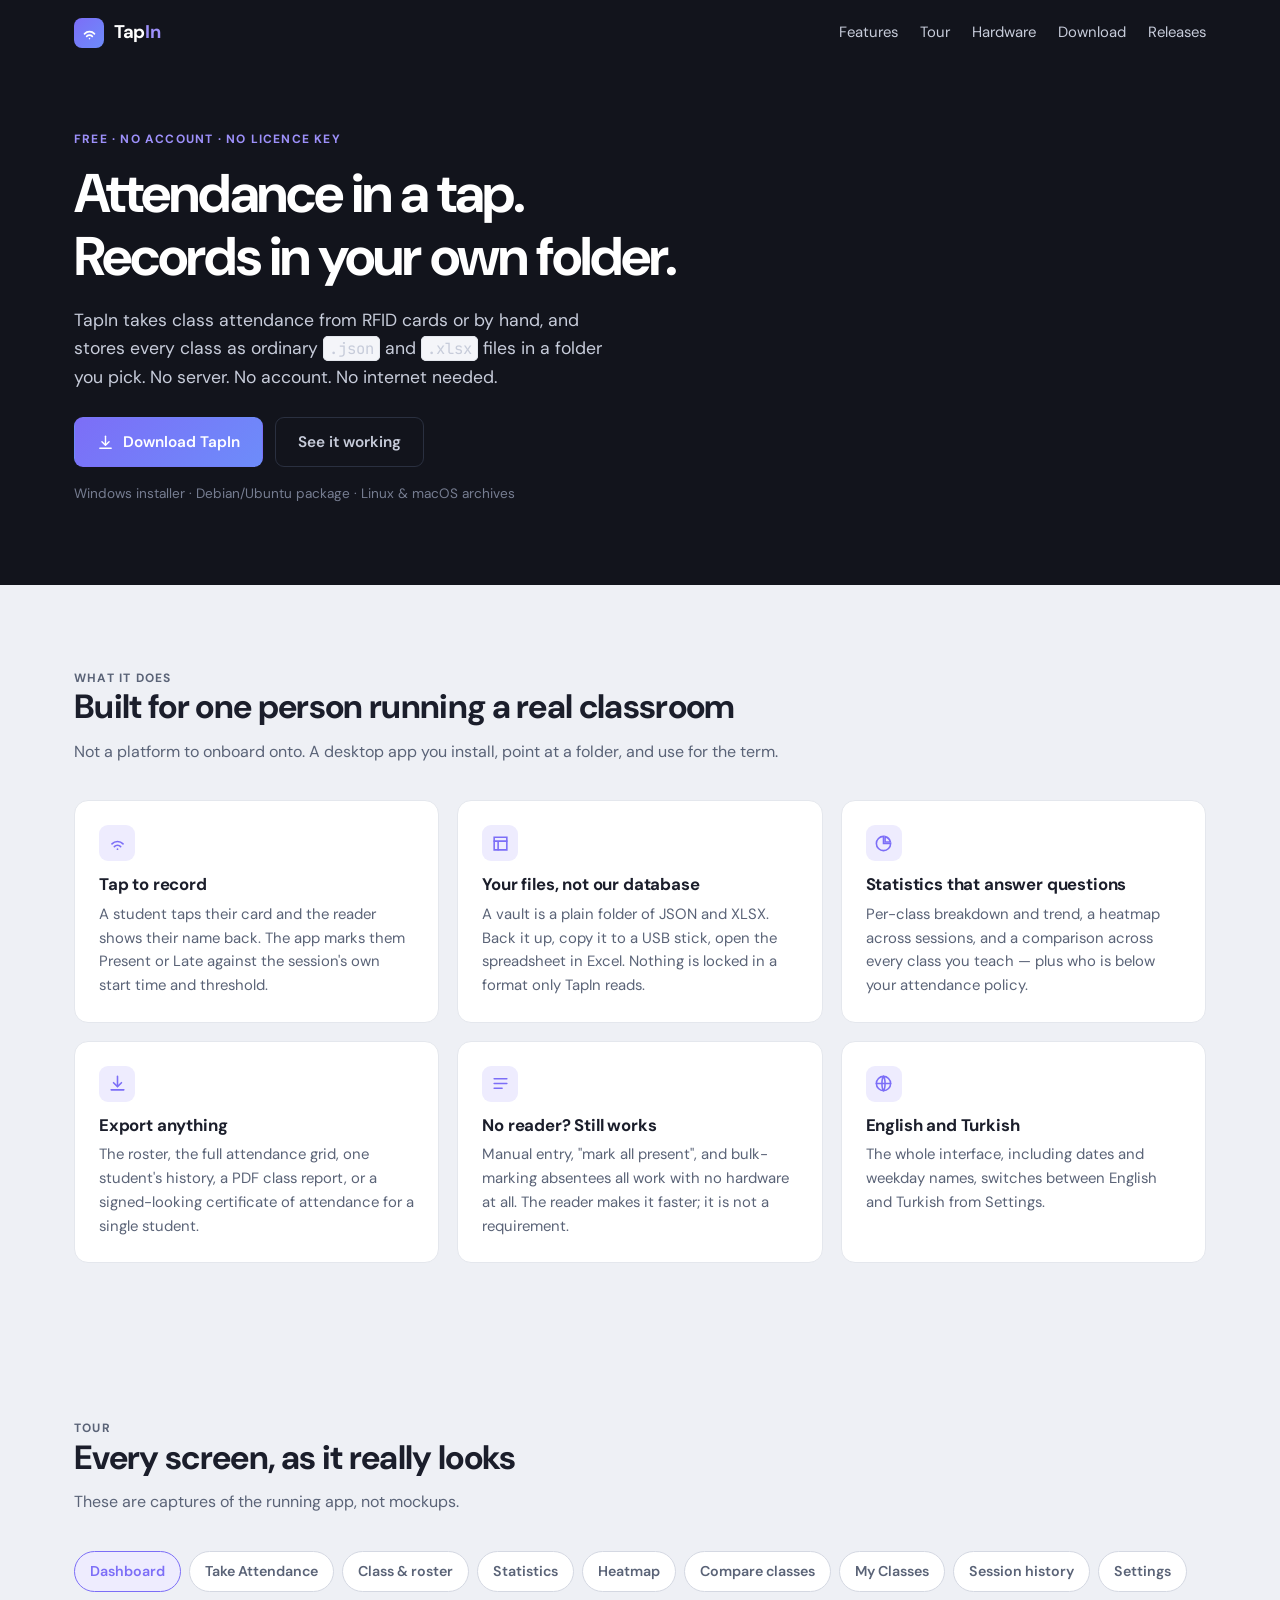
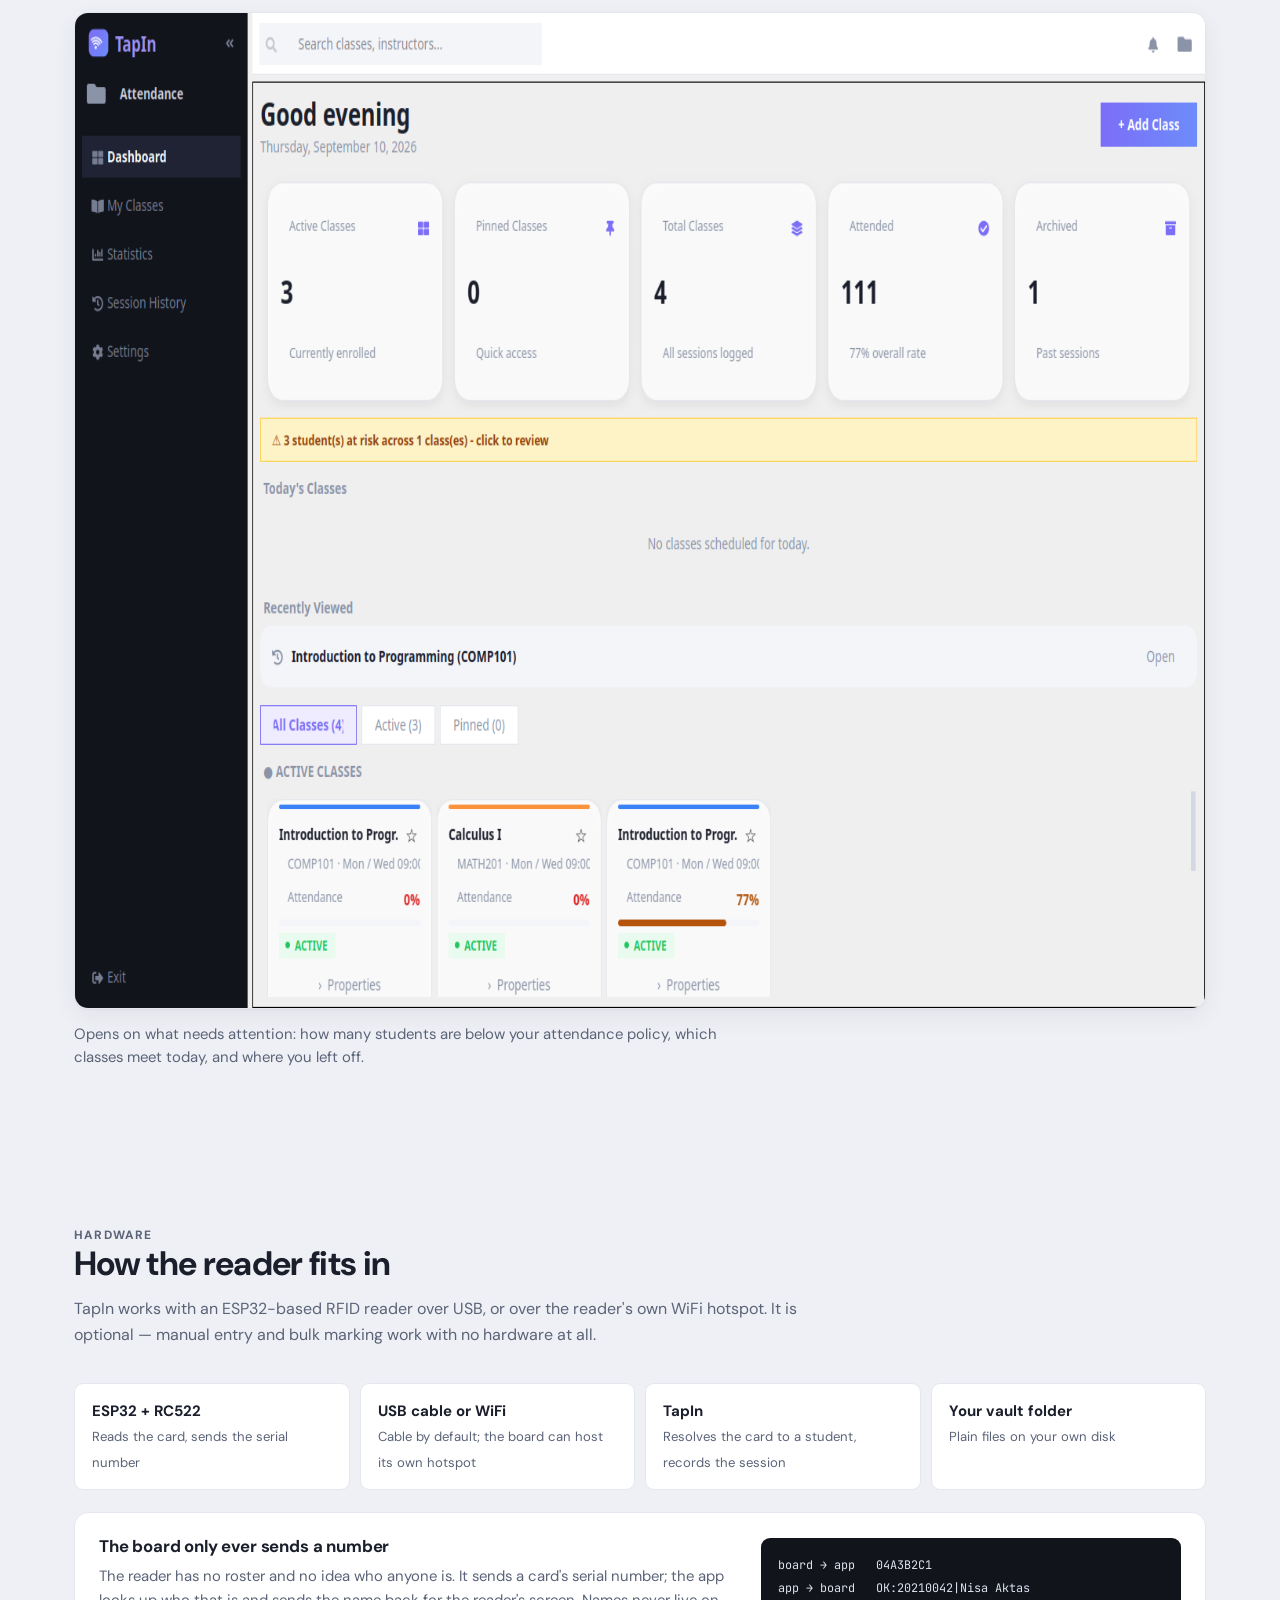
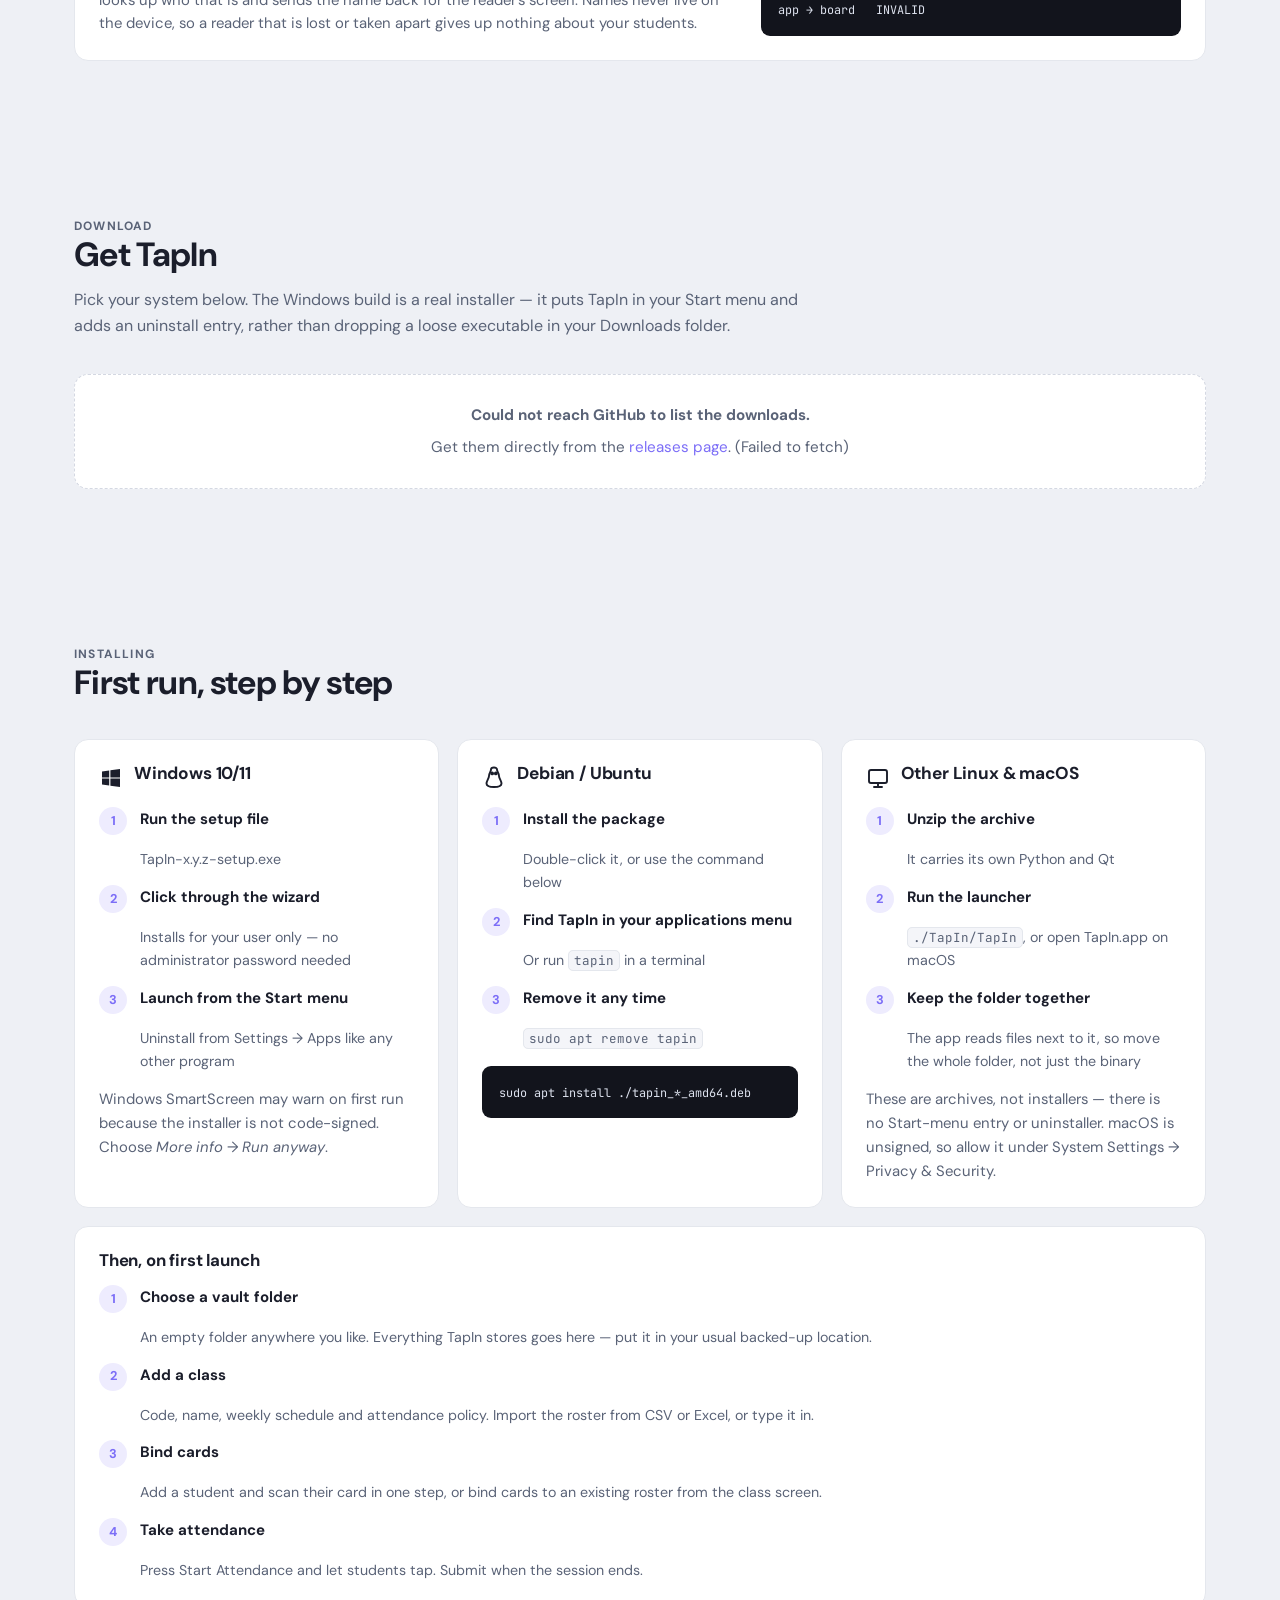
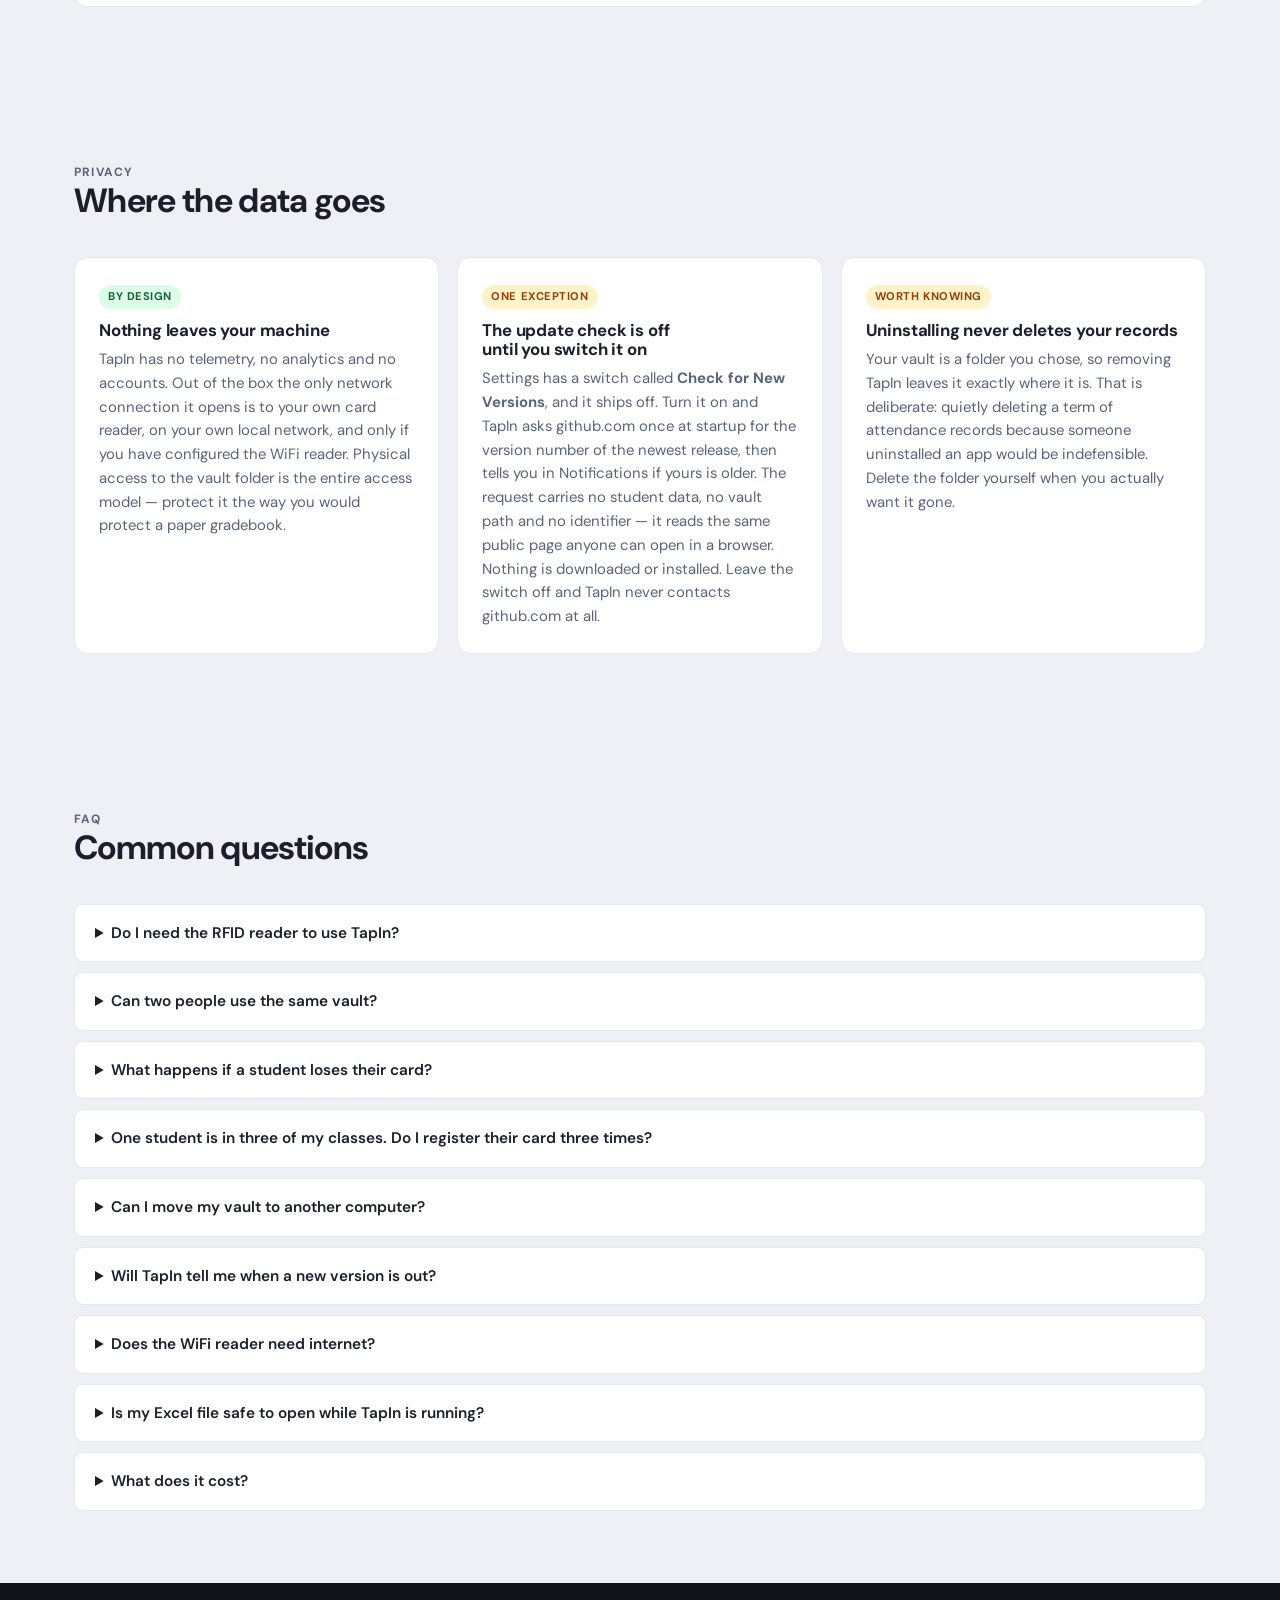
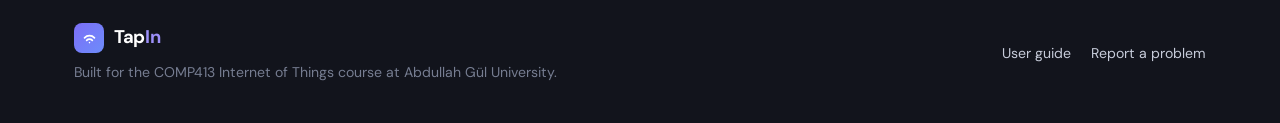
==== docs/index.html @ f48cb371 "TapIn website and downloads The website and installers for TapIn. The application's code lives in a " ====
<!doctype html>
<html lang="en">
<head>
<meta charset="utf-8">
<meta name="viewport" content="width=device-width, initial-scale=1">
<title>TapIn — Offline RFID attendance for classrooms</title>
<meta name="description" content="TapIn records class attendance from RFID cards and keeps every class as ordinary files in a folder you choose. No server, no account, no internet needed. Free for Windows, Debian/Ubuntu and Linux.">
<link rel="icon" href="images/app-icon.png">

<meta property="og:title" content="TapIn — Offline RFID attendance for classrooms">
<meta property="og:description" content="Take attendance from RFID cards in seconds. Everything stays in a folder on your own machine.">
<meta property="og:type" content="website">
<!-- Absolute: a relative path here gives link scrapers nothing to fetch,
     and the shared card comes out blank. -->
<meta property="og:url" content="https://imndllnuri.github.io/students-attendance-app/">
<meta property="og:image" content="https://imndllnuri.github.io/students-attendance-app/images/dashboard.png">
<meta name="twitter:card" content="summary_large_image">

<link rel="preconnect" href="https://fonts.googleapis.com">
<link rel="preconnect" href="https://fonts.gstatic.com" crossorigin>
<link rel="stylesheet" href="https://fonts.googleapis.com/css2?family=DM+Sans:opsz,wght@9..40,400;9..40,500;9..40,700&family=JetBrains+Mono:wght@400;500&display=swap">
<link rel="stylesheet" href="styles.css">
</head>
<body>

<div class="chrome">
  <div class="shell">
    <nav class="nav">
      <a class="brand" href="#top">
        <span class="brand-mark" aria-hidden="true">
          <svg viewBox="0 0 24 24" fill="none" stroke="#fff" stroke-width="2.4" stroke-linecap="round">
            <path d="M5 12.5a9.5 9.5 0 0 1 14 0"/><path d="M8 16a5.5 5.5 0 0 1 8 0"/><circle cx="12" cy="19.2" r="1.1" fill="#fff" stroke="none"/>
          </svg>
        </span>
        <span class="brand-word">Tap<em>In</em></span>
      </a>
      <div class="nav-links">
        <a href="#features">Features</a>
        <a href="#tour">Tour</a>
        <a href="#hardware">Hardware</a>
        <a href="#download">Download</a>
        <a href="https://github.com/imndllnuri/students-attendance-app/releases">Releases</a>
      </div>
    </nav>
  </div>

  <header class="hero shell" id="top">
    <div class="hero-copy">
      <p class="eyebrow hero-eyebrow">Free · No account · No licence key</p>
      <h1>Attendance in a tap. Records in your own folder.</h1>
      <p class="hero-lede">
        TapIn takes class attendance from RFID cards or by hand, and stores every
        class as ordinary <code>.json</code> and <code>.xlsx</code> files in a folder
        you pick. No server. No account. No internet needed.
      </p>
      <div class="hero-cta">
        <a class="btn btn-primary" href="#download">
          <svg viewBox="0 0 24 24" width="17" height="17" fill="none" stroke="currentColor" stroke-width="2" stroke-linecap="round" stroke-linejoin="round" aria-hidden="true"><path d="M12 3v12"/><path d="m7 11 5 5 5-5"/><path d="M4 20h16"/></svg>
          Download TapIn
        </a>
        <a class="btn btn-ghost-dark" href="#tour">See it working</a>
      </div>
      <p class="hero-note">Windows installer · Debian/Ubuntu package · Linux &amp; macOS archives</p>
    </div>
  </header>
</div>

<main>

<!-- ------------------------------------------------------------------ -->
<section class="shell" id="features">
  <div class="section-head">
    <p class="eyebrow">What it does</p>
    <h2>Built for one person running a real classroom</h2>
    <p>
      Not a platform to onboard onto. A desktop app you install, point at a folder,
      and use for the term.
    </p>
  </div>

  <div class="grid grid-3">
    <article class="card">
      <div class="card-icon" aria-hidden="true"><svg viewBox="0 0 24 24" fill="none" stroke="currentColor" stroke-width="2" stroke-linecap="round"><path d="M5 12.5a9.5 9.5 0 0 1 14 0"/><path d="M8 16a5.5 5.5 0 0 1 8 0"/><circle cx="12" cy="19.2" r="1.1" fill="currentColor" stroke="none"/></svg></div>
      <h3>Tap to record</h3>
      <p>
        A student taps their card and the reader shows their name back. The app marks
        them Present or Late against the session's own start time and threshold.
      </p>
    </article>

    <article class="card">
      <div class="card-icon" aria-hidden="true"><svg viewBox="0 0 24 24" fill="none" stroke="currentColor" stroke-width="2" stroke-linecap="round"><path d="M4 4h16v16H4z"/><path d="M4 9h16M9 9v11"/></svg></div>
      <h3>Your files, not our database</h3>
      <p>
        A vault is a plain folder of JSON and XLSX. Back it up, copy it to a USB stick,
        open the spreadsheet in Excel. Nothing is locked in a format only TapIn reads.
      </p>
    </article>

    <article class="card">
      <div class="card-icon" aria-hidden="true"><svg viewBox="0 0 24 24" fill="none" stroke="currentColor" stroke-width="2" stroke-linecap="round"><path d="M12 3a9 9 0 1 0 9 9h-9z"/><path d="M14 3.3A9 9 0 0 1 20.7 10H14z"/></svg></div>
      <h3>Statistics that answer questions</h3>
      <p>
        Per-class breakdown and trend, a heatmap across sessions, and a comparison
        across every class you teach — plus who is below your attendance policy.
      </p>
    </article>

    <article class="card">
      <div class="card-icon" aria-hidden="true"><svg viewBox="0 0 24 24" fill="none" stroke="currentColor" stroke-width="2" stroke-linecap="round"><path d="M12 3v12"/><path d="m7 11 5 5 5-5"/><path d="M4 20h16"/></svg></div>
      <h3>Export anything</h3>
      <p>
        The roster, the full attendance grid, one student's history, a PDF class report,
        or a signed-looking certificate of attendance for a single student.
      </p>
    </article>

    <article class="card">
      <div class="card-icon" aria-hidden="true"><svg viewBox="0 0 24 24" fill="none" stroke="currentColor" stroke-width="2" stroke-linecap="round"><path d="M4 6h16M4 12h16M4 18h10"/></svg></div>
      <h3>No reader? Still works</h3>
      <p>
        Manual entry, "mark all present", and bulk-marking absentees all work with no
        hardware at all. The reader makes it faster; it is not a requirement.
      </p>
    </article>

    <article class="card">
      <div class="card-icon" aria-hidden="true"><svg viewBox="0 0 24 24" fill="none" stroke="currentColor" stroke-width="2" stroke-linecap="round"><circle cx="12" cy="12" r="9"/><path d="M3 12h18M12 3c2.6 2.9 2.6 15.1 0 18M12 3c-2.6 2.9-2.6 15.1 0 18"/></svg></div>
      <h3>English and Turkish</h3>
      <p>
        The whole interface, including dates and weekday names, switches between
        English and Turkish from Settings.
      </p>
    </article>
  </div>
</section>

<!-- ------------------------------------------------------------------ -->
<section class="shell" id="tour">
  <div class="section-head">
    <p class="eyebrow">Tour</p>
    <h2>Every screen, as it really looks</h2>
    <p>These are captures of the running app, not mockups.</p>
  </div>

  <div class="tour-tabs" role="tablist" aria-label="Screenshot tour"></div>
  <div class="tour-panel" id="tour-panel"></div>
</section>

<!-- ------------------------------------------------------------------ -->
<section class="shell" id="hardware">
  <div class="section-head">
    <p class="eyebrow">Hardware</p>
    <h2>How the reader fits in</h2>
    <p>
      TapIn works with an ESP32-based RFID reader over USB, or over the reader's
      own WiFi hotspot. It is optional — manual entry and bulk marking work with
      no hardware at all.
    </p>
  </div>

  <div class="wire-flow">
    <div class="wire-node"><b>ESP32 + RC522</b><span>Reads the card, sends the serial number</span></div>
    <div class="wire-node"><b>USB cable or WiFi</b><span>Cable by default; the board can host its own hotspot</span></div>
    <div class="wire-node"><b>TapIn</b><span>Resolves the card to a student, records the session</span></div>
    <div class="wire-node"><b>Your vault folder</b><span>Plain files on your own disk</span></div>
  </div>

  <article class="card split">
    <div>
      <h3>The board only ever sends a number</h3>
      <p>
        The reader has no roster and no idea who anyone is. It sends a card's
        serial number; the app looks up who that is and sends the name back for
        the reader's screen. Names never live on the device, so a reader that is
        lost or taken apart gives up nothing about your students.
      </p>
    </div>
    <pre><code>board &#8594; app   04A3B2C1
app &#8594; board   OK:20210042|Nisa Aktas
app &#8594; board   INVALID</code></pre>
  </article>
</section>

<!-- ------------------------------------------------------------------ -->
<section class="shell" id="download">
  <div class="section-head">
    <p class="eyebrow">Download</p>
    <h2>Get TapIn</h2>
    <p>
      Pick your system below. The Windows build is a real installer — it puts TapIn in
      your Start menu and adds an uninstall entry, rather than dropping a loose
      executable in your Downloads folder.
    </p>
  </div>

  <div class="dl-bar">
    <label for="version-select">Version</label>
    <select id="version-select" aria-label="Choose a version"></select>
    <span id="release-date" class="dl-meta"></span>
  </div>

  <div class="grid grid-4" id="download-cards"></div>
  <div class="dl-status" id="download-status" hidden></div>

  <details class="dl-older" id="older-releases" hidden>
    <summary>All released versions</summary>
    <div class="table-wrap">
      <table id="older-table">
        <thead><tr><th>Version</th><th>Released</th><th>Files</th><th>Notes</th></tr></thead>
        <tbody></tbody>
      </table>
    </div>
  </details>
</section>

<!-- ------------------------------------------------------------------ -->
<section class="shell" id="install">
  <div class="section-head">
    <p class="eyebrow">Installing</p>
    <h2>First run, step by step</h2>
  </div>

  <div class="grid grid-3">
    <article class="card">
      <div class="dl-os" style="margin-bottom:16px">
        <svg viewBox="0 0 24 24" fill="currentColor" aria-hidden="true"><path d="M3 5.5 10.2 4.5v6.9H3zM11.4 4.3 21 3v8.4h-9.6zM3 12.6h7.2v6.9L3 18.5zM11.4 12.6H21V21l-9.6-1.3z"/></svg>
        <h3>Windows 10/11</h3>
      </div>
      <ol class="steps">
        <li><strong>Run the setup file</strong><span>TapIn-x.y.z-setup.exe</span></li>
        <li><strong>Click through the wizard</strong><span>Installs for your user only — no administrator password needed</span></li>
        <li><strong>Launch from the Start menu</strong><span>Uninstall from Settings → Apps like any other program</span></li>
      </ol>
      <p class="dl-note" style="margin-top:16px">
        Windows SmartScreen may warn on first run because the installer is not
        code-signed. Choose <em>More info → Run anyway</em>.
      </p>
    </article>

    <article class="card">
      <div class="dl-os" style="margin-bottom:16px">
        <svg viewBox="0 0 24 24" fill="none" stroke="currentColor" stroke-width="1.9" stroke-linecap="round" stroke-linejoin="round" aria-hidden="true"><path d="M9 3.5c0 2.5-2 3.6-2 6.5 0 2.4-2.5 5-2.5 7.5C4.5 20 7.5 21 12 21s7.5-1 7.5-3.5c0-2.5-2.5-5.1-2.5-7.5 0-2.9-2-4-2-6.5C15 2.1 13.7 1.5 12 1.5S9 2.1 9 3.5Z"/><circle cx="10.2" cy="7.4" r=".9" fill="currentColor"/><circle cx="13.8" cy="7.4" r=".9" fill="currentColor"/></svg>
        <h3>Debian / Ubuntu</h3>
      </div>
      <ol class="steps">
        <li><strong>Install the package</strong><span>Double-click it, or use the command below</span></li>
        <li><strong>Find TapIn in your applications menu</strong><span>Or run <code>tapin</code> in a terminal</span></li>
        <li><strong>Remove it any time</strong><span><code>sudo apt remove tapin</code></span></li>
      </ol>
      <pre style="margin-top:16px"><code>sudo apt install ./tapin_*_amd64.deb</code></pre>
    </article>

    <article class="card">
      <div class="dl-os" style="margin-bottom:16px">
        <svg viewBox="0 0 24 24" fill="none" stroke="currentColor" stroke-width="1.9" stroke-linecap="round" stroke-linejoin="round" aria-hidden="true"><rect x="3" y="4" width="18" height="13" rx="2"/><path d="M8 21h8M12 17v4"/></svg>
        <h3>Other Linux &amp; macOS</h3>
      </div>
      <ol class="steps">
        <li><strong>Unzip the archive</strong><span>It carries its own Python and Qt</span></li>
        <li><strong>Run the launcher</strong><span><code>./TapIn/TapIn</code>, or open TapIn.app on macOS</span></li>
        <li><strong>Keep the folder together</strong><span>The app reads files next to it, so move the whole folder, not just the binary</span></li>
      </ol>
      <p class="dl-note" style="margin-top:16px">
        These are archives, not installers — there is no Start-menu entry or uninstaller.
        macOS is unsigned, so allow it under System Settings → Privacy &amp; Security.
      </p>
    </article>
  </div>

  <div class="card" style="margin-top:18px">
    <h3>Then, on first launch</h3>
    <ol class="steps" style="margin-top:14px">
      <li><strong>Choose a vault folder</strong><span>An empty folder anywhere you like. Everything TapIn stores goes here — put it in your usual backed-up location.</span></li>
      <li><strong>Add a class</strong><span>Code, name, weekly schedule and attendance policy. Import the roster from CSV or Excel, or type it in.</span></li>
      <li><strong>Bind cards</strong><span>Add a student and scan their card in one step, or bind cards to an existing roster from the class screen.</span></li>
      <li><strong>Take attendance</strong><span>Press Start Attendance and let students tap. Submit when the session ends.</span></li>
    </ol>
  </div>
</section>

<!-- ------------------------------------------------------------------ -->
<section class="shell" id="privacy">
  <div class="section-head">
    <p class="eyebrow">Privacy</p>
    <h2>Where the data goes</h2>
  </div>
  <div class="grid grid-3">
    <article class="card">
      <span class="tag tag-ok">By design</span>
      <h3 style="margin-top:12px">Nothing leaves your machine</h3>
      <p>
        TapIn has no telemetry, no analytics and no accounts. Out of the box the only
        network connection it opens is to your own card reader, on your own local
        network, and only if you have configured the WiFi reader. Physical access to
        the vault folder is the entire access model — protect it the way you would
        protect a paper gradebook.
      </p>
    </article>
    <article class="card">
      <span class="tag tag-warn">One exception</span>
      <h3 style="margin-top:12px">The update check is off until you switch it on</h3>
      <p>
        Settings has a switch called <strong>Check for New Versions</strong>, and it
        ships off. Turn it on and TapIn asks github.com once at startup for the version
        number of the newest release, then tells you in Notifications if yours is older.
        The request carries no student data, no vault path and no identifier — it reads
        the same public page anyone can open in a browser. Nothing is downloaded or
        installed. Leave the switch off and TapIn never contacts github.com at all.
      </p>
    </article>
    <article class="card">
      <span class="tag tag-warn">Worth knowing</span>
      <h3 style="margin-top:12px">Uninstalling never deletes your records</h3>
      <p>
        Your vault is a folder you chose, so removing TapIn leaves it exactly where it
        is. That is deliberate: quietly deleting a term of attendance records because
        someone uninstalled an app would be indefensible. Delete the folder yourself
        when you actually want it gone.
      </p>
    </article>
  </div>
</section>

<!-- ------------------------------------------------------------------ -->
<section class="shell" id="faq">
  <div class="section-head">
    <p class="eyebrow">FAQ</p>
    <h2>Common questions</h2>
  </div>

  <div class="faq">
    <details class="qa">
      <summary>Do I need the RFID reader to use TapIn?</summary>
      <p>No. Manual Attendance Entry, "Mark All Present" and bulk absence marking all work with no hardware. The reader makes a large class faster; it is not required for any feature.</p>
    </details>
    <details class="qa">
      <summary>Can two people use the same vault?</summary>
      <p>Not at the same time. A vault is locked while TapIn has it open, so a second instance is refused rather than allowed to corrupt it. Sharing a vault on a network drive between two people at once is not supported.</p>
    </details>
    <details class="qa">
      <summary>What happens if a student loses their card?</summary>
      <p>Open the class, double-click the student, and choose Remove Card. The card stops being recognised in every class that student is enrolled in — not just the one you are looking at — and can then be issued to someone else.</p>
    </details>
    <details class="qa">
      <summary>One student is in three of my classes. Do I register their card three times?</summary>
      <p>No. A card belongs to a person, so registering it once writes it to every roster row that shares that student number. The reverse is enforced too: a card already held by a different student is refused rather than silently reassigned.</p>
    </details>
    <details class="qa">
      <summary>Can I move my vault to another computer?</summary>
      <p>Yes — copy the folder. There is no license key, no activation and no machine binding. Point TapIn at the copied folder on the new machine and everything is there.</p>
    </details>
    <details class="qa">
      <summary>Will TapIn tell me when a new version is out?</summary>
      <p>Only if you ask it to. Settings → Updates has a <strong>Check for New Versions</strong> switch that is off by default. With it on, TapIn checks this project's public releases page once at startup and puts a line in Notifications when a newer version exists. It never downloads or installs anything by itself — you come back here and run the installer when you want to. With it off, no check is made.</p>
    </details>

    <details class="qa">
      <summary>Does the WiFi reader need internet?</summary>
      <p>No, and it does not connect to your institution's network either. The board hosts its own small hotspot that your laptop joins directly. That does mean the laptop has no internet while scanning.</p>
    </details>
    <details class="qa">
      <summary>Is my Excel file safe to open while TapIn is running?</summary>
      <p>Opening it is fine. Keeping it open while TapIn tries to save is not — on Windows, Excel locks the file. TapIn queues the submission and retries rather than losing it, but closing the spreadsheet first avoids the round trip.</p>
    </details>
    <details class="qa">
      <summary>What does it cost?</summary>
      <p>Nothing. TapIn is free to download and use — no subscription, no account and no licence key.</p>
    </details>
  </div>
</section>

</main>

<footer>
  <div class="shell foot-grid">
    <div>
      <a class="brand" href="#top" style="margin-bottom:8px">
        <span class="brand-mark" aria-hidden="true">
          <svg viewBox="0 0 24 24" fill="none" stroke="#fff" stroke-width="2.4" stroke-linecap="round">
            <path d="M5 12.5a9.5 9.5 0 0 1 14 0"/><path d="M8 16a5.5 5.5 0 0 1 8 0"/><circle cx="12" cy="19.2" r="1.1" fill="#fff" stroke="none"/>
          </svg>
        </span>
        <span class="brand-word">Tap<em>In</em></span>
      </a>
      <div>Built for the COMP413 Internet of Things course at Abdullah Gül University.</div>
    </div>
    <div class="foot-right">
      <a href="https://github.com/imndllnuri/students-attendance-app/blob/main/USER_GUIDE.md">User guide</a>
      <a href="https://github.com/imndllnuri/students-attendance-app/issues">Report a problem</a>
    </div>
  </div>
</footer>

<script src="tour.js"></script>
<script src="downloads.js"></script>
</body>
</html>
---- docs/styles.css ----
/* TapIn website.
 *
 * The palette is not chosen here - it is lifted from shared/palette.py,
 * the app's own design tokens, so the site and the product read as one
 * thing. Same with the typeface: theme.qss asks for DM Sans, so the site
 * loads DM Sans rather than approximating it.
 */

:root {
  --ink:            #12141C;  /* bg_sidebar - the app's dark chrome */
  --ink-soft:       #1B202C;  /* bg_sidebar_hover */
  --ink-line:       #2A3040;
  --on-ink:         #C7CCDA;  /* text_sidebar */
  --on-ink-muted:   #767D91;  /* text_sidebar_muted */

  --page:           #EEF0F5;  /* bg_app */
  --card:           #FFFFFF;  /* bg_card */
  --hover:          #F4F5F9;  /* bg_hover */
  --text:           #1B1E2B;  /* text_primary */
  --muted:          #5A6377;  /* text_secondary, darkened for prose */
  --muted-soft:     #8A93A7;  /* the app's own text_secondary, for labels */
  --border:         #E4E7ED;
  --border-strong:  #D4D8E2;

  --accent:         #7C6EF7;
  --accent-end:     #6D8CFA;
  --accent-hover:   #6C5CE1;
  --accent-subtle:  #EEECFE;
  --wordmark:       #9D90FA;

  --success:        #16A34A;
  --success-tint:   #DCFCE7;
  --success-text:   #166534;
  --warning:        #B45309;
  --warning-tint:   #FEF3C7;
  --warning-text:   #92400E;

  --radius:   14px;
  --radius-s: 9px;
  --shadow:   0 1px 2px rgba(27, 30, 43, .04), 0 8px 24px rgba(27, 30, 43, .06);
  --shadow-l: 0 2px 6px rgba(27, 30, 43, .06), 0 24px 60px rgba(27, 30, 43, .13);

  --ui: "DM Sans", "Segoe UI", system-ui, -apple-system, sans-serif;
  --mono: "JetBrains Mono", ui-monospace, "SF Mono", Menlo, Consolas, monospace;

  --measure: 66ch;
  --shell: 1180px;
}

@media (prefers-color-scheme: dark) {
  :root:not([data-theme="light"]) {
    --page:          #0E1017;
    --card:          #161923;
    --hover:         #1C2130;
    --text:          #E8EAF0;
    --muted:         #A8B0C2;
    --muted-soft:    #949CB0;
    --border:        #262B38;
    --border-strong: #333A4B;
    --accent-subtle: #201E3A;
    --success-tint:  #12301F;
    --success-text:  #7EE2A8;
    --warning-tint:  #33240A;
    --warning-text:  #F2C572;
    --shadow:        0 1px 2px rgba(0, 0, 0, .4), 0 8px 24px rgba(0, 0, 0, .3);
    --shadow-l:      0 2px 6px rgba(0, 0, 0, .5), 0 24px 60px rgba(0, 0, 0, .45);
  }
}

:root[data-theme="dark"] {
  --page:          #0E1017;
  --card:          #161923;
  --hover:         #1C2130;
  --text:          #E8EAF0;
  --muted:         #A8B0C2;
  --muted-soft:    #949CB0;
  --border:        #262B38;
  --border-strong: #333A4B;
  --accent-subtle: #201E3A;
  --success-tint:  #12301F;
  --success-text:  #7EE2A8;
  --warning-tint:  #33240A;
  --warning-text:  #F2C572;
  --shadow:        0 1px 2px rgba(0, 0, 0, .4), 0 8px 24px rgba(0, 0, 0, .3);
  --shadow-l:      0 2px 6px rgba(0, 0, 0, .5), 0 24px 60px rgba(0, 0, 0, .45);
}

* { box-sizing: border-box; }

/* Without this, `el.hidden = true` loses to any `display` rule set on the
   element - the version picker is display:flex, so hiding it did nothing. */
[hidden] { display: none !important; }

body {
  margin: 0;
  background: var(--page);
  color: var(--text);
  font-family: var(--ui);
  font-size: 16px;
  line-height: 1.6;
  -webkit-font-smoothing: antialiased;
}

img { max-width: 100%; display: block; }
a { color: var(--accent); text-decoration: none; }
a:hover { text-decoration: underline; }

:focus-visible {
  outline: 2px solid var(--accent);
  outline-offset: 3px;
  border-radius: 4px;
}

.shell {
  width: 100%;
  max-width: var(--shell);
  margin-inline: auto;
  padding-inline: 24px;
}

h1, h2, h3 { text-wrap: balance; line-height: 1.15; margin: 0; }
h2 { font-size: clamp(1.6rem, 3vw, 2.1rem); letter-spacing: -.02em; }
h3 { font-size: 1.05rem; letter-spacing: -.01em; }
p { margin: 0; }

.eyebrow {
  font-size: .75rem;
  font-weight: 700;
  letter-spacing: .1em;
  text-transform: uppercase;
  color: var(--accent);
  margin: 0;
}

/* ---------------- dark chrome: header + hero ---------------- */

.chrome {
  background: var(--ink);
  color: var(--on-ink);
}

.nav {
  display: flex;
  align-items: center;
  gap: 28px;
  padding-block: 18px;
}

.brand {
  display: flex;
  align-items: center;
  gap: 10px;
  font-weight: 700;
  font-size: 1.15rem;
  color: #fff;
  letter-spacing: -.02em;
}
.brand:hover { text-decoration: none; }
.brand-mark {
  width: 30px; height: 30px;
  border-radius: 8px;
  background: linear-gradient(135deg, var(--accent), var(--accent-end));
  display: grid; place-items: center;
  flex: none;
}
.brand-mark svg { width: 17px; height: 17px; }
.brand-word { display: inline; }
.brand em { font-style: normal; color: var(--wordmark); }

.nav-links {
  display: flex;
  gap: 22px;
  margin-left: auto;
  font-size: .93rem;
}
.nav-links a { color: var(--on-ink); }
.nav-links a:hover { color: #fff; text-decoration: none; }

/* Five links plus the wordmark do not fit a phone on one line, and a nav
   that overflows makes the whole page scroll sideways. */
@media (max-width: 760px) {
  .nav { flex-wrap: wrap; gap: 10px; }
  .nav-links {
    margin-left: 0;
    width: 100%;
    gap: 16px;
    font-size: .87rem;
    overflow-x: auto;
    scrollbar-width: none;
  }
  .nav-links::-webkit-scrollbar { display: none; }
}

/* Text only. The dashboard shot that used to sit beside this is still on
   the page - it opens the tour, at a size you can actually read it. */
.hero { padding-block: 64px 80px; }
.hero-copy { max-width: 40rem; }

.hero h1 {
  font-size: clamp(2.3rem, 5.2vw, 3.4rem);
  letter-spacing: -.035em;
  color: #fff;
  margin-bottom: 18px;
}
.hero-lede {
  color: var(--on-ink);
  font-size: 1.1rem;
  max-width: 46ch;
  margin-bottom: 26px;
}
.hero-eyebrow { color: var(--wordmark); margin-bottom: 14px; }

.hero-cta { display: flex; flex-wrap: wrap; gap: 12px; align-items: center; }

.btn {
  display: inline-flex;
  align-items: center;
  gap: 9px;
  padding: 12px 22px;
  border-radius: var(--radius-s);
  font-weight: 600;
  font-size: .96rem;
  font-family: inherit;
  border: 1px solid transparent;
  cursor: pointer;
  white-space: nowrap;
}
.btn:hover { text-decoration: none; }
.btn-primary {
  background: linear-gradient(135deg, var(--accent), var(--accent-end));
  color: #fff;
}
.btn-primary:hover { filter: brightness(1.08); }
.btn-ghost-dark {
  background: transparent;
  border-color: var(--ink-line);
  color: var(--on-ink);
}
.btn-ghost-dark:hover { background: var(--ink-soft); color: #fff; }
.btn-ghost {
  background: transparent;
  border-color: var(--border-strong);
  color: var(--text);
}
.btn-ghost:hover { background: var(--hover); }

.hero-note {
  margin-top: 16px;
  font-size: .85rem;
  color: var(--on-ink-muted);
}


/* ---------------- sections ---------------- */

section { padding-block: 72px; }
.section-head { max-width: var(--measure); margin-bottom: 36px; }
.section-head p { color: var(--muted); margin-top: 12px; }

.grid { display: grid; gap: 18px; }
.grid-3 { grid-template-columns: repeat(auto-fit, minmax(300px, 1fr)); }
.grid-2 { grid-template-columns: repeat(auto-fit, minmax(320px, 1fr)); }
/* Four download targets, stated as an explicit count. auto-fit picked
   three and left macOS alone on a second row, because a card's own
   min-content width (the monospace size line) beat the track minimum.
   minmax(0, 1fr) is what lets a track go narrower than its content. */
.grid-4 { grid-template-columns: repeat(2, minmax(0, 1fr)); }
@media (min-width: 1000px) {
  .grid-4 { grid-template-columns: repeat(4, minmax(0, 1fr)); }
}
@media (max-width: 560px) {
  .grid-4 { grid-template-columns: minmax(0, 1fr); }
}

.card {
  background: var(--card);
  border: 1px solid var(--border);
  border-radius: var(--radius);
  padding: 24px;
}
.card h3 { margin-bottom: 8px; }
.card p { color: var(--muted); font-size: .93rem; }

.card-icon {
  width: 36px; height: 36px;
  border-radius: 9px;
  background: var(--accent-subtle);
  color: var(--accent);
  display: grid; place-items: center;
  margin-bottom: 14px;
}
.card-icon svg { width: 19px; height: 19px; }

/* ---------------- screenshot tour ---------------- */

.tour-tabs {
  display: flex;
  flex-wrap: wrap;
  gap: 8px;
  margin-bottom: 20px;
}
.tour-tab {
  padding: 8px 15px;
  border-radius: 99px;
  border: 1px solid var(--border-strong);
  background: var(--card);
  color: var(--muted);
  font: inherit;
  font-size: .89rem;
  font-weight: 600;
  cursor: pointer;
}
.tour-tab:hover { background: var(--hover); color: var(--text); }
.tour-tab[aria-selected="true"] {
  background: var(--accent-subtle);
  border-color: var(--accent);
  color: var(--accent);
}

.tour-panel { display: grid; gap: 14px; }
.tour-frame {
  border: 1px solid var(--border);
  border-radius: var(--radius);
  overflow: auto;
  background: var(--card);
  box-shadow: var(--shadow);
}
.tour-frame img { min-width: 720px; }
.tour-caption { color: var(--muted); font-size: .93rem; max-width: var(--measure); }

/* ---------------- downloads ---------------- */

.dl-bar {
  display: flex;
  flex-wrap: wrap;
  align-items: center;
  gap: 12px;
  margin-bottom: 22px;
}
.dl-bar label { font-size: .88rem; color: var(--muted); font-weight: 600; }
select {
  font: inherit;
  font-size: .92rem;
  padding: 9px 13px;
  border-radius: var(--radius-s);
  border: 1px solid var(--border-strong);
  background: var(--card);
  color: var(--text);
}

.dl-card {
  background: var(--card);
  border: 1px solid var(--border);
  border-radius: var(--radius);
  padding: 24px;
  display: flex;
  flex-direction: column;
  gap: 14px;
}
.dl-card.recommended { border-color: var(--accent); box-shadow: 0 0 0 3px var(--accent-subtle); }

.dl-os { display: flex; align-items: center; gap: 11px; }
.dl-os svg { width: 24px; height: 24px; color: var(--text); flex: none; }
.dl-os h3 { font-size: 1.08rem; }

.tag {
  display: inline-block;
  padding: 3px 9px;
  border-radius: 99px;
  font-size: .7rem;
  font-weight: 700;
  letter-spacing: .05em;
  text-transform: uppercase;
  /* The download cards are column flex containers, which would otherwise
     stretch a pill to the card's full width. */
  align-self: flex-start;
}
.tag-accent { background: var(--accent-subtle); color: var(--accent); }
.tag-ok { background: var(--success-tint); color: var(--success-text); }
.tag-warn { background: var(--warning-tint); color: var(--warning-text); }

.dl-kind { font-size: .93rem; color: var(--text); font-weight: 600; }
.dl-meta { font-size: .82rem; color: var(--muted-soft); font-family: var(--mono); }
.dl-note { font-size: .85rem; color: var(--muted); }
.dl-card .btn { justify-content: center; margin-top: auto; }

.dl-status {
  border: 1px dashed var(--border-strong);
  border-radius: var(--radius);
  padding: 28px;
  text-align: center;
  color: var(--muted);
  font-size: .95rem;
  background: var(--card);
}

.dl-older { margin-top: 26px; }
.dl-older summary {
  cursor: pointer;
  font-weight: 600;
  font-size: .93rem;
  color: var(--text);
}
.table-wrap { overflow-x: auto; margin-top: 14px; }
table { border-collapse: collapse; width: 100%; font-size: .89rem; min-width: 520px; }
th, td { text-align: left; padding: 10px 14px; border-bottom: 1px solid var(--border); }
th { color: var(--muted); font-weight: 600; font-size: .8rem; text-transform: uppercase; letter-spacing: .05em; }
td.num { font-family: var(--mono); font-variant-numeric: tabular-nums; color: var(--muted); }

/* ---------------- install steps + code ---------------- */

.steps { counter-reset: step; display: grid; gap: 14px; margin: 0; padding: 0; list-style: none; }
.steps li {
  counter-increment: step;
  display: grid;
  grid-template-columns: 28px 1fr;
  gap: 13px;
  align-items: start;
  font-size: .94rem;
}
.steps li::before {
  content: counter(step);
  width: 28px; height: 28px;
  border-radius: 50%;
  background: var(--accent-subtle);
  color: var(--accent);
  display: grid; place-items: center;
  font-size: .8rem;
  font-weight: 700;
}
/* The number, the label and the detail are three items in a two-column
   grid, so without this the detail wraps into the 28px number column and
   breaks one word per line. */
.steps li > strong,
.steps li > span { grid-column: 2; }
.steps strong { display: block; }
.steps span { color: var(--muted); font-size: .89rem; }

pre {
  margin: 0;
  padding: 15px 17px;
  border-radius: var(--radius-s);
  background: var(--ink);
  color: #DDE2EE;
  overflow-x: auto;
  font-family: var(--mono);
  font-size: .84rem;
  line-height: 1.65;
}
code { font-family: var(--mono); font-size: .88em; }
p code, li code, td code {
  background: var(--hover);
  border: 1px solid var(--border);
  padding: 1px 5px;
  border-radius: 5px;
}

/* ---------------- hardware ---------------- */

/* One card at the shell's full width would sit sparse: text on the left,
   the wire protocol on the right, collapsing to a stack on narrow screens. */
.card.split {
  display: grid;
  gap: 24px;
  align-items: center;
  grid-template-columns: minmax(0, 1fr);
}
@media (min-width: 820px) {
  .card.split { grid-template-columns: minmax(0, 3fr) minmax(0, 2fr); gap: 32px; }
}

.wire-flow {
  display: grid;
  gap: 10px;
  grid-template-columns: repeat(auto-fit, minmax(180px, 1fr));
  margin-bottom: 22px;
}
.wire-node {
  background: var(--card);
  border: 1px solid var(--border);
  border-radius: var(--radius-s);
  padding: 15px 17px;
}
.wire-node b { display: block; font-size: .94rem; }
.wire-node span { color: var(--muted); font-size: .82rem; }

/* ---------------- faq ---------------- */

.faq { display: grid; gap: 10px; }
details.qa {
  background: var(--card);
  border: 1px solid var(--border);
  border-radius: var(--radius-s);
  padding: 16px 20px;
}
details.qa summary { cursor: pointer; font-weight: 600; font-size: .96rem; }
details.qa p { color: var(--muted); font-size: .92rem; margin-top: 10px; max-width: var(--measure); }

/* ---------------- footer ---------------- */

footer {
  background: var(--ink);
  color: var(--on-ink-muted);
  padding-block: 40px;
  font-size: .88rem;
}
.foot-grid { display: flex; flex-wrap: wrap; gap: 20px; align-items: center; }
footer a { color: var(--on-ink); }
.foot-right { margin-left: auto; display: flex; gap: 20px; flex-wrap: wrap; }

@media (prefers-reduced-motion: reduce) {
  * { animation: none !important; transition: none !important; }
}
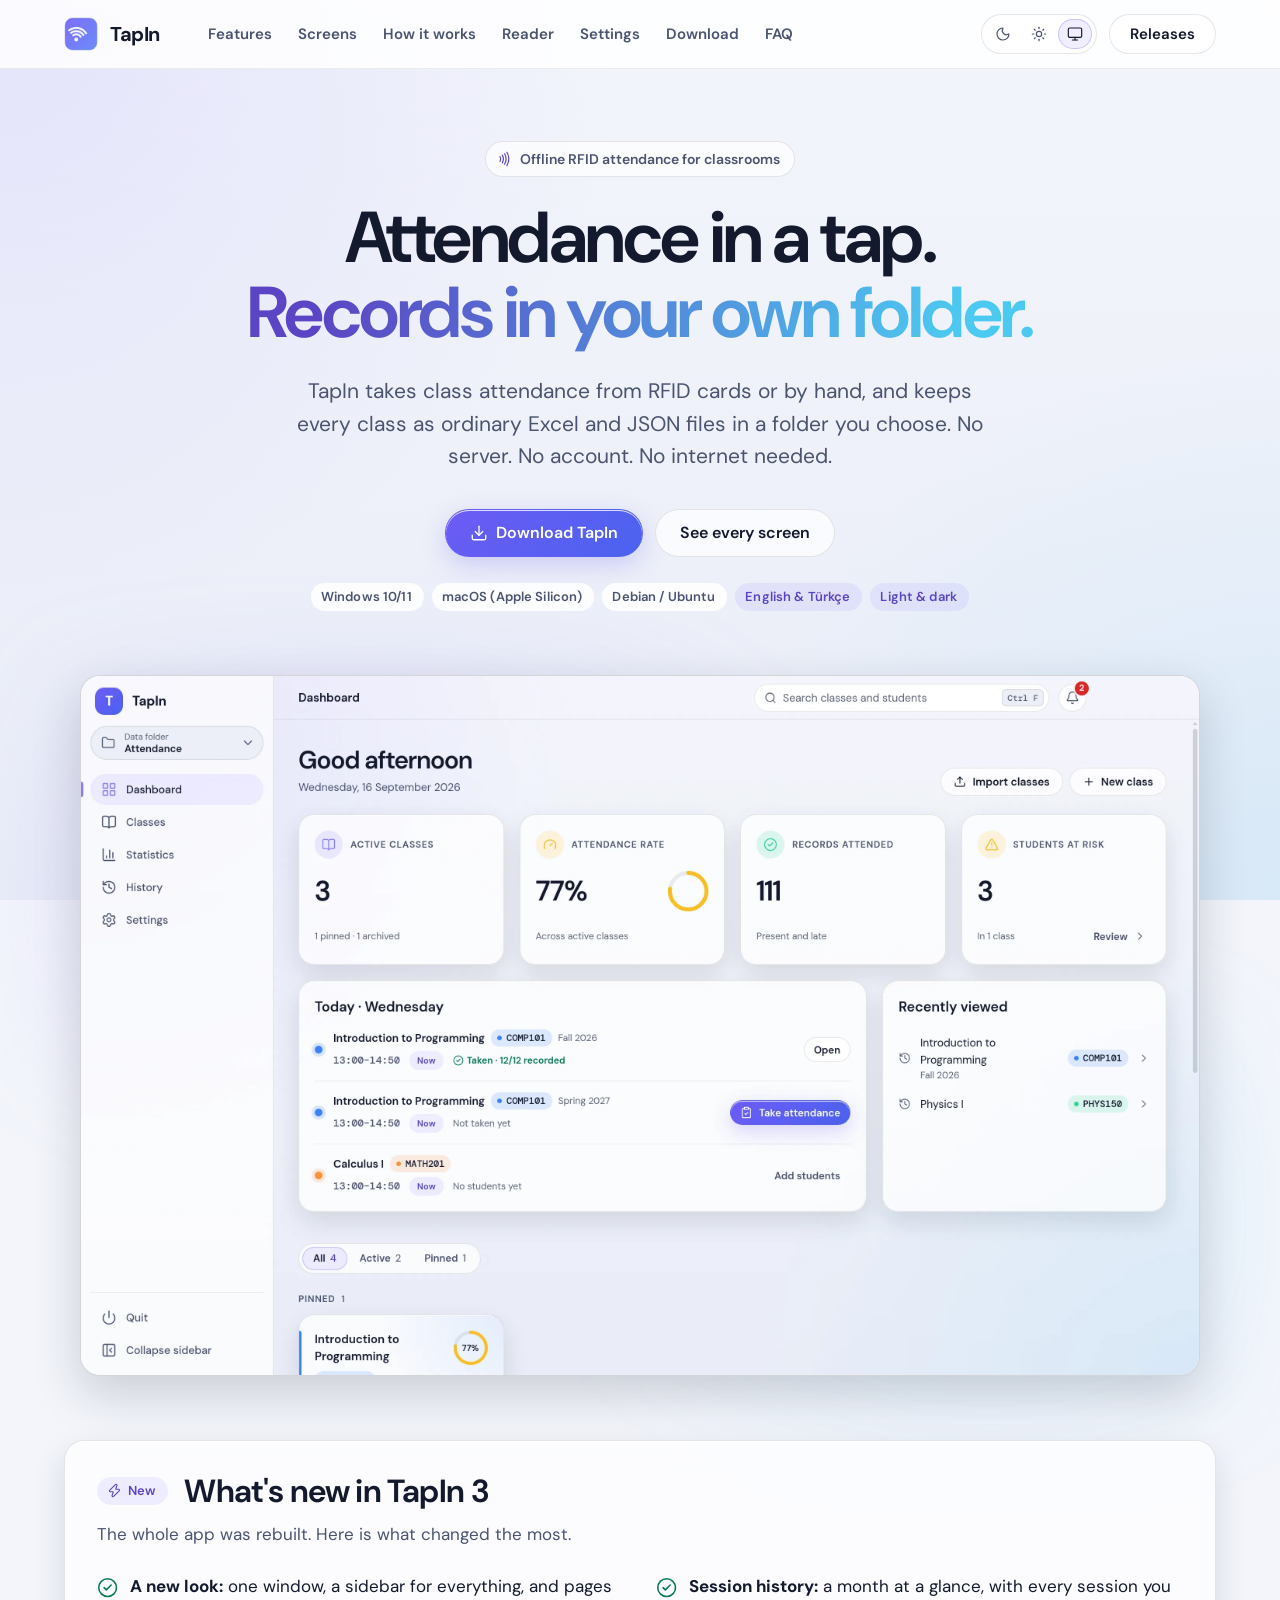
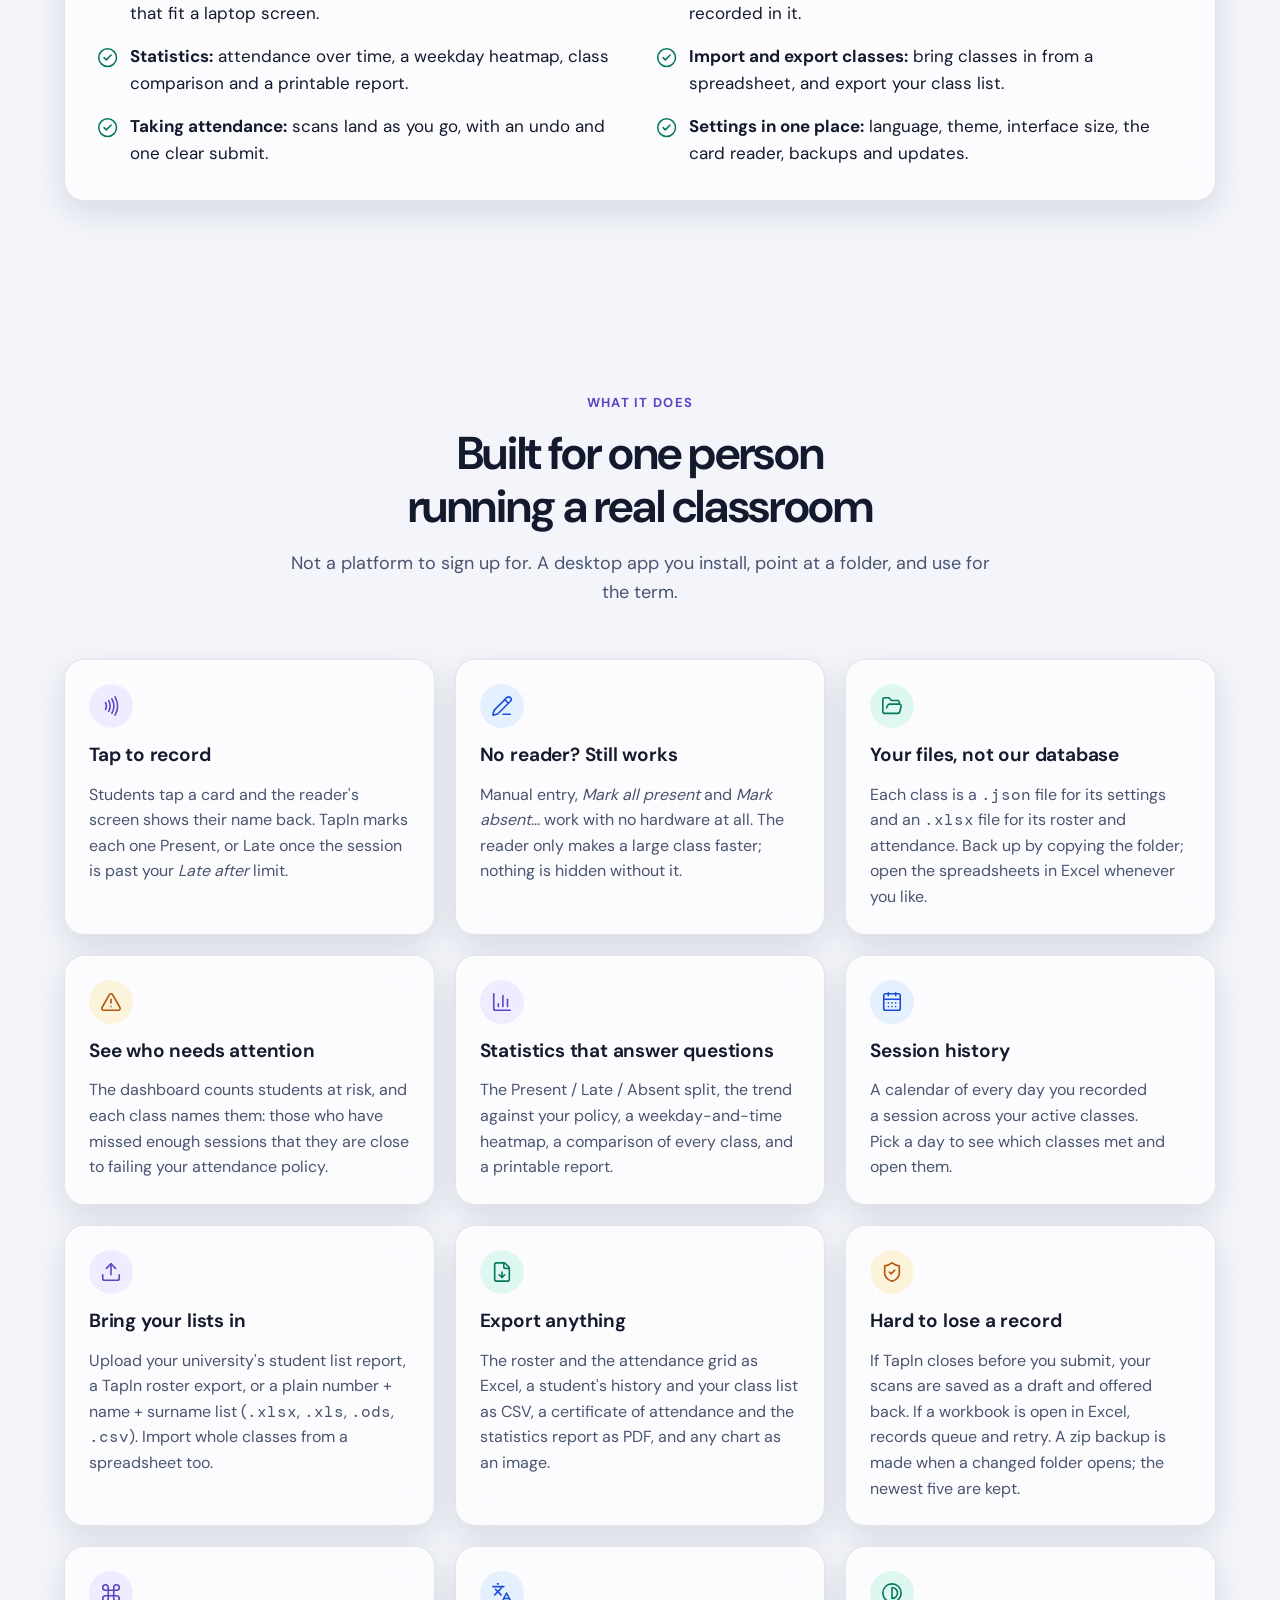
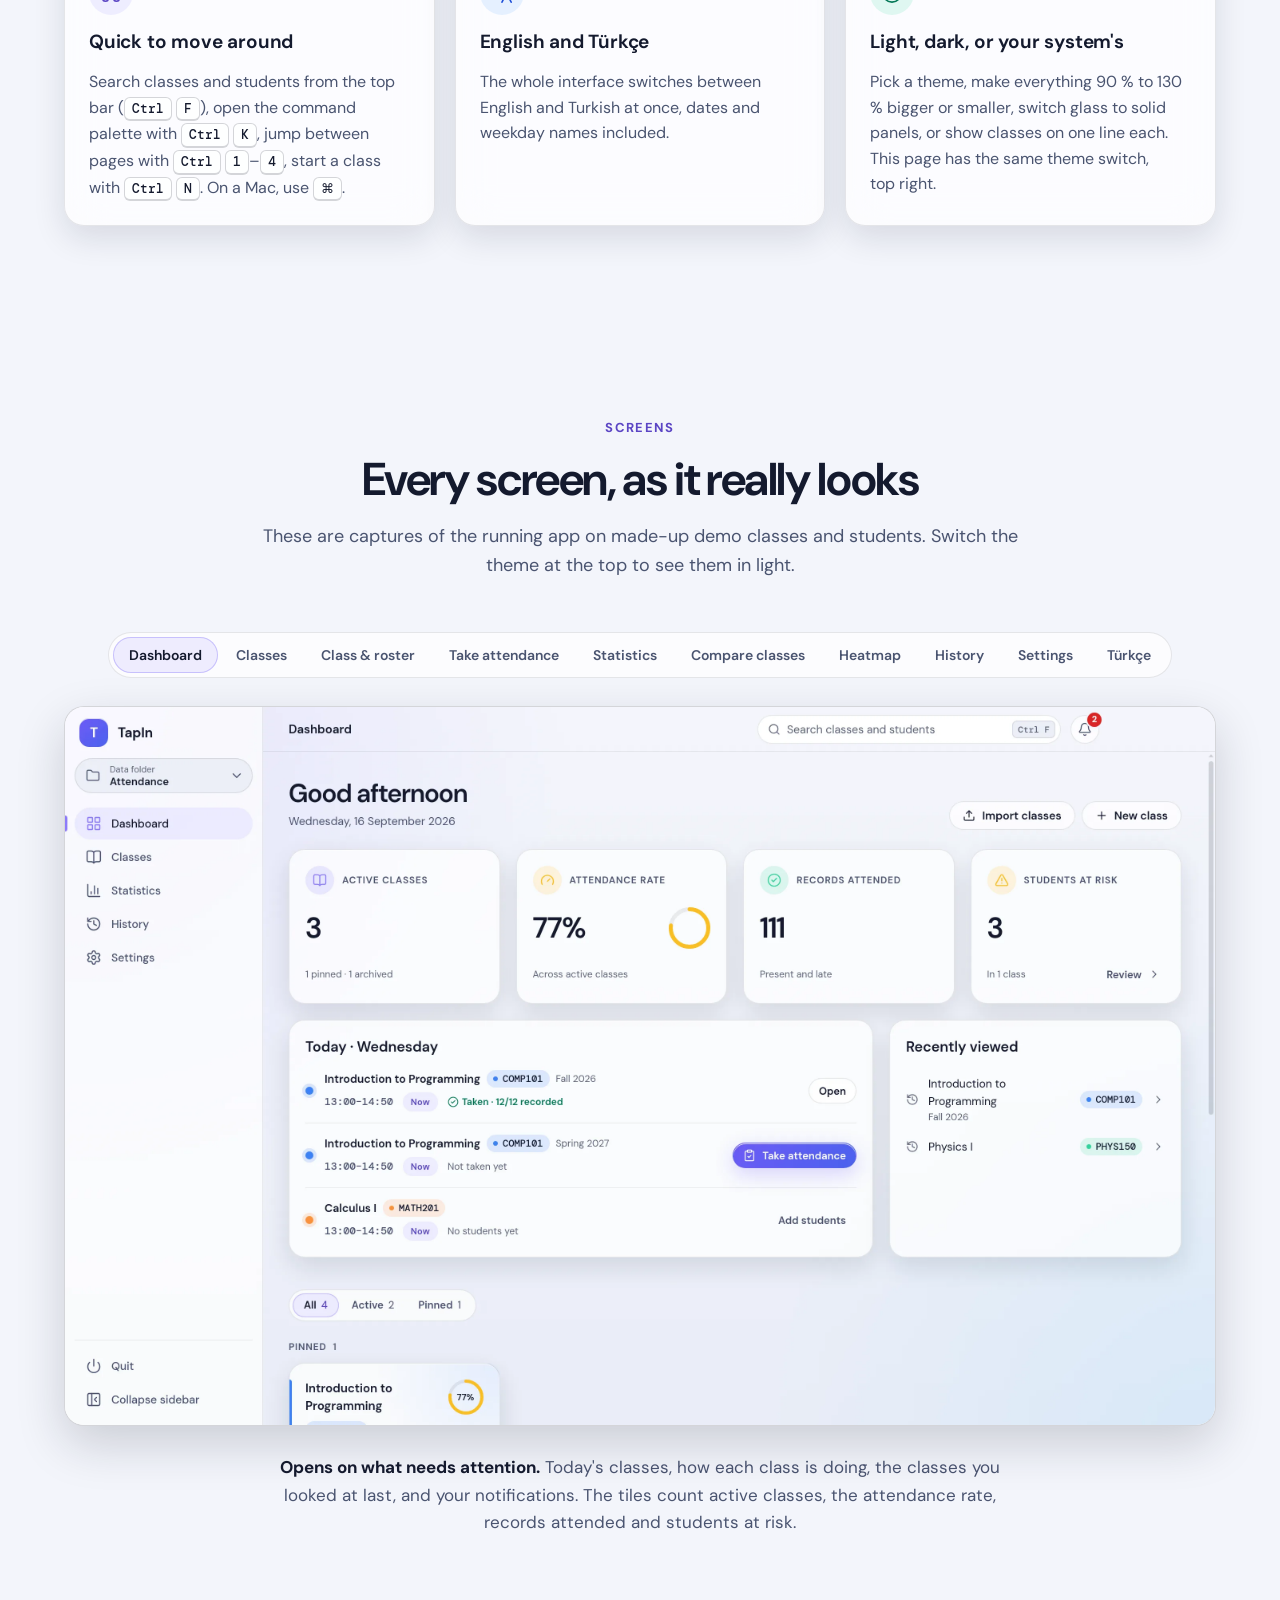
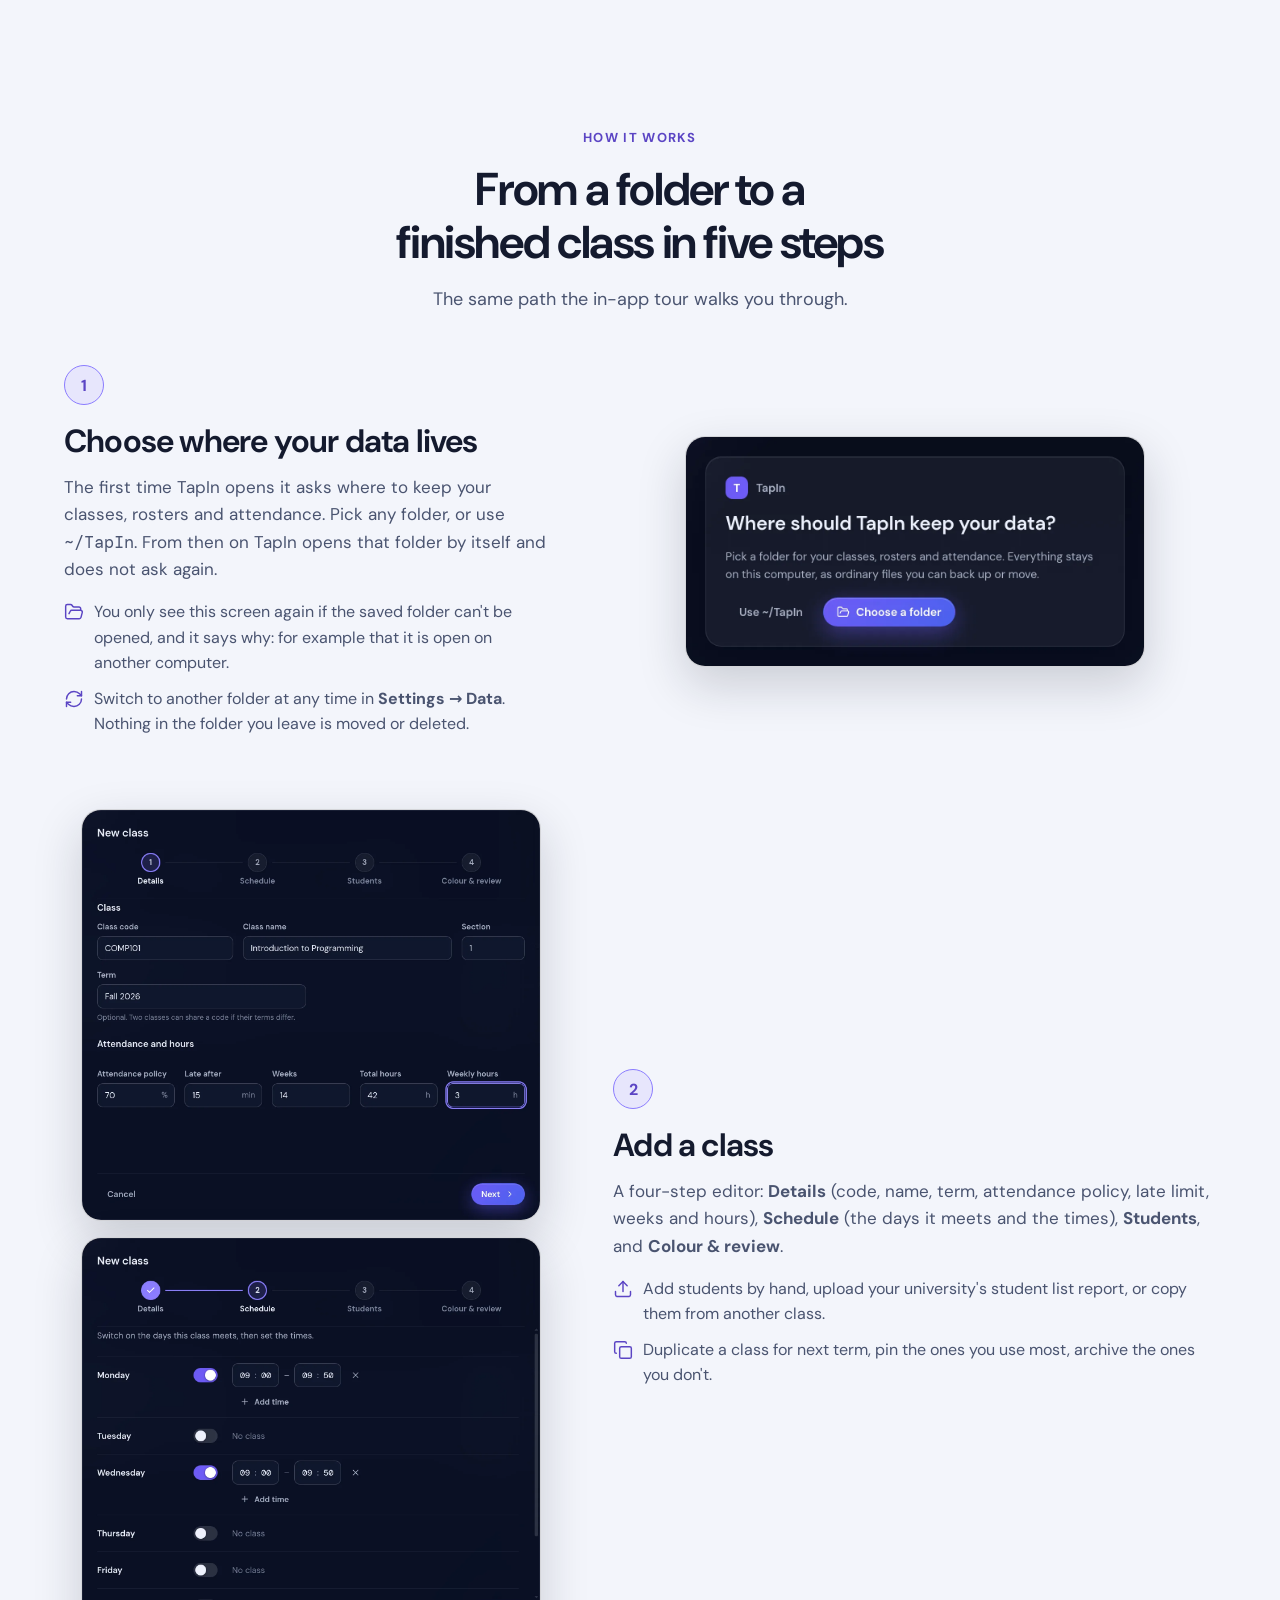
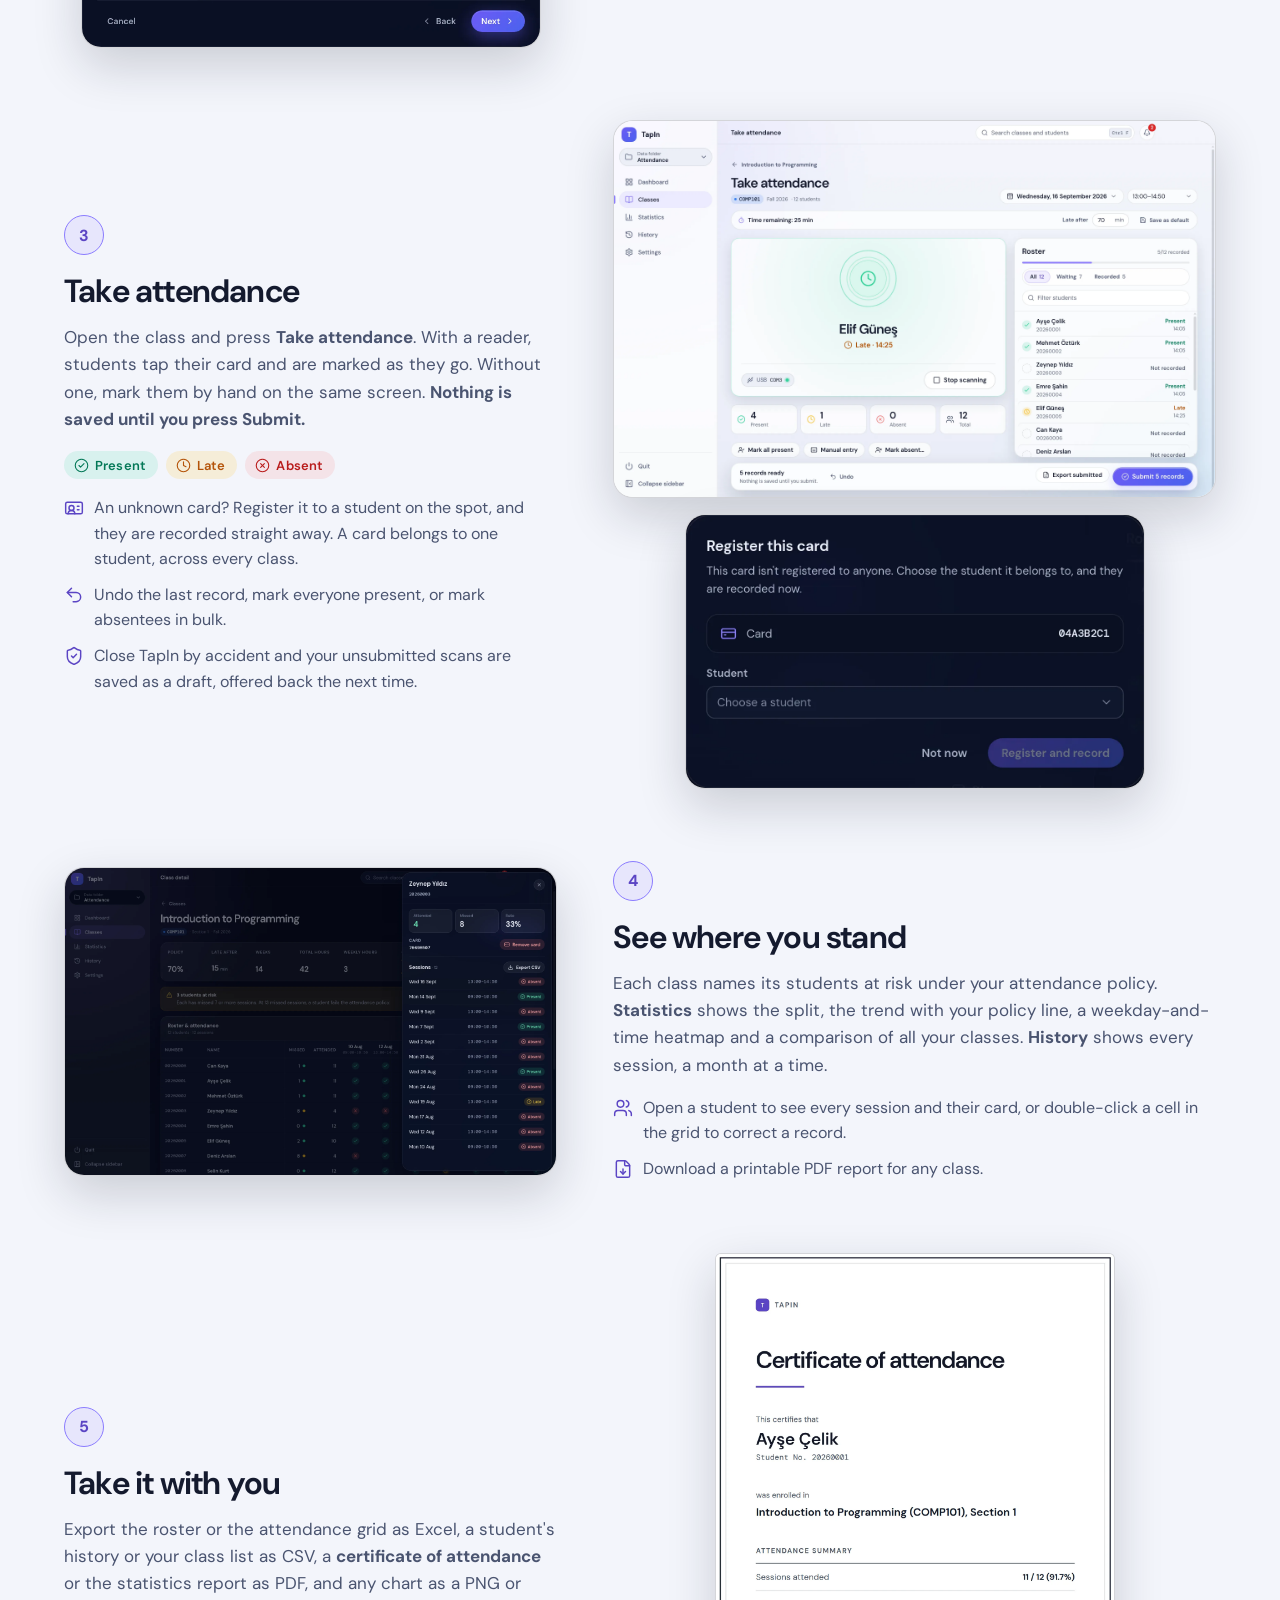
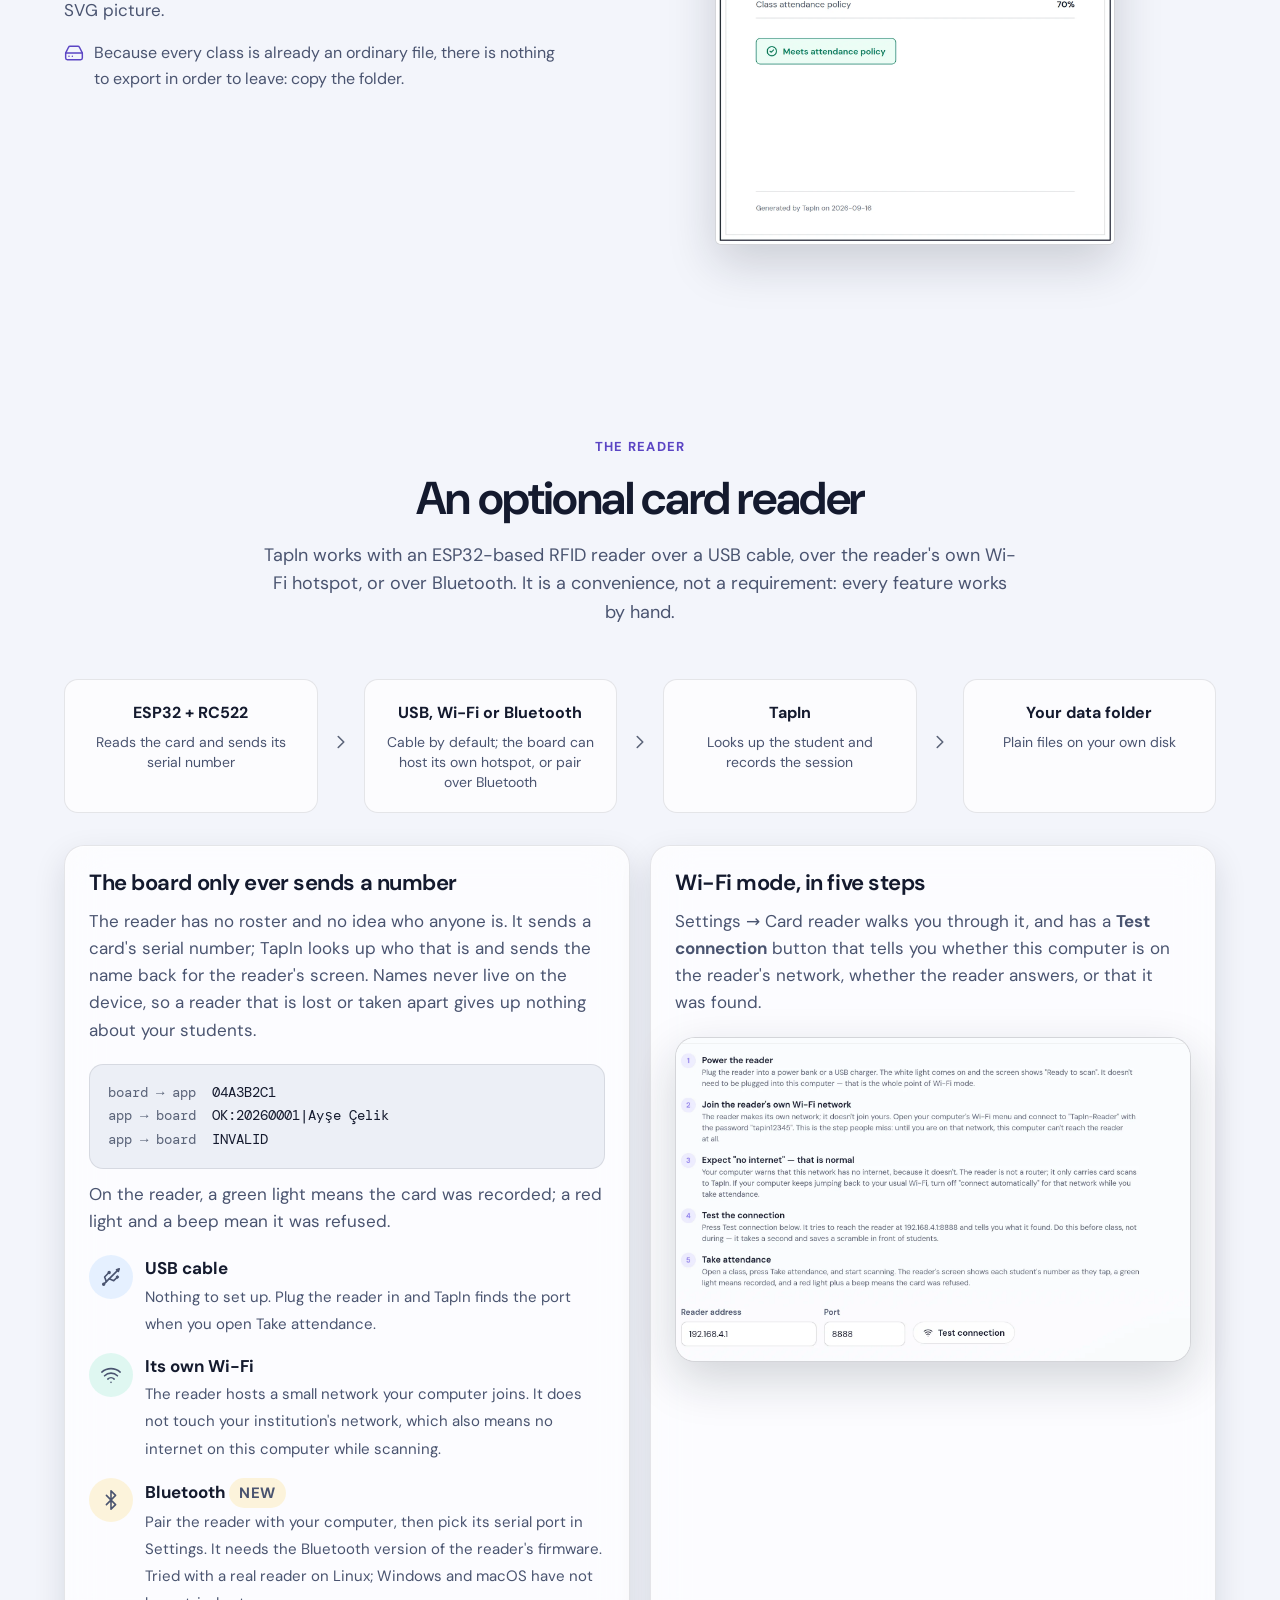
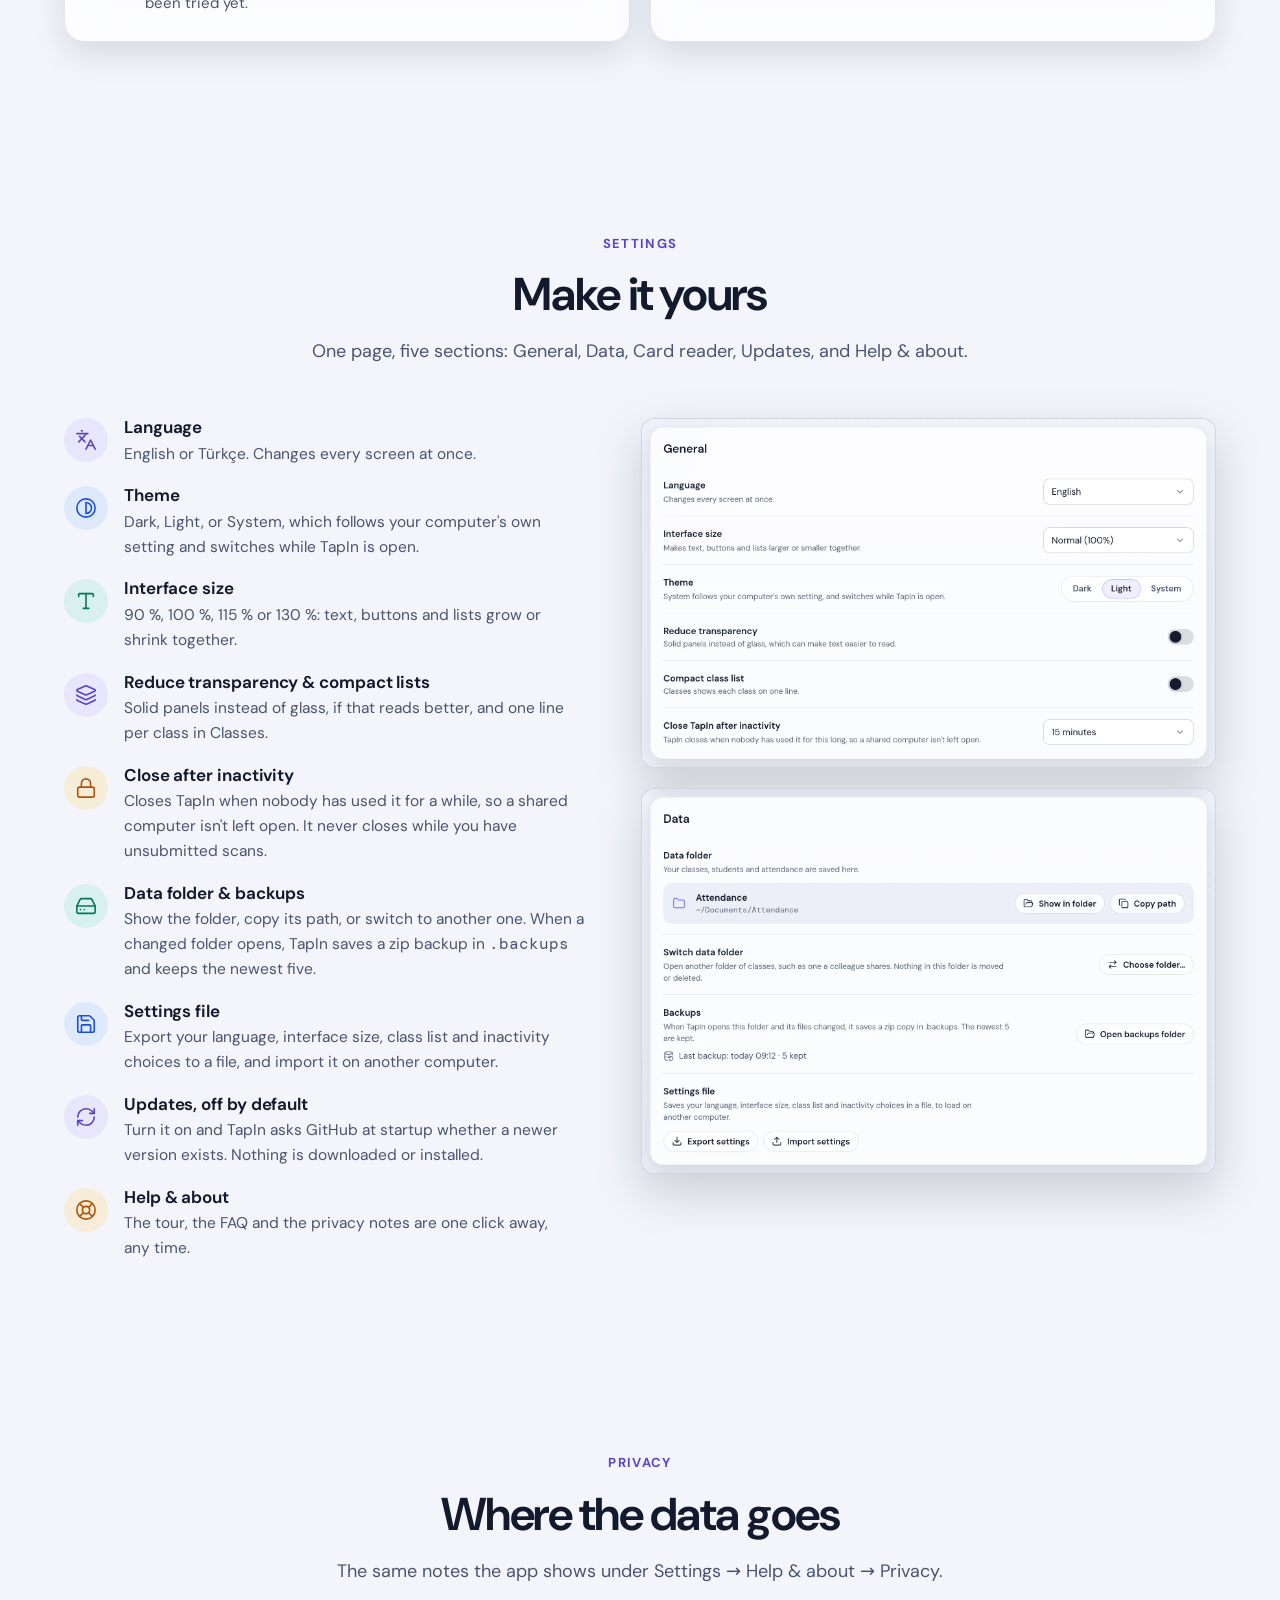
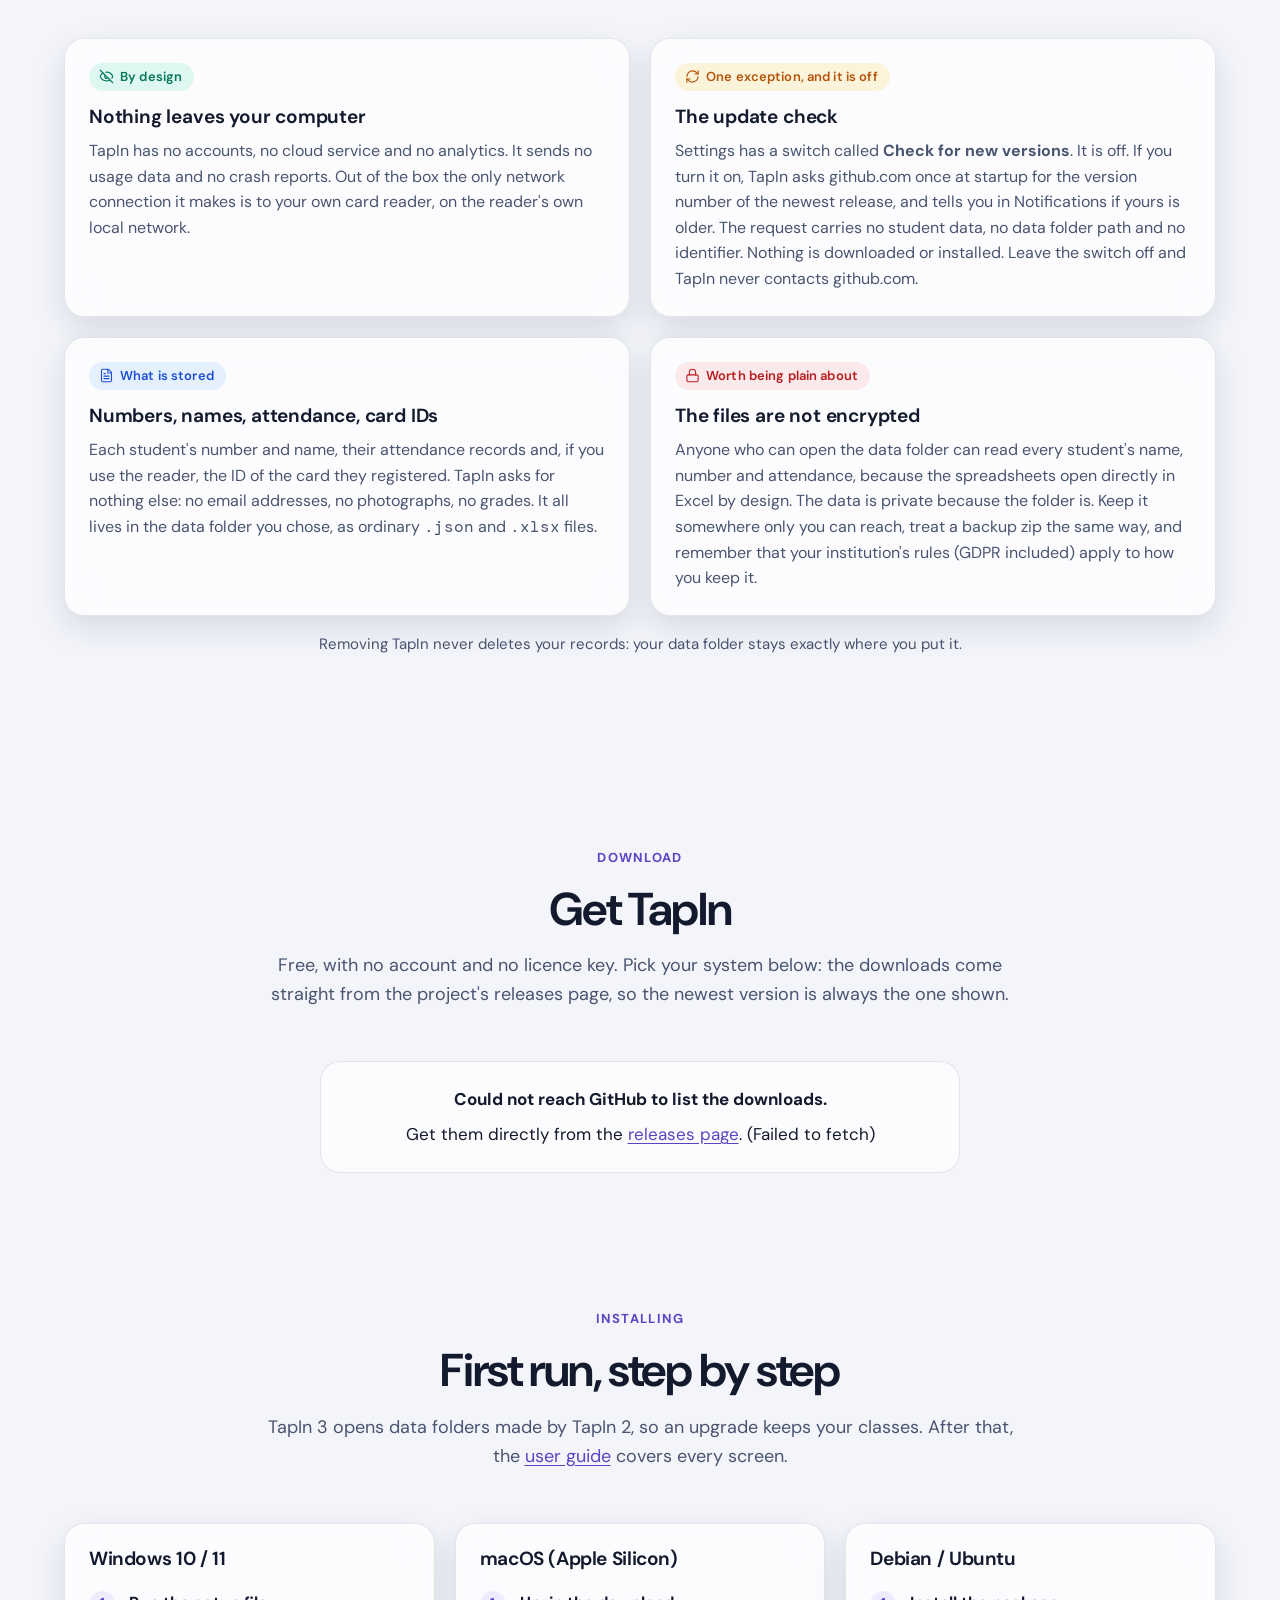
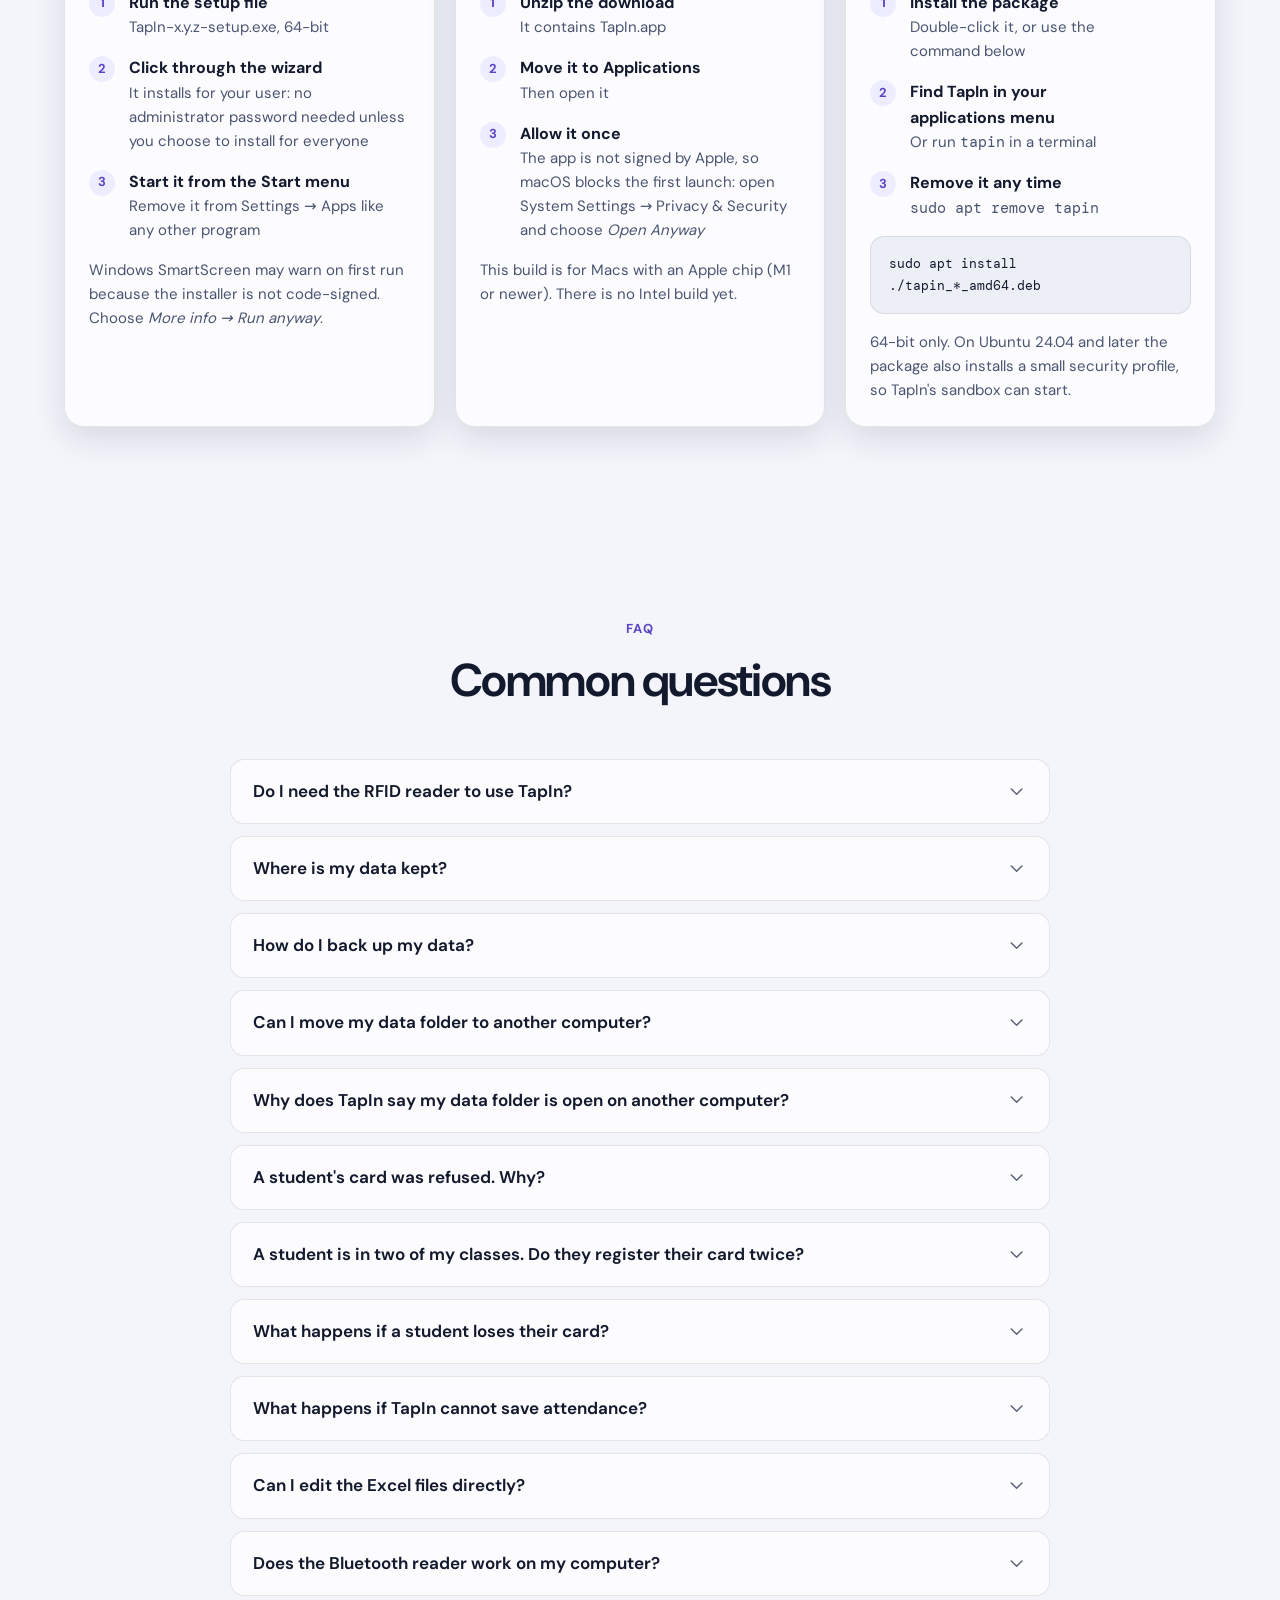
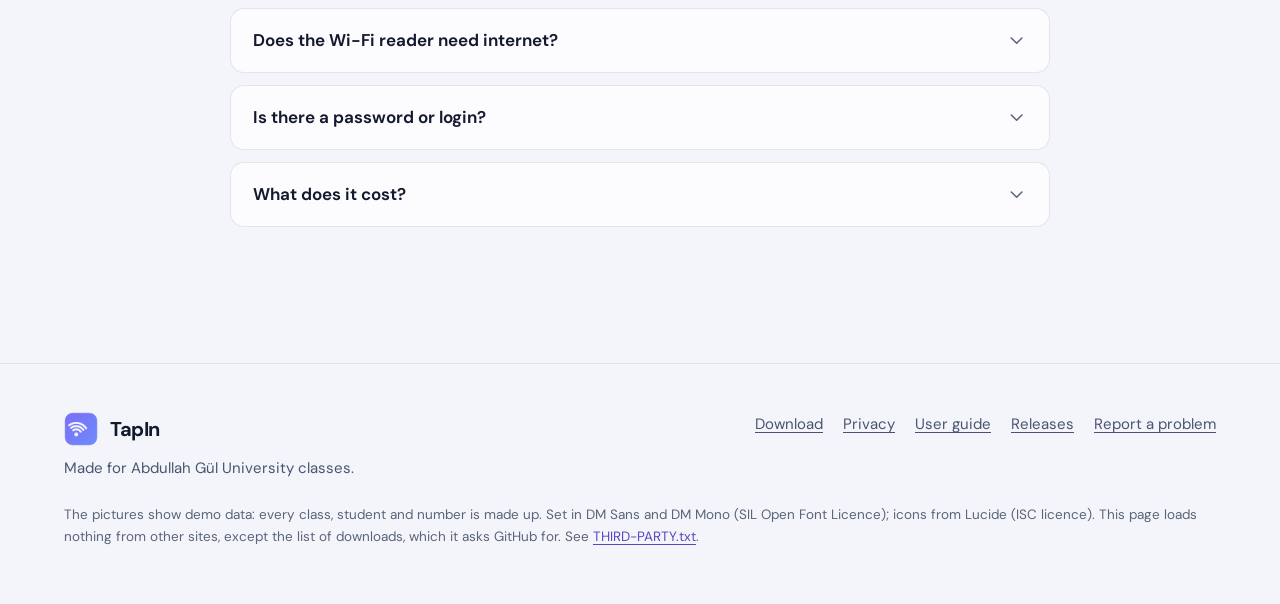
==== commit 625da642: "Website and user guide for TapIn 3.0" ====
--- a/docs/index.html
+++ b/docs/index.html
@@ -4,194 +4,424 @@
 <meta charset="utf-8">
 <meta name="viewport" content="width=device-width, initial-scale=1">
 <title>TapIn — Offline RFID attendance for classrooms</title>
-<meta name="description" content="TapIn records class attendance from RFID cards and keeps every class as ordinary files in a folder you choose. No server, no account, no internet needed. Free for Windows, Debian/Ubuntu and Linux.">
-<link rel="icon" href="images/app-icon.png">
+<meta name="description" content="TapIn takes class attendance from RFID cards or by hand, and keeps every class as ordinary Excel and JSON files in a folder you choose. No server, no account, no internet needed. Free for Windows, macOS and Debian/Ubuntu.">
+<meta name="color-scheme" content="dark light">
+<meta name="theme-color" content="#070b18" media="(prefers-color-scheme: dark)">
+<meta name="theme-color" content="#f3f5fb" media="(prefers-color-scheme: light)">
+<link rel="icon" type="image/png" sizes="32x32" href="images/favicon-32.png">
+<link rel="apple-touch-icon" href="images/apple-touch-icon.png">
 
 <meta property="og:title" content="TapIn — Offline RFID attendance for classrooms">
-<meta property="og:description" content="Take attendance from RFID cards in seconds. Everything stays in a folder on your own machine.">
+<meta property="og:description" content="Take attendance from RFID cards in seconds. Everything stays in a folder on your own computer.">
 <meta property="og:type" content="website">
-<!-- Absolute: a relative path here gives link scrapers nothing to fetch,
-     and the shared card comes out blank. -->
+<!-- Absolute, and a PNG: a relative path gives link scrapers nothing to fetch, and some do not show WebP. -->
 <meta property="og:url" content="https://imndllnuri.github.io/students-attendance-app/">
-<meta property="og:image" content="https://imndllnuri.github.io/students-attendance-app/images/dashboard.png">
+<meta property="og:image" content="https://imndllnuri.github.io/students-attendance-app/images/og.png">
+<meta property="og:image:width" content="1200">
+<meta property="og:image:height" content="630">
 <meta name="twitter:card" content="summary_large_image">
 
-<link rel="preconnect" href="https://fonts.googleapis.com">
-<link rel="preconnect" href="https://fonts.gstatic.com" crossorigin>
-<link rel="stylesheet" href="https://fonts.googleapis.com/css2?family=DM+Sans:opsz,wght@9..40,400;9..40,500;9..40,700&family=JetBrains+Mono:wght@400;500&display=swap">
+<!-- Before first paint: the visitor's saved theme choice, so a light page never flashes dark. -->
+<script>
+(function () {
+  try {
+    var t = localStorage.getItem("tapin-site-theme");
+    if (t === "light" || t === "dark") document.documentElement.setAttribute("data-theme", t);
+  } catch (e) {}
+  document.documentElement.classList.add("js");
+})();
+</script>
+<link rel="preload" href="fonts/dm-sans-latin-opsz-normal.woff2" as="font" type="font/woff2" crossorigin>
 <link rel="stylesheet" href="styles.css">
 </head>
 <body>
-
-<div class="chrome">
-  <div class="shell">
-    <nav class="nav">
-      <a class="brand" href="#top">
-        <span class="brand-mark" aria-hidden="true">
-          <svg viewBox="0 0 24 24" fill="none" stroke="#fff" stroke-width="2.4" stroke-linecap="round">
-            <path d="M5 12.5a9.5 9.5 0 0 1 14 0"/><path d="M8 16a5.5 5.5 0 0 1 8 0"/><circle cx="12" cy="19.2" r="1.1" fill="#fff" stroke="none"/>
-          </svg>
-        </span>
-        <span class="brand-word">Tap<em>In</em></span>
-      </a>
-      <div class="nav-links">
-        <a href="#features">Features</a>
-        <a href="#tour">Tour</a>
-        <a href="#hardware">Hardware</a>
-        <a href="#download">Download</a>
-        <a href="https://github.com/imndllnuri/students-attendance-app/releases">Releases</a>
-      </div>
+<svg width="0" height="0" style="position:absolute" aria-hidden="true" focusable="false"><defs><symbol id="i-bluetooth" viewBox="0 0 24 24"><path d="m7 7 10 10-5 5V2l5 5L7 17"/></symbol><symbol id="i-calendar-days" viewBox="0 0 24 24"><path d="M8 2v3"/><path d="M16 2v3"/><rect x="3" y="3" width="18" height="18" rx="2"/><path d="M3 9h18"/><path d="M8 13h.01"/><path d="M12 13h.01"/><path d="M16 13h.01"/><path d="M8 17h.01"/><path d="M12 17h.01"/><path d="M16 17h.01"/></symbol><symbol id="i-chart-column" viewBox="0 0 24 24"><path d="M3 3v16a2 2 0 0 0 2 2h16"/><path d="M18 17V9"/><path d="M13 17V5"/><path d="M8 17v-3"/></symbol><symbol id="i-chevron-down" viewBox="0 0 24 24"><path d="m6 9 6 6 6-6"/></symbol><symbol id="i-chevron-right" viewBox="0 0 24 24"><path d="m9 18 6-6-6-6"/></symbol><symbol id="i-circle-check" viewBox="0 0 24 24"><circle cx="12" cy="12" r="10"/><path d="m16 9-5.5 5.5L8 12"/></symbol><symbol id="i-circle-x" viewBox="0 0 24 24"><circle cx="12" cy="12" r="10"/><path d="m15 9-6 6"/><path d="m9 9 6 6"/></symbol><symbol id="i-clock" viewBox="0 0 24 24"><circle cx="12" cy="12" r="10"/><path d="M12 6v6l4 2"/></symbol><symbol id="i-command" viewBox="0 0 24 24"><path d="M15 6v12a3 3 0 1 0 3-3H6a3 3 0 1 0 3 3V6a3 3 0 1 0-3 3h12a3 3 0 1 0-3-3"/></symbol><symbol id="i-contrast" viewBox="0 0 24 24"><circle cx="12" cy="12" r="10"/><path d="M12 18a6 6 0 0 0 0-12v12z"/></symbol><symbol id="i-copy" viewBox="0 0 24 24"><rect width="14" height="14" x="8" y="8" rx="2" ry="2"/><path d="M4 16c-1.1 0-2-.9-2-2V4c0-1.1.9-2 2-2h10c1.1 0 2 .9 2 2"/></symbol><symbol id="i-download" viewBox="0 0 24 24"><path d="M12 15V3"/><path d="M21 15v4a2 2 0 0 1-2 2H5a2 2 0 0 1-2-2v-4"/><path d="m7 10 5 5 5-5"/></symbol><symbol id="i-eye-off" viewBox="0 0 24 24"><path d="M10.733 5.076a10.744 10.744 0 0 1 11.205 6.575 1 1 0 0 1 0 .696 10.747 10.747 0 0 1-1.444 2.49"/><path d="M14.084 14.158a3 3 0 0 1-4.242-4.242"/><path d="M17.479 17.499a10.75 10.75 0 0 1-15.417-5.151 1 1 0 0 1 0-.696 10.75 10.75 0 0 1 4.446-5.143"/><path d="m2 2 20 20"/></symbol><symbol id="i-file-down" viewBox="0 0 24 24"><path d="M6 22a2 2 0 0 1-2-2V4a2 2 0 0 1 2-2h8a2.4 2.4 0 0 1 1.704.706l3.588 3.588A2.4 2.4 0 0 1 20 8v12a2 2 0 0 1-2 2z"/><path d="M14 2v5a1 1 0 0 0 1 1h5"/><path d="M12 18v-6"/><path d="m9 15 3 3 3-3"/></symbol><symbol id="i-file-text" viewBox="0 0 24 24"><path d="M6 22a2 2 0 0 1-2-2V4a2 2 0 0 1 2-2h8a2.4 2.4 0 0 1 1.704.706l3.588 3.588A2.4 2.4 0 0 1 20 8v12a2 2 0 0 1-2 2z"/><path d="M14 2v5a1 1 0 0 0 1 1h5"/><path d="M10 9H8"/><path d="M16 13H8"/><path d="M16 17H8"/></symbol><symbol id="i-folder-open" viewBox="0 0 24 24"><path d="m6 14 1.5-2.9A2 2 0 0 1 9.24 10H20a2 2 0 0 1 1.94 2.5l-1.54 6a2 2 0 0 1-1.95 1.5H4a2 2 0 0 1-2-2V5a2 2 0 0 1 2-2h3.9a2 2 0 0 1 1.69.9l.81 1.2a2 2 0 0 0 1.67.9H18a2 2 0 0 1 2 2v2"/></symbol><symbol id="i-hard-drive" viewBox="0 0 24 24"><path d="M10 16h.01"/><path d="M2.212 11.577a2 2 0 0 0-.212.896V18a2 2 0 0 0 2 2h16a2 2 0 0 0 2-2v-5.527a2 2 0 0 0-.212-.896L18.55 5.11A2 2 0 0 0 16.76 4H7.24a2 2 0 0 0-1.79 1.11z"/><path d="M21.946 12.013H2.054"/><path d="M6 16h.01"/></symbol><symbol id="i-id-card" viewBox="0 0 24 24"><path d="M13 19a4 4 0 00-8 0"/><path d="M16 10h2"/><path d="M16 14h2"/><circle cx="9" cy="12" r="3"/><rect x="2" y="5" width="20" height="14" rx="2"/></symbol><symbol id="i-languages" viewBox="0 0 24 24"><path d="m5 8 6 6"/><path d="m4 14 6-6 2-3"/><path d="M2 5h12"/><path d="M7 2h1"/><path d="m22 22-5-10-5 10"/><path d="M14 18h6"/></symbol><symbol id="i-layers" viewBox="0 0 24 24"><path d="M12.83 2.18a2 2 0 0 0-1.66 0L2.6 6.08a1 1 0 0 0 0 1.83l8.58 3.91a2 2 0 0 0 1.66 0l8.58-3.9a1 1 0 0 0 0-1.83z"/><path d="M2 12a1 1 0 0 0 .58.91l8.6 3.91a2 2 0 0 0 1.65 0l8.58-3.9A1 1 0 0 0 22 12"/><path d="M2 17a1 1 0 0 0 .58.91l8.6 3.91a2 2 0 0 0 1.65 0l8.58-3.9A1 1 0 0 0 22 17"/></symbol><symbol id="i-life-buoy" viewBox="0 0 24 24"><circle cx="12" cy="12" r="10"/><path d="m4.93 4.93 4.24 4.24"/><path d="m14.83 9.17 4.24-4.24"/><path d="m14.83 14.83 4.24 4.24"/><path d="m9.17 14.83-4.24 4.24"/><circle cx="12" cy="12" r="4"/></symbol><symbol id="i-lock" viewBox="0 0 24 24"><rect width="18" height="11" x="3" y="11" rx="2" ry="2"/><path d="M7 11V7a5 5 0 0 1 10 0v4"/></symbol><symbol id="i-menu" viewBox="0 0 24 24"><path d="M4 5h16"/><path d="M4 12h16"/><path d="M4 19h16"/></symbol><symbol id="i-monitor" viewBox="0 0 24 24"><rect width="20" height="14" x="2" y="3" rx="2"/><line x1="8" x2="16" y1="21" y2="21"/><line x1="12" x2="12" y1="17" y2="21"/></symbol><symbol id="i-moon" viewBox="0 0 24 24"><path d="M20.985 12.486a9 9 0 1 1-9.473-9.472c.405-.022.617.46.402.803a6 6 0 0 0 8.268 8.268c.344-.215.825-.004.803.401"/></symbol><symbol id="i-nfc" viewBox="0 0 24 24"><path d="M6 8.32a7.43 7.43 0 0 1 0 7.36"/><path d="M9.46 6.21a11.76 11.76 0 0 1 0 11.58"/><path d="M12.91 4.1a15.91 15.91 0 0 1 .01 15.8"/><path d="M16.37 2a20.16 20.16 0 0 1 0 20"/></symbol><symbol id="i-pencil-line" viewBox="0 0 24 24"><path d="M13 21h8"/><path d="m15 5 4 4"/><path d="M21.174 6.812a1 1 0 0 0-3.986-3.987L3.842 16.174a2 2 0 0 0-.5.83l-1.321 4.352a.5.5 0 0 0 .623.622l4.353-1.32a2 2 0 0 0 .83-.497z"/></symbol><symbol id="i-refresh-cw" viewBox="0 0 24 24"><path d="M3 12a9 9 0 0 1 9-9 9.75 9.75 0 0 1 6.74 2.74L21 8"/><path d="M21 3v5h-5"/><path d="M21 12a9 9 0 0 1-9 9 9.75 9.75 0 0 1-6.74-2.74L3 16"/><path d="M8 16H3v5"/></symbol><symbol id="i-save" viewBox="0 0 24 24"><path d="M15.2 3a2 2 0 0 1 1.4.6l3.8 3.8a2 2 0 0 1 .6 1.4V19a2 2 0 0 1-2 2H5a2 2 0 0 1-2-2V5a2 2 0 0 1 2-2z"/><path d="M17 21v-7a1 1 0 0 0-1-1H8a1 1 0 0 0-1 1v7"/><path d="M7 3v4a1 1 0 0 0 1 1h7"/></symbol><symbol id="i-shield-check" viewBox="0 0 24 24"><path d="M20 13c0 5-3.5 7.5-7.66 8.95a1 1 0 0 1-.67-.01C7.5 20.5 4 18 4 13V6a1 1 0 0 1 1-1c2 0 4.5-1.2 6.24-2.72a1.17 1.17 0 0 1 1.52 0C14.51 3.81 17 5 19 5a1 1 0 0 1 1 1z"/><path d="m9 12 2 2 4-4"/></symbol><symbol id="i-sun" viewBox="0 0 24 24"><circle cx="12" cy="12" r="4"/><path d="M12 2v2"/><path d="M12 20v2"/><path d="m4.93 4.93 1.41 1.41"/><path d="m17.66 17.66 1.41 1.41"/><path d="M2 12h2"/><path d="M20 12h2"/><path d="m6.34 17.66-1.41 1.41"/><path d="m19.07 4.93-1.41 1.41"/></symbol><symbol id="i-triangle-alert" viewBox="0 0 24 24"><path d="m21.73 18-8-14a2 2 0 0 0-3.48 0l-8 14A2 2 0 0 0 4 21h16a2 2 0 0 0 1.73-3"/><path d="M12 9v4"/><path d="M12 17h.01"/></symbol><symbol id="i-type" viewBox="0 0 24 24"><path d="M12 4v16"/><path d="M4 7V5a1 1 0 0 1 1-1h14a1 1 0 0 1 1 1v2"/><path d="M9 20h6"/></symbol><symbol id="i-undo-2" viewBox="0 0 24 24"><path d="M9 14 4 9l5-5"/><path d="M4 9h10.5a5.5 5.5 0 0 1 5.5 5.5a5.5 5.5 0 0 1-5.5 5.5H11"/></symbol><symbol id="i-upload" viewBox="0 0 24 24"><path d="M12 3v12"/><path d="m17 8-5-5-5 5"/><path d="M21 15v4a2 2 0 0 1-2 2H5a2 2 0 0 1-2-2v-4"/></symbol><symbol id="i-usb" viewBox="0 0 24 24"><circle cx="10" cy="7" r="1"/><circle cx="4" cy="20" r="1"/><path d="M4.7 19.3 19 5"/><path d="m21 3-3 1 2 2Z"/><path d="M9.26 7.68 5 12l2 5"/><path d="m10 14 5 2 3.5-3.5"/><path d="m18 12 1-1 1 1-1 1Z"/></symbol><symbol id="i-users" viewBox="0 0 24 24"><path d="M16 21v-2a4 4 0 0 0-4-4H6a4 4 0 0 0-4 4v2"/><path d="M16 3.128a4 4 0 0 1 0 7.744"/><path d="M22 21v-2a4 4 0 0 0-3-3.87"/><circle cx="9" cy="7" r="4"/></symbol><symbol id="i-wifi" viewBox="0 0 24 24"><path d="M12 20h.01"/><path d="M2 8.82a15 15 0 0 1 20 0"/><path d="M5 12.859a10 10 0 0 1 14 0"/><path d="M8.5 16.429a5 5 0 0 1 7 0"/></symbol><symbol id="i-zap" viewBox="0 0 24 24"><path d="M15.914 4a1.5 1.5 0 00-2.474-1.561l-9 9A1.5 1.5 0 005.5 14h4.002a.5.5 0 01.471.666L8.086 20a1.5 1.5 0 002.475 1.56l9-9A1.5 1.5 0 0018.5 10h-3.997a.5.5 0 01-.472-.667z"/></symbol></defs></svg>
+<a class="skip-link" href="#main">Skip to the content</a>
+
+<header class="site-header">
+  <div class="shell header-inner">
+    <a class="brand" href="#top"><img src="images/app-icon-96.png" width="34" height="34" alt="">TapIn</a>
+    <nav class="nav-links" id="nav-links" aria-label="Sections">
+      <a href="#features">Features</a>
+      <a href="#screens">Screens</a>
+      <a href="#how">How it works</a>
+      <a href="#reader">Reader</a>
+      <a href="#settings">Settings</a>
+      <a href="#download">Download</a>
+      <a href="#faq">FAQ</a>
     </nav>
-  </div>
-
-  <header class="hero shell" id="top">
-    <div class="hero-copy">
-      <p class="eyebrow hero-eyebrow">Free · No account · No licence key</p>
-      <h1>Attendance in a tap. Records in your own folder.</h1>
-      <p class="hero-lede">
-        TapIn takes class attendance from RFID cards or by hand, and stores every
-        class as ordinary <code>.json</code> and <code>.xlsx</code> files in a folder
-        you pick. No server. No account. No internet needed.
-      </p>
-      <div class="hero-cta">
-        <a class="btn btn-primary" href="#download">
-          <svg viewBox="0 0 24 24" width="17" height="17" fill="none" stroke="currentColor" stroke-width="2" stroke-linecap="round" stroke-linejoin="round" aria-hidden="true"><path d="M12 3v12"/><path d="m7 11 5 5 5-5"/><path d="M4 20h16"/></svg>
-          Download TapIn
-        </a>
-        <a class="btn btn-ghost-dark" href="#tour">See it working</a>
-      </div>
-      <p class="hero-note">Windows installer · Debian/Ubuntu package · Linux &amp; macOS archives</p>
+    <div class="header-tools">
+      <div class="segmented theme-switch" role="radiogroup" aria-label="Theme" id="theme-switch" hidden>
+        <button type="button" class="segment" role="radio" aria-checked="false" data-theme-choice="dark" aria-label="Dark" title="Dark"><svg class="i" aria-hidden="true" focusable="false"><use href="#i-moon"/></svg></button>
+        <button type="button" class="segment" role="radio" aria-checked="false" data-theme-choice="light" aria-label="Light" title="Light"><svg class="i" aria-hidden="true" focusable="false"><use href="#i-sun"/></svg></button>
+        <button type="button" class="segment" role="radio" aria-checked="true" data-theme-choice="system" aria-label="System" title="System"><svg class="i" aria-hidden="true" focusable="false"><use href="#i-monitor"/></svg></button>
+      </div>
+      <a class="btn btn-secondary gh-link" href="https://github.com/imndllnuri/students-attendance-app/releases">Releases</a>
+      <button type="button" class="nav-toggle" id="nav-toggle" aria-expanded="false" aria-controls="nav-links" aria-label="Menu"><svg class="i" aria-hidden="true" focusable="false"><use href="#i-menu"/></svg></button>
     </div>
-  </header>
-</div>
-
-<main>
-
-<!-- ------------------------------------------------------------------ -->
-<section class="shell" id="features">
-  <div class="section-head">
-    <p class="eyebrow">What it does</p>
+  </div>
+</header>
+
+<main id="main">
+
+<!-- ------------------------------------------------------------------ -->
+<header class="hero shell" id="top">
+  <p class="eyebrow"><svg class="i" aria-hidden="true" focusable="false"><use href="#i-nfc"/></svg> Offline RFID attendance for classrooms</p>
+  <h1>Attendance in a tap. <span class="grad">Records in your own folder.</span></h1>
+  <p class="lede">
+    TapIn takes class attendance from RFID cards or by hand, and keeps every class as ordinary
+    Excel and JSON files in a folder you choose. No server. No account. No internet needed.
+  </p>
+  <div class="cta-row">
+    <a class="btn btn-primary btn-lg" href="#download"><svg class="i" aria-hidden="true" focusable="false"><use href="#i-download"/></svg> Download TapIn</a>
+    <a class="btn btn-secondary btn-lg" href="#screens">See every screen</a>
+  </div>
+  <div class="chip-row" aria-label="Where it runs">
+    <span class="pill">Windows 10/11</span>
+    <span class="pill">macOS (Apple Silicon)</span>
+    <span class="pill">Debian / Ubuntu</span>
+    <span class="pill pill-accent">English &amp; Türkçe</span>
+    <span class="pill pill-accent">Light &amp; dark</span>
+  </div>
+  <div class="hero-shot">
+    <div class="window">
+      <img class="shot-dark" src="images/dashboard-dark.webp" width="1440" height="900" loading="lazy" decoding="async" alt="The TapIn dashboard: counts of active classes, the attendance rate, records attended and students at risk; today's classes with a Take attendance button; and recently viewed classes."><img class="shot-light" src="images/dashboard-light.webp" width="1440" height="900" loading="lazy" decoding="async" alt="The TapIn dashboard: counts of active classes, the attendance rate, records attended and students at risk; today's classes with a Take attendance button; and recently viewed classes.">
+    </div>
+  </div>
+</header>
+
+<!-- ------------------------------------------------------------------ -->
+<section class="block tight shell" aria-labelledby="new-title">
+  <div class="card whatsnew">
+    <div class="whatsnew-head">
+      <span class="pill pill-accent"><svg class="i" aria-hidden="true" focusable="false"><use href="#i-zap"/></svg> New</span>
+      <h2 id="new-title">What's new in TapIn 3</h2>
+      <p>The whole app was rebuilt. Here is what changed the most.</p>
+    </div>
+    <ul class="whatsnew-list">
+      <li><svg class="i" aria-hidden="true" focusable="false"><use href="#i-circle-check"/></svg><span><strong>A new look:</strong> one window, a sidebar for everything, and pages that fit a laptop screen.</span></li>
+      <li><svg class="i" aria-hidden="true" focusable="false"><use href="#i-circle-check"/></svg><span><strong>Session history:</strong> a month at a glance, with every session you recorded in it.</span></li>
+      <li><svg class="i" aria-hidden="true" focusable="false"><use href="#i-circle-check"/></svg><span><strong>Statistics:</strong> attendance over time, a weekday heatmap, class comparison and a printable report.</span></li>
+      <li><svg class="i" aria-hidden="true" focusable="false"><use href="#i-circle-check"/></svg><span><strong>Import and export classes:</strong> bring classes in from a spreadsheet, and export your class list.</span></li>
+      <li><svg class="i" aria-hidden="true" focusable="false"><use href="#i-circle-check"/></svg><span><strong>Taking attendance:</strong> scans land as you go, with an undo and one clear submit.</span></li>
+      <li><svg class="i" aria-hidden="true" focusable="false"><use href="#i-circle-check"/></svg><span><strong>Settings in one place:</strong> language, theme, interface size, the card reader, backups and updates.</span></li>
+    </ul>
+  </div>
+</section>
+
+<!-- ------------------------------------------------------------------ -->
+<section class="block shell" id="features">
+  <div class="section-head">
+    <span class="kicker">What it does</span>
     <h2>Built for one person running a real classroom</h2>
-    <p>
-      Not a platform to onboard onto. A desktop app you install, point at a folder,
-      and use for the term.
-    </p>
+    <p>Not a platform to sign up for. A desktop app you install, point at a folder, and use for the term.</p>
   </div>
 
   <div class="grid grid-3">
+    <article class="card feature">
+      <span class="icon-tile"><svg class="i" aria-hidden="true" focusable="false"><use href="#i-nfc"/></svg></span>
+      <h3>Tap to record</h3>
+      <p>Students tap a card and the reader's screen shows their name back. TapIn marks each one Present, or Late once the session is past your <em>Late after</em> limit.</p>
+    </article>
+    <article class="card feature">
+      <span class="icon-tile tone-info"><svg class="i" aria-hidden="true" focusable="false"><use href="#i-pencil-line"/></svg></span>
+      <h3>No reader? Still works</h3>
+      <p>Manual entry, <em>Mark all present</em> and <em>Mark absent…</em> work with no hardware at all. The reader only makes a large class faster; nothing is hidden without it.</p>
+    </article>
+    <article class="card feature">
+      <span class="icon-tile tone-ok"><svg class="i" aria-hidden="true" focusable="false"><use href="#i-folder-open"/></svg></span>
+      <h3>Your files, not our database</h3>
+      <p>Each class is a <span class="mono">.json</span> file for its settings and an <span class="mono">.xlsx</span> file for its roster and attendance. Back up by copying the folder; open the spreadsheets in Excel whenever you like.</p>
+    </article>
+    <article class="card feature">
+      <span class="icon-tile tone-late"><svg class="i" aria-hidden="true" focusable="false"><use href="#i-triangle-alert"/></svg></span>
+      <h3>See who needs attention</h3>
+      <p>The dashboard counts students at risk, and each class names them: those who have missed enough sessions that they are close to failing your attendance policy.</p>
+    </article>
+    <article class="card feature">
+      <span class="icon-tile"><svg class="i" aria-hidden="true" focusable="false"><use href="#i-chart-column"/></svg></span>
+      <h3>Statistics that answer questions</h3>
+      <p>The Present / Late / Absent split, the trend against your policy, a weekday-and-time heatmap, a comparison of every class, and a printable report.</p>
+    </article>
+    <article class="card feature">
+      <span class="icon-tile tone-info"><svg class="i" aria-hidden="true" focusable="false"><use href="#i-calendar-days"/></svg></span>
+      <h3>Session history</h3>
+      <p>A calendar of every day you recorded a session across your active classes. Pick a day to see which classes met and open them.</p>
+    </article>
+    <article class="card feature">
+      <span class="icon-tile"><svg class="i" aria-hidden="true" focusable="false"><use href="#i-upload"/></svg></span>
+      <h3>Bring your lists in</h3>
+      <p>Upload your university's student list report, a TapIn roster export, or a plain number + name + surname list (<span class="mono">.xlsx</span>, <span class="mono">.xls</span>, <span class="mono">.ods</span>, <span class="mono">.csv</span>). Import whole classes from a spreadsheet too.</p>
+    </article>
+    <article class="card feature">
+      <span class="icon-tile tone-ok"><svg class="i" aria-hidden="true" focusable="false"><use href="#i-file-down"/></svg></span>
+      <h3>Export anything</h3>
+      <p>The roster and the attendance grid as Excel, a student's history and your class list as CSV, a certificate of attendance and the statistics report as PDF, and any chart as an image.</p>
+    </article>
+    <article class="card feature">
+      <span class="icon-tile tone-late"><svg class="i" aria-hidden="true" focusable="false"><use href="#i-shield-check"/></svg></span>
+      <h3>Hard to lose a record</h3>
+      <p>If TapIn closes before you submit, your scans are saved as a draft and offered back. If a workbook is open in Excel, records queue and retry. A zip backup is made when a changed folder opens; the newest five are kept.</p>
+    </article>
+  </div>
+
+  <div class="grid grid-3" style="margin-top: var(--space-5)">
+    <article class="card feature">
+      <span class="icon-tile"><svg class="i" aria-hidden="true" focusable="false"><use href="#i-command"/></svg></span>
+      <h3>Quick to move around</h3>
+      <p>Search classes and students from the top bar (<span class="kbd">Ctrl</span> <span class="kbd">F</span>), open the command palette with <span class="kbd">Ctrl</span> <span class="kbd">K</span>, jump between pages with <span class="kbd">Ctrl</span> <span class="kbd">1</span>–<span class="kbd">4</span>, start a class with <span class="kbd">Ctrl</span> <span class="kbd">N</span>. On a Mac, use <span class="kbd">⌘</span>.</p>
+    </article>
+    <article class="card feature">
+      <span class="icon-tile tone-info"><svg class="i" aria-hidden="true" focusable="false"><use href="#i-languages"/></svg></span>
+      <h3>English and Türkçe</h3>
+      <p>The whole interface switches between English and Turkish at once, dates and weekday names included.</p>
+    </article>
+    <article class="card feature">
+      <span class="icon-tile tone-ok"><svg class="i" aria-hidden="true" focusable="false"><use href="#i-contrast"/></svg></span>
+      <h3>Light, dark, or your system's</h3>
+      <p>Pick a theme, make everything 90 % to 130 % bigger or smaller, switch glass to solid panels, or show classes on one line each. This page has the same theme switch, top right.</p>
+    </article>
+  </div>
+</section>
+
+<!-- ------------------------------------------------------------------ -->
+<section class="block shell" id="screens">
+  <div class="section-head">
+    <span class="kicker">Screens</span>
+    <h2>Every screen, as it really looks</h2>
+    <p>These are captures of the running app on made-up demo classes and students. Switch the theme at the top to see them in light.</p>
+  </div>
+  <div class="tabs" hidden><div class="segmented" role="tablist" aria-label="Screens of the app"><button type="button" class="segment" role="tab" id="tab-dashboard" aria-controls="panel-dashboard" aria-selected="true" tabindex="0">Dashboard</button><button type="button" class="segment" role="tab" id="tab-classes" aria-controls="panel-classes" aria-selected="false" tabindex="-1">Classes</button><button type="button" class="segment" role="tab" id="tab-class-detail" aria-controls="panel-class-detail" aria-selected="false" tabindex="-1">Class &amp; roster</button><button type="button" class="segment" role="tab" id="tab-take-attendance" aria-controls="panel-take-attendance" aria-selected="false" tabindex="-1">Take attendance</button><button type="button" class="segment" role="tab" id="tab-statistics" aria-controls="panel-statistics" aria-selected="false" tabindex="-1">Statistics</button><button type="button" class="segment" role="tab" id="tab-compare" aria-controls="panel-compare" aria-selected="false" tabindex="-1">Compare classes</button><button type="button" class="segment" role="tab" id="tab-heatmap" aria-controls="panel-heatmap" aria-selected="false" tabindex="-1">Heatmap</button><button type="button" class="segment" role="tab" id="tab-history" aria-controls="panel-history" aria-selected="false" tabindex="-1">History</button><button type="button" class="segment" role="tab" id="tab-settings" aria-controls="panel-settings" aria-selected="false" tabindex="-1">Settings</button><button type="button" class="segment" role="tab" id="tab-turkish" aria-controls="panel-turkish" aria-selected="false" tabindex="-1">Türkçe</button></div></div>
+  <div class="panel" role="tabpanel" id="panel-dashboard" aria-labelledby="tab-dashboard"><div class="window"><img class="shot-dark" src="images/dashboard-dark.webp" width="1440" height="900" loading="lazy" decoding="async" alt="The TapIn dashboard: counts of active classes, the attendance rate, records attended and students at risk; today's classes with a Take attendance button; recently viewed classes; and a card per class."><img class="shot-light" src="images/dashboard-light.webp" width="1440" height="900" loading="lazy" decoding="async" alt="The TapIn dashboard: counts of active classes, the attendance rate, records attended and students at risk; today's classes with a Take attendance button; recently viewed classes; and a card per class."></div><p class="caption"><strong>Opens on what needs attention.</strong> Today's classes, how each class is doing, the classes you looked at last, and your notifications. The tiles count active classes, the attendance rate, records attended and students at risk.</p></div>
+  <div class="panel" role="tabpanel" id="panel-classes" aria-labelledby="tab-classes"><div class="window"><img class="shot-dark only" src="images/classes-dark.webp" width="1440" height="900" loading="lazy" decoding="async" alt="The Classes page: eleven classes in a list with their code, term, attendance rate, a pin and a menu, with sorting, an Active and Archived switch, Import classes, New class and Export list."></div><p class="caption"><strong>All your classes in one list.</strong> Sort by class code, name, day or your own order, pin the ones you use most, archive old ones, or switch to one line per class. Import classes from a spreadsheet and export the list.</p></div>
+  <div class="panel" role="tabpanel" id="panel-class-detail" aria-labelledby="tab-class-detail"><div class="window"><img class="shot-dark" src="images/class-detail-dark.webp" width="1440" height="900" loading="lazy" decoding="async" alt="A class page: the class settings, a banner naming three students at risk, and the roster with a column per session, each cell marked Present, Late or Absent."><img class="shot-light" src="images/class-detail-light.webp" width="1440" height="900" loading="lazy" decoding="async" alt="A class page: the class settings, a banner naming three students at risk, and the roster with a column per session, each cell marked Present, Late or Absent."></div><p class="caption"><strong>One row per student, one column per session.</strong> Double-click a cell, or press Enter, to correct a record. A banner names the students who are at risk under your attendance policy.</p></div>
+  <div class="panel" role="tabpanel" id="panel-take-attendance" aria-labelledby="tab-take-attendance"><div class="window"><img class="shot-dark" src="images/take-attendance-dark.webp" width="1440" height="900" loading="lazy" decoding="async" alt="Take attendance during a session: the reader card shows the last student marked, the roster fills in on the right, tallies of Present, Late, Absent and Total sit below, and a Submit button waits at the bottom."><img class="shot-light" src="images/take-attendance-light.webp" width="1440" height="900" loading="lazy" decoding="async" alt="Take attendance during a session: the reader card shows the last student marked, the roster fills in on the right, tallies of Present, Late, Absent and Total sit below, and a Submit button waits at the bottom."></div><p class="caption"><strong>The live session.</strong> Start scanning and the roster fills as students tap. Choose the date and time slot, set how late is late, mark by hand when you need to, and nothing is saved until you submit.</p></div>
+  <div class="panel" role="tabpanel" id="panel-statistics" aria-labelledby="tab-statistics"><div class="window"><img class="shot-dark" src="images/statistics-dark.webp" width="1440" height="900" loading="lazy" decoding="async" alt="Statistics for one class: Present, Late, Absent and attendance-rate tiles, a breakdown ring, and an attendance trend line with the policy line drawn across it."><img class="shot-light" src="images/statistics-light.webp" width="1440" height="900" loading="lazy" decoding="async" alt="Statistics for one class: Present, Late, Absent and attendance-rate tiles, a breakdown ring, and an attendance trend line with the policy line drawn across it."></div><p class="caption"><strong>Where a class stands.</strong> Present, Late and Absent, the attendance rate against your policy, and a trend line session by session. Export a chart as a picture, or download a printable report.</p></div>
+  <div class="panel" role="tabpanel" id="panel-compare" aria-labelledby="tab-compare"><div class="window"><img class="shot-dark only" src="images/compare-dark.webp" width="1440" height="900" loading="lazy" decoding="async" alt="A bar chart comparing the attendance rate of eight classes, each bar in its class colour."></div><p class="caption"><strong>Every class side by side.</strong> The attendance rate of each class that has data, in the colour you gave the class.</p></div>
+  <div class="panel" role="tabpanel" id="panel-heatmap" aria-labelledby="tab-heatmap"><div class="window"><img class="shot-dark" src="images/heatmap-dark.webp" width="1440" height="900" loading="lazy" decoding="async" alt="A heatmap of average attendance by weekday and time slot, with the highest and the lowest slot named above it."><img class="shot-light" src="images/heatmap-light.webp" width="1440" height="900" loading="lazy" decoding="async" alt="A heatmap of average attendance by weekday and time slot, with the highest and the lowest slot named above it."></div><p class="caption"><strong>When attendance is strongest.</strong> The average attendance for each weekday and time slot a class meets, with the best and the worst slot named.</p></div>
+  <div class="panel" role="tabpanel" id="panel-history" aria-labelledby="tab-history"><div class="window"><img class="shot-dark" src="images/history-dark.webp" width="1440" height="900" loading="lazy" decoding="async" alt="Session history: a month calendar with a dot on each day that had a recorded session, and a panel listing the sessions of the selected day."><img class="shot-light" src="images/history-light.webp" width="1440" height="900" loading="lazy" decoding="async" alt="Session history: a month calendar with a dot on each day that had a recorded session, and a panel listing the sessions of the selected day."></div><p class="caption"><strong>A month at a glance.</strong> Days with a recorded session carry a dot. Pick a day to see which classes met, and open one.</p></div>
+  <div class="panel" role="tabpanel" id="panel-settings" aria-labelledby="tab-settings"><div class="window"><img class="shot-dark" src="images/settings-dark.webp" width="1440" height="900" loading="lazy" decoding="async" alt="The Settings page with its sections listed on the left and the General and Data settings on the right."><img class="shot-light" src="images/settings-light.webp" width="1440" height="900" loading="lazy" decoding="async" alt="The Settings page with its sections listed on the left and the General and Data settings on the right."></div><p class="caption"><strong>Everything in one place.</strong> Language, theme, interface size, the data folder and its backups, the card reader and updates.</p></div>
+  <div class="panel" role="tabpanel" id="panel-turkish" aria-labelledby="tab-turkish"><div class="window"><img class="shot-dark only" src="images/tr-take-attendance-dark.webp" width="1440" height="900" loading="lazy" decoding="async" alt="The Take attendance page in Turkish: Yoklama al, with the roster, the reader card and the tallies all in Turkish."></div><p class="caption"><strong>The whole interface in Turkish.</strong> Switch the language in Settings and every screen, date and weekday follows at once.</p></div>
+</section>
+
+<!-- ------------------------------------------------------------------ -->
+<section class="block shell" id="how">
+  <div class="section-head">
+    <span class="kicker">How it works</span>
+    <h2>From a folder to a finished class in five steps</h2>
+    <p>The same path the in-app tour walks you through.</p>
+  </div>
+
+  <ol class="flow">
+    <li class="flow-step">
+      <div class="flow-text">
+        <div class="step-num" aria-hidden="true">1</div>
+        <h3>Choose where your data lives</h3>
+        <p>The first time TapIn opens it asks where to keep your classes, rosters and attendance. Pick any folder, or use <span class="mono">~/TapIn</span>. From then on TapIn opens that folder by itself and does not ask again.</p>
+        <ul>
+          <li><svg class="i" aria-hidden="true" focusable="false"><use href="#i-folder-open"/></svg><span>You only see this screen again if the saved folder can't be opened, and it says why: for example that it is open on another computer.</span></li>
+          <li><svg class="i" aria-hidden="true" focusable="false"><use href="#i-refresh-cw"/></svg><span>Switch to another folder at any time in <strong>Settings → Data</strong>. Nothing in the folder you leave is moved or deleted.</span></li>
+        </ul>
+      </div>
+      <div class="flow-media">
+        <div class="window narrow">
+          <img class="shot-dark only" src="images/launch-dark.webp" width="568" height="284" loading="lazy" decoding="async" alt="The first-run screen: &quot;Where should TapIn keep your data?&quot; with two buttons, Use ~/TapIn and Choose a folder.">
+        </div>
+      </div>
+    </li>
+
+    <li class="flow-step">
+      <div class="flow-text">
+        <div class="step-num" aria-hidden="true">2</div>
+        <h3>Add a class</h3>
+        <p>A four-step editor: <strong>Details</strong> (code, name, term, attendance policy, late limit, weeks and hours), <strong>Schedule</strong> (the days it meets and the times), <strong>Students</strong>, and <strong>Colour &amp; review</strong>.</p>
+        <ul>
+          <li><svg class="i" aria-hidden="true" focusable="false"><use href="#i-upload"/></svg><span>Add students by hand, upload your university's student list report, or copy them from another class.</span></li>
+          <li><svg class="i" aria-hidden="true" focusable="false"><use href="#i-copy"/></svg><span>Duplicate a class for next term, pin the ones you use most, archive the ones you don't.</span></li>
+        </ul>
+      </div>
+      <div class="flow-media">
+        <div class="window narrow">
+          <img class="shot-dark only" src="images/editor-details-dark.webp" width="760" height="680" loading="lazy" decoding="async" alt="The New class editor on step 1, Details, filled in: class code COMP101, name Introduction to Programming, section 1, term Fall 2026, policy 70 per cent, late after 15 minutes, 14 weeks, 42 total hours, 3 weekly hours.">
+        </div>
+        <div class="window narrow">
+          <img class="shot-dark only" src="images/editor-schedule-dark.webp" width="760" height="680" loading="lazy" decoding="async" alt="The New class editor on step 2, Schedule: Monday and Wednesday switched on with a start and end time, the other days off.">
+        </div>
+      </div>
+    </li>
+
+    <li class="flow-step">
+      <div class="flow-text">
+        <div class="step-num" aria-hidden="true">3</div>
+        <h3>Take attendance</h3>
+        <p>Open the class and press <strong>Take attendance</strong>. With a reader, students tap their card and are marked as they go. Without one, mark them by hand on the same screen. <strong>Nothing is saved until you press Submit.</strong></p>
+        <div class="status-row" aria-label="How a record is marked">
+          <span class="pill pill-ok"><svg class="i" aria-hidden="true" focusable="false"><use href="#i-circle-check"/></svg> Present</span>
+          <span class="pill pill-late"><svg class="i" aria-hidden="true" focusable="false"><use href="#i-clock"/></svg> Late</span>
+          <span class="pill pill-absent"><svg class="i" aria-hidden="true" focusable="false"><use href="#i-circle-x"/></svg> Absent</span>
+        </div>
+        <ul>
+          <li><svg class="i" aria-hidden="true" focusable="false"><use href="#i-id-card"/></svg><span>An unknown card? Register it to a student on the spot, and they are recorded straight away. A card belongs to one student, across every class.</span></li>
+          <li><svg class="i" aria-hidden="true" focusable="false"><use href="#i-undo-2"/></svg><span>Undo the last record, mark everyone present, or mark absentees in bulk.</span></li>
+          <li><svg class="i" aria-hidden="true" focusable="false"><use href="#i-shield-check"/></svg><span>Close TapIn by accident and your unsubmitted scans are saved as a draft, offered back the next time.</span></li>
+        </ul>
+      </div>
+      <div class="flow-media">
+        <div class="window">
+          <img class="shot-dark" src="images/take-attendance-dark.webp" width="1440" height="900" loading="lazy" decoding="async" alt="Take attendance during a session: the reader card shows the last student, Elif Güneş, marked Late at 14:25; four students are Present, one Late; the roster fills in on the right and a Submit 5 records button waits at the bottom."><img class="shot-light" src="images/take-attendance-light.webp" width="1440" height="900" loading="lazy" decoding="async" alt="Take attendance during a session: the reader card shows the last student, Elif Güneş, marked Late at 14:25; four students are Present, one Late; the roster fills in on the right and a Submit 5 records button waits at the bottom.">
+        </div>
+        <div class="window narrow">
+          <img class="shot-dark only" src="images/register-card-dark.webp" width="560" height="334" loading="lazy" decoding="async" alt="The Register this card prompt: an unregistered card number, a list to choose the student it belongs to, and the buttons Not now and Register and record.">
+        </div>
+      </div>
+    </li>
+
+    <li class="flow-step">
+      <div class="flow-text">
+        <div class="step-num" aria-hidden="true">4</div>
+        <h3>See where you stand</h3>
+        <p>Each class names its students at risk under your attendance policy. <strong>Statistics</strong> shows the split, the trend with your policy line, a weekday-and-time heatmap and a comparison of all your classes. <strong>History</strong> shows every session, a month at a time.</p>
+        <ul>
+          <li><svg class="i" aria-hidden="true" focusable="false"><use href="#i-users"/></svg><span>Open a student to see every session and their card, or double-click a cell in the grid to correct a record.</span></li>
+          <li><svg class="i" aria-hidden="true" focusable="false"><use href="#i-file-down"/></svg><span>Download a printable PDF report for any class.</span></li>
+        </ul>
+      </div>
+      <div class="flow-media">
+        <div class="window">
+          <img class="shot-dark only" src="images/student-sheet-dark.webp" width="1440" height="900" loading="lazy" decoding="async" alt="A class page with a student's sheet open on the right: attended 4, missed 8, a 33 per cent rate, the student's card number with a Remove card button, and every session with its status.">
+        </div>
+      </div>
+    </li>
+
+    <li class="flow-step">
+      <div class="flow-text">
+        <div class="step-num" aria-hidden="true">5</div>
+        <h3>Take it with you</h3>
+        <p>Export the roster or the attendance grid as Excel, a student's history or your class list as CSV, a <strong>certificate of attendance</strong> or the statistics report as PDF, and any chart as a PNG or SVG picture.</p>
+        <ul>
+          <li><svg class="i" aria-hidden="true" focusable="false"><use href="#i-hard-drive"/></svg><span>Because every class is already an ordinary file, there is nothing to export in order to leave: copy the folder.</span></li>
+        </ul>
+      </div>
+      <div class="flow-media">
+        <div class="paper">
+          <img src="images/certificate.webp" width="684" height="1013" loading="lazy" decoding="async" alt="A certificate of attendance: Ayşe Çelik, student number 20260001, enrolled in Introduction to Programming (COMP101), 11 of 12 sessions attended, 91.7 per cent, meets the attendance policy of 70 per cent.">
+        </div>
+      </div>
+    </li>
+  </ol>
+</section>
+
+<!-- ------------------------------------------------------------------ -->
+<section class="block shell" id="reader">
+  <div class="section-head">
+    <span class="kicker">The reader</span>
+    <h2>An optional card reader</h2>
+    <p>TapIn works with an ESP32-based RFID reader over a USB cable, over the reader's own Wi-Fi hotspot, or over Bluetooth. It is a convenience, not a requirement: every feature works by hand.</p>
+  </div>
+
+  <div class="wire" role="list" aria-label="How the reader fits in">
+    <div class="wire-node" role="listitem"><b>ESP32 + RC522</b><span>Reads the card and sends its serial number</span></div>
+    <span class="wire-arrow" aria-hidden="true"><svg class="i" aria-hidden="true" focusable="false"><use href="#i-chevron-right"/></svg></span>
+    <div class="wire-node" role="listitem"><b>USB, Wi-Fi or Bluetooth</b><span>Cable by default; the board can host its own hotspot, or pair over Bluetooth</span></div>
+    <span class="wire-arrow" aria-hidden="true"><svg class="i" aria-hidden="true" focusable="false"><use href="#i-chevron-right"/></svg></span>
+    <div class="wire-node" role="listitem"><b>TapIn</b><span>Looks up the student and records the session</span></div>
+    <span class="wire-arrow" aria-hidden="true"><svg class="i" aria-hidden="true" focusable="false"><use href="#i-chevron-right"/></svg></span>
+    <div class="wire-node" role="listitem"><b>Your data folder</b><span>Plain files on your own disk</span></div>
+  </div>
+
+  <div class="reader-grid">
     <article class="card">
-      <div class="card-icon" aria-hidden="true"><svg viewBox="0 0 24 24" fill="none" stroke="currentColor" stroke-width="2" stroke-linecap="round"><path d="M5 12.5a9.5 9.5 0 0 1 14 0"/><path d="M8 16a5.5 5.5 0 0 1 8 0"/><circle cx="12" cy="19.2" r="1.1" fill="currentColor" stroke="none"/></svg></div>
-      <h3>Tap to record</h3>
-      <p>
-        A student taps their card and the reader shows their name back. The app marks
-        them Present or Late against the session's own start time and threshold.
-      </p>
-    </article>
-
-    <article class="card">
-      <div class="card-icon" aria-hidden="true"><svg viewBox="0 0 24 24" fill="none" stroke="currentColor" stroke-width="2" stroke-linecap="round"><path d="M4 4h16v16H4z"/><path d="M4 9h16M9 9v11"/></svg></div>
-      <h3>Your files, not our database</h3>
-      <p>
-        A vault is a plain folder of JSON and XLSX. Back it up, copy it to a USB stick,
-        open the spreadsheet in Excel. Nothing is locked in a format only TapIn reads.
-      </p>
-    </article>
-
-    <article class="card">
-      <div class="card-icon" aria-hidden="true"><svg viewBox="0 0 24 24" fill="none" stroke="currentColor" stroke-width="2" stroke-linecap="round"><path d="M12 3a9 9 0 1 0 9 9h-9z"/><path d="M14 3.3A9 9 0 0 1 20.7 10H14z"/></svg></div>
-      <h3>Statistics that answer questions</h3>
-      <p>
-        Per-class breakdown and trend, a heatmap across sessions, and a comparison
-        across every class you teach — plus who is below your attendance policy.
-      </p>
-    </article>
-
-    <article class="card">
-      <div class="card-icon" aria-hidden="true"><svg viewBox="0 0 24 24" fill="none" stroke="currentColor" stroke-width="2" stroke-linecap="round"><path d="M12 3v12"/><path d="m7 11 5 5 5-5"/><path d="M4 20h16"/></svg></div>
-      <h3>Export anything</h3>
-      <p>
-        The roster, the full attendance grid, one student's history, a PDF class report,
-        or a signed-looking certificate of attendance for a single student.
-      </p>
-    </article>
-
-    <article class="card">
-      <div class="card-icon" aria-hidden="true"><svg viewBox="0 0 24 24" fill="none" stroke="currentColor" stroke-width="2" stroke-linecap="round"><path d="M4 6h16M4 12h16M4 18h10"/></svg></div>
-      <h3>No reader? Still works</h3>
-      <p>
-        Manual entry, "mark all present", and bulk-marking absentees all work with no
-        hardware at all. The reader makes it faster; it is not a requirement.
-      </p>
-    </article>
-
-    <article class="card">
-      <div class="card-icon" aria-hidden="true"><svg viewBox="0 0 24 24" fill="none" stroke="currentColor" stroke-width="2" stroke-linecap="round"><circle cx="12" cy="12" r="9"/><path d="M3 12h18M12 3c2.6 2.9 2.6 15.1 0 18M12 3c-2.6 2.9-2.6 15.1 0 18"/></svg></div>
-      <h3>English and Turkish</h3>
-      <p>
-        The whole interface, including dates and weekday names, switches between
-        English and Turkish from Settings.
-      </p>
-    </article>
-  </div>
-</section>
-
-<!-- ------------------------------------------------------------------ -->
-<section class="shell" id="tour">
-  <div class="section-head">
-    <p class="eyebrow">Tour</p>
-    <h2>Every screen, as it really looks</h2>
-    <p>These are captures of the running app, not mockups.</p>
-  </div>
-
-  <div class="tour-tabs" role="tablist" aria-label="Screenshot tour"></div>
-  <div class="tour-panel" id="tour-panel"></div>
-</section>
-
-<!-- ------------------------------------------------------------------ -->
-<section class="shell" id="hardware">
-  <div class="section-head">
-    <p class="eyebrow">Hardware</p>
-    <h2>How the reader fits in</h2>
-    <p>
-      TapIn works with an ESP32-based RFID reader over USB, or over the reader's
-      own WiFi hotspot. It is optional — manual entry and bulk marking work with
-      no hardware at all.
-    </p>
-  </div>
-
-  <div class="wire-flow">
-    <div class="wire-node"><b>ESP32 + RC522</b><span>Reads the card, sends the serial number</span></div>
-    <div class="wire-node"><b>USB cable or WiFi</b><span>Cable by default; the board can host its own hotspot</span></div>
-    <div class="wire-node"><b>TapIn</b><span>Resolves the card to a student, records the session</span></div>
-    <div class="wire-node"><b>Your vault folder</b><span>Plain files on your own disk</span></div>
-  </div>
-
-  <article class="card split">
-    <div>
       <h3>The board only ever sends a number</h3>
-      <p>
-        The reader has no roster and no idea who anyone is. It sends a card's
-        serial number; the app looks up who that is and sends the name back for
-        the reader's screen. Names never live on the device, so a reader that is
-        lost or taken apart gives up nothing about your students.
-      </p>
+      <p>The reader has no roster and no idea who anyone is. It sends a card's serial number; TapIn looks up who that is and sends the name back for the reader's screen. Names never live on the device, so a reader that is lost or taken apart gives up nothing about your students.</p>
+      <pre class="code" tabindex="0"><code><span class="dim">board → app</span>  04A3B2C1
+<span class="dim">app → board</span>  OK:20260001|Ayşe Çelik
+<span class="dim">app → board</span>  INVALID</code></pre>
+      <p>On the reader, a green light means the card was recorded; a red light and a beep mean it was refused.</p>
+      <ul class="options">
+        <li><span class="icon-tile tone-info"><svg class="i" aria-hidden="true" focusable="false"><use href="#i-usb"/></svg></span><div><b>USB cable</b><span>Nothing to set up. Plug the reader in and TapIn finds the port when you open Take attendance.</span></div></li>
+        <li><span class="icon-tile tone-ok"><svg class="i" aria-hidden="true" focusable="false"><use href="#i-wifi"/></svg></span><div><b>Its own Wi-Fi</b><span>The reader hosts a small network your computer joins. It does not touch your institution's network, which also means no internet on this computer while scanning.</span></div></li>
+        <li><span class="icon-tile tone-late"><svg class="i" aria-hidden="true" focusable="false"><use href="#i-bluetooth"/></svg></span><div><b>Bluetooth <span class="tag tag-warn">New</span></b><span>Pair the reader with your computer, then pick its serial port in Settings. It needs the Bluetooth version of the reader's firmware. Tried with a real reader on Linux; Windows and macOS have not been tried yet.</span></div></li>
+      </ul>
+    </article>
+    <article class="card reader-shot">
+      <h3>Wi-Fi mode, in five steps</h3>
+      <p>Settings → Card reader walks you through it, and has a <strong>Test connection</strong> button that tells you whether this computer is on the reader's network, whether the reader answers, or that it was found.</p>
+      <div class="window">
+        <img class="shot-dark" src="images/settings-reader-wifi-dark.webp" width="834" height="525" loading="lazy" decoding="async" alt="Settings, Card reader, Wi-Fi: five numbered steps (power the reader, join its Wi-Fi network, expect no internet, test the connection, take attendance) and the reader address 192.168.4.1, port 8888, with a Test connection button."><img class="shot-light" src="images/settings-reader-wifi-light.webp" width="834" height="525" loading="lazy" decoding="async" alt="Settings, Card reader, Wi-Fi: five numbered steps (power the reader, join its Wi-Fi network, expect no internet, test the connection, take attendance) and the reader address 192.168.4.1, port 8888, with a Test connection button.">
+      </div>
+    </article>
+  </div>
+</section>
+
+<!-- ------------------------------------------------------------------ -->
+<section class="block shell" id="settings">
+  <div class="section-head">
+    <span class="kicker">Settings</span>
+    <h2>Make it yours</h2>
+    <p>One page, five sections: General, Data, Card reader, Updates, and Help &amp; about.</p>
+  </div>
+
+  <div class="settings-grid">
+    <ul class="setting-list">
+      <li><span class="icon-tile"><svg class="i" aria-hidden="true" focusable="false"><use href="#i-languages"/></svg></span><div><h3>Language</h3><p>English or Türkçe. Changes every screen at once.</p></div></li>
+      <li><span class="icon-tile tone-info"><svg class="i" aria-hidden="true" focusable="false"><use href="#i-contrast"/></svg></span><div><h3>Theme</h3><p>Dark, Light, or System, which follows your computer's own setting and switches while TapIn is open.</p></div></li>
+      <li><span class="icon-tile tone-ok"><svg class="i" aria-hidden="true" focusable="false"><use href="#i-type"/></svg></span><div><h3>Interface size</h3><p>90 %, 100 %, 115 % or 130 %: text, buttons and lists grow or shrink together.</p></div></li>
+      <li><span class="icon-tile"><svg class="i" aria-hidden="true" focusable="false"><use href="#i-layers"/></svg></span><div><h3>Reduce transparency &amp; compact lists</h3><p>Solid panels instead of glass, if that reads better, and one line per class in Classes.</p></div></li>
+      <li><span class="icon-tile tone-late"><svg class="i" aria-hidden="true" focusable="false"><use href="#i-lock"/></svg></span><div><h3>Close after inactivity</h3><p>Closes TapIn when nobody has used it for a while, so a shared computer isn't left open. It never closes while you have unsubmitted scans.</p></div></li>
+      <li><span class="icon-tile tone-ok"><svg class="i" aria-hidden="true" focusable="false"><use href="#i-hard-drive"/></svg></span><div><h3>Data folder &amp; backups</h3><p>Show the folder, copy its path, or switch to another one. When a changed folder opens, TapIn saves a zip backup in <span class="mono">.backups</span> and keeps the newest five.</p></div></li>
+      <li><span class="icon-tile tone-info"><svg class="i" aria-hidden="true" focusable="false"><use href="#i-save"/></svg></span><div><h3>Settings file</h3><p>Export your language, interface size, class list and inactivity choices to a file, and import it on another computer.</p></div></li>
+      <li><span class="icon-tile"><svg class="i" aria-hidden="true" focusable="false"><use href="#i-refresh-cw"/></svg></span><div><h3>Updates, off by default</h3><p>Turn it on and TapIn asks GitHub at startup whether a newer version exists. Nothing is downloaded or installed.</p></div></li>
+      <li><span class="icon-tile tone-late"><svg class="i" aria-hidden="true" focusable="false"><use href="#i-life-buoy"/></svg></span><div><h3>Help &amp; about</h3><p>The tour, the FAQ and the privacy notes are one click away, any time.</p></div></li>
+    </ul>
+    <div class="setting-shots">
+      <div class="window">
+        <img class="shot-dark" src="images/settings-general-dark.webp" width="884" height="537" loading="lazy" decoding="async" alt="Settings, General: language, interface size, theme (Dark, Light, System), reduce transparency, compact class list, and close after inactivity."><img class="shot-light" src="images/settings-general-light.webp" width="884" height="537" loading="lazy" decoding="async" alt="Settings, General: language, interface size, theme (Dark, Light, System), reduce transparency, compact class list, and close after inactivity.">
+      </div>
+      <div class="window">
+        <img class="shot-dark" src="images/settings-data-dark.webp" width="884" height="591" loading="lazy" decoding="async" alt="Settings, Data: the data folder with Show in folder and Copy path, switch data folder, backups with the last backup and the five kept, and export and import of a settings file."><img class="shot-light" src="images/settings-data-light.webp" width="884" height="591" loading="lazy" decoding="async" alt="Settings, Data: the data folder with Show in folder and Copy path, switch data folder, backups with the last backup and the five kept, and export and import of a settings file.">
+      </div>
     </div>
-    <pre><code>board &#8594; app   04A3B2C1
-app &#8594; board   OK:20210042|Nisa Aktas
-app &#8594; board   INVALID</code></pre>
-  </article>
-</section>
-
-<!-- ------------------------------------------------------------------ -->
-<section class="shell" id="download">
-  <div class="section-head">
-    <p class="eyebrow">Download</p>
+  </div>
+</section>
+
+<!-- ------------------------------------------------------------------ -->
+<section class="block shell" id="privacy">
+  <div class="section-head">
+    <span class="kicker">Privacy</span>
+    <h2>Where the data goes</h2>
+    <p>The same notes the app shows under Settings → Help &amp; about → Privacy.</p>
+  </div>
+  <div class="grid grid-2">
+    <article class="card privacy-card">
+      <span class="pill pill-ok"><svg class="i" aria-hidden="true" focusable="false"><use href="#i-eye-off"/></svg> By design</span>
+      <h3>Nothing leaves your computer</h3>
+      <p>TapIn has no accounts, no cloud service and no analytics. It sends no usage data and no crash reports. Out of the box the only network connection it makes is to your own card reader, on the reader's own local network.</p>
+    </article>
+    <article class="card privacy-card">
+      <span class="pill pill-late"><svg class="i" aria-hidden="true" focusable="false"><use href="#i-refresh-cw"/></svg> One exception, and it is off</span>
+      <h3>The update check</h3>
+      <p>Settings has a switch called <strong>Check for new versions</strong>. It is off. If you turn it on, TapIn asks github.com once at startup for the version number of the newest release, and tells you in Notifications if yours is older. The request carries no student data, no data folder path and no identifier. Nothing is downloaded or installed. Leave the switch off and TapIn never contacts github.com.</p>
+    </article>
+    <article class="card privacy-card">
+      <span class="pill pill-info"><svg class="i" aria-hidden="true" focusable="false"><use href="#i-file-text"/></svg> What is stored</span>
+      <h3>Numbers, names, attendance, card IDs</h3>
+      <p>Each student's number and name, their attendance records and, if you use the reader, the ID of the card they registered. TapIn asks for nothing else: no email addresses, no photographs, no grades. It all lives in the data folder you chose, as ordinary <span class="mono">.json</span> and <span class="mono">.xlsx</span> files.</p>
+    </article>
+    <article class="card privacy-card">
+      <span class="pill pill-absent"><svg class="i" aria-hidden="true" focusable="false"><use href="#i-lock"/></svg> Worth being plain about</span>
+      <h3>The files are not encrypted</h3>
+      <p>Anyone who can open the data folder can read every student's name, number and attendance, because the spreadsheets open directly in Excel by design. The data is private because the folder is. Keep it somewhere only you can reach, treat a backup zip the same way, and remember that your institution's rules (GDPR included) apply to how you keep it.</p>
+    </article>
+  </div>
+  <p class="note" style="text-align:center">Removing TapIn never deletes your records: your data folder stays exactly where you put it.</p>
+</section>
+
+<!-- ------------------------------------------------------------------ -->
+<section class="block shell" id="download">
+  <div class="section-head">
+    <span class="kicker">Download</span>
     <h2>Get TapIn</h2>
-    <p>
-      Pick your system below. The Windows build is a real installer — it puts TapIn in
-      your Start menu and adds an uninstall entry, rather than dropping a loose
-      executable in your Downloads folder.
-    </p>
+    <p>Free, with no account and no licence key. Pick your system below: the downloads come straight from the project's releases page, so the newest version is always the one shown.</p>
   </div>
 
   <div class="dl-bar">
@@ -200,8 +430,9 @@
     <span id="release-date" class="dl-meta"></span>
   </div>
 
-  <div class="grid grid-4" id="download-cards"></div>
+  <div class="grid grid-3" id="download-cards"></div>
   <div class="dl-status" id="download-status" hidden></div>
+  <noscript><div class="dl-status"><p><strong>The list of downloads needs JavaScript.</strong></p><p style="margin-top:8px">Get them from the <a href="https://github.com/imndllnuri/students-attendance-app/releases">releases page</a> instead.</p></div></noscript>
 
   <details class="dl-older" id="older-releases" hidden>
     <summary>All released versions</summary>
@@ -215,184 +446,98 @@
 </section>
 
 <!-- ------------------------------------------------------------------ -->
-<section class="shell" id="install">
-  <div class="section-head">
-    <p class="eyebrow">Installing</p>
+<section class="block tight shell" id="install">
+  <div class="section-head">
+    <span class="kicker">Installing</span>
     <h2>First run, step by step</h2>
+    <p>TapIn 3 opens data folders made by TapIn 2, so an upgrade keeps your classes. After that, the <a href="https://github.com/imndllnuri/students-attendance-app/blob/main/USER_GUIDE.md">user guide</a> covers every screen.</p>
   </div>
 
   <div class="grid grid-3">
-    <article class="card">
-      <div class="dl-os" style="margin-bottom:16px">
-        <svg viewBox="0 0 24 24" fill="currentColor" aria-hidden="true"><path d="M3 5.5 10.2 4.5v6.9H3zM11.4 4.3 21 3v8.4h-9.6zM3 12.6h7.2v6.9L3 18.5zM11.4 12.6H21V21l-9.6-1.3z"/></svg>
-        <h3>Windows 10/11</h3>
-      </div>
+    <article class="card os-card">
+      <h3>Windows 10 / 11</h3>
       <ol class="steps">
-        <li><strong>Run the setup file</strong><span>TapIn-x.y.z-setup.exe</span></li>
-        <li><strong>Click through the wizard</strong><span>Installs for your user only — no administrator password needed</span></li>
-        <li><strong>Launch from the Start menu</strong><span>Uninstall from Settings → Apps like any other program</span></li>
+        <li><strong>Run the setup file</strong><span>TapIn-x.y.z-setup.exe, 64-bit</span></li>
+        <li><strong>Click through the wizard</strong><span>It installs for your user: no administrator password needed unless you choose to install for everyone</span></li>
+        <li><strong>Start it from the Start menu</strong><span>Remove it from Settings → Apps like any other program</span></li>
       </ol>
-      <p class="dl-note" style="margin-top:16px">
-        Windows SmartScreen may warn on first run because the installer is not
-        code-signed. Choose <em>More info → Run anyway</em>.
-      </p>
-    </article>
-
-    <article class="card">
-      <div class="dl-os" style="margin-bottom:16px">
-        <svg viewBox="0 0 24 24" fill="none" stroke="currentColor" stroke-width="1.9" stroke-linecap="round" stroke-linejoin="round" aria-hidden="true"><path d="M9 3.5c0 2.5-2 3.6-2 6.5 0 2.4-2.5 5-2.5 7.5C4.5 20 7.5 21 12 21s7.5-1 7.5-3.5c0-2.5-2.5-5.1-2.5-7.5 0-2.9-2-4-2-6.5C15 2.1 13.7 1.5 12 1.5S9 2.1 9 3.5Z"/><circle cx="10.2" cy="7.4" r=".9" fill="currentColor"/><circle cx="13.8" cy="7.4" r=".9" fill="currentColor"/></svg>
-        <h3>Debian / Ubuntu</h3>
-      </div>
+      <p class="note">Windows SmartScreen may warn on first run because the installer is not code-signed. Choose <em>More info → Run anyway</em>.</p>
+    </article>
+
+    <article class="card os-card">
+      <h3>macOS (Apple Silicon)</h3>
+      <ol class="steps">
+        <li><strong>Unzip the download</strong><span>It contains TapIn.app</span></li>
+        <li><strong>Move it to Applications</strong><span>Then open it</span></li>
+        <li><strong>Allow it once</strong><span>The app is not signed by Apple, so macOS blocks the first launch: open System Settings → Privacy &amp; Security and choose <em>Open Anyway</em></span></li>
+      </ol>
+      <p class="note">This build is for Macs with an Apple chip (M1 or newer). There is no Intel build yet.</p>
+    </article>
+
+    <article class="card os-card">
+      <h3>Debian / Ubuntu</h3>
       <ol class="steps">
         <li><strong>Install the package</strong><span>Double-click it, or use the command below</span></li>
-        <li><strong>Find TapIn in your applications menu</strong><span>Or run <code>tapin</code> in a terminal</span></li>
-        <li><strong>Remove it any time</strong><span><code>sudo apt remove tapin</code></span></li>
+        <li><strong>Find TapIn in your applications menu</strong><span>Or run <span class="mono">tapin</span> in a terminal</span></li>
+        <li><strong>Remove it any time</strong><span><span class="mono">sudo apt remove tapin</span></span></li>
       </ol>
-      <pre style="margin-top:16px"><code>sudo apt install ./tapin_*_amd64.deb</code></pre>
-    </article>
-
-    <article class="card">
-      <div class="dl-os" style="margin-bottom:16px">
-        <svg viewBox="0 0 24 24" fill="none" stroke="currentColor" stroke-width="1.9" stroke-linecap="round" stroke-linejoin="round" aria-hidden="true"><rect x="3" y="4" width="18" height="13" rx="2"/><path d="M8 21h8M12 17v4"/></svg>
-        <h3>Other Linux &amp; macOS</h3>
-      </div>
-      <ol class="steps">
-        <li><strong>Unzip the archive</strong><span>It carries its own Python and Qt</span></li>
-        <li><strong>Run the launcher</strong><span><code>./TapIn/TapIn</code>, or open TapIn.app on macOS</span></li>
-        <li><strong>Keep the folder together</strong><span>The app reads files next to it, so move the whole folder, not just the binary</span></li>
-      </ol>
-      <p class="dl-note" style="margin-top:16px">
-        These are archives, not installers — there is no Start-menu entry or uninstaller.
-        macOS is unsigned, so allow it under System Settings → Privacy &amp; Security.
-      </p>
-    </article>
-  </div>
-
-  <div class="card" style="margin-top:18px">
-    <h3>Then, on first launch</h3>
-    <ol class="steps" style="margin-top:14px">
-      <li><strong>Choose a vault folder</strong><span>An empty folder anywhere you like. Everything TapIn stores goes here — put it in your usual backed-up location.</span></li>
-      <li><strong>Add a class</strong><span>Code, name, weekly schedule and attendance policy. Import the roster from CSV or Excel, or type it in.</span></li>
-      <li><strong>Bind cards</strong><span>Add a student and scan their card in one step, or bind cards to an existing roster from the class screen.</span></li>
-      <li><strong>Take attendance</strong><span>Press Start Attendance and let students tap. Submit when the session ends.</span></li>
-    </ol>
-  </div>
-</section>
-
-<!-- ------------------------------------------------------------------ -->
-<section class="shell" id="privacy">
-  <div class="section-head">
-    <p class="eyebrow">Privacy</p>
-    <h2>Where the data goes</h2>
-  </div>
-  <div class="grid grid-3">
-    <article class="card">
-      <span class="tag tag-ok">By design</span>
-      <h3 style="margin-top:12px">Nothing leaves your machine</h3>
-      <p>
-        TapIn has no telemetry, no analytics and no accounts. Out of the box the only
-        network connection it opens is to your own card reader, on your own local
-        network, and only if you have configured the WiFi reader. Physical access to
-        the vault folder is the entire access model — protect it the way you would
-        protect a paper gradebook.
-      </p>
-    </article>
-    <article class="card">
-      <span class="tag tag-warn">One exception</span>
-      <h3 style="margin-top:12px">The update check is off until you switch it on</h3>
-      <p>
-        Settings has a switch called <strong>Check for New Versions</strong>, and it
-        ships off. Turn it on and TapIn asks github.com once at startup for the version
-        number of the newest release, then tells you in Notifications if yours is older.
-        The request carries no student data, no vault path and no identifier — it reads
-        the same public page anyone can open in a browser. Nothing is downloaded or
-        installed. Leave the switch off and TapIn never contacts github.com at all.
-      </p>
-    </article>
-    <article class="card">
-      <span class="tag tag-warn">Worth knowing</span>
-      <h3 style="margin-top:12px">Uninstalling never deletes your records</h3>
-      <p>
-        Your vault is a folder you chose, so removing TapIn leaves it exactly where it
-        is. That is deliberate: quietly deleting a term of attendance records because
-        someone uninstalled an app would be indefensible. Delete the folder yourself
-        when you actually want it gone.
-      </p>
-    </article>
-  </div>
-</section>
-
-<!-- ------------------------------------------------------------------ -->
-<section class="shell" id="faq">
-  <div class="section-head">
-    <p class="eyebrow">FAQ</p>
+      <pre class="code" tabindex="0"><code>sudo apt install ./tapin_*_amd64.deb</code></pre>
+      <p class="note">64-bit only. On Ubuntu 24.04 and later the package also installs a small security profile, so TapIn's sandbox can start.</p>
+    </article>
+  </div>
+</section>
+
+<!-- ------------------------------------------------------------------ -->
+<section class="block shell" id="faq">
+  <div class="section-head">
+    <span class="kicker">FAQ</span>
     <h2>Common questions</h2>
   </div>
 
   <div class="faq">
-    <details class="qa">
-      <summary>Do I need the RFID reader to use TapIn?</summary>
-      <p>No. Manual Attendance Entry, "Mark All Present" and bulk absence marking all work with no hardware. The reader makes a large class faster; it is not required for any feature.</p>
-    </details>
-    <details class="qa">
-      <summary>Can two people use the same vault?</summary>
-      <p>Not at the same time. A vault is locked while TapIn has it open, so a second instance is refused rather than allowed to corrupt it. Sharing a vault on a network drive between two people at once is not supported.</p>
-    </details>
-    <details class="qa">
-      <summary>What happens if a student loses their card?</summary>
-      <p>Open the class, double-click the student, and choose Remove Card. The card stops being recognised in every class that student is enrolled in — not just the one you are looking at — and can then be issued to someone else.</p>
-    </details>
-    <details class="qa">
-      <summary>One student is in three of my classes. Do I register their card three times?</summary>
-      <p>No. A card belongs to a person, so registering it once writes it to every roster row that shares that student number. The reverse is enforced too: a card already held by a different student is refused rather than silently reassigned.</p>
-    </details>
-    <details class="qa">
-      <summary>Can I move my vault to another computer?</summary>
-      <p>Yes — copy the folder. There is no license key, no activation and no machine binding. Point TapIn at the copied folder on the new machine and everything is there.</p>
-    </details>
-    <details class="qa">
-      <summary>Will TapIn tell me when a new version is out?</summary>
-      <p>Only if you ask it to. Settings → Updates has a <strong>Check for New Versions</strong> switch that is off by default. With it on, TapIn checks this project's public releases page once at startup and puts a line in Notifications when a newer version exists. It never downloads or installs anything by itself — you come back here and run the installer when you want to. With it off, no check is made.</p>
-    </details>
-
-    <details class="qa">
-      <summary>Does the WiFi reader need internet?</summary>
-      <p>No, and it does not connect to your institution's network either. The board hosts its own small hotspot that your laptop joins directly. That does mean the laptop has no internet while scanning.</p>
-    </details>
-    <details class="qa">
-      <summary>Is my Excel file safe to open while TapIn is running?</summary>
-      <p>Opening it is fine. Keeping it open while TapIn tries to save is not — on Windows, Excel locks the file. TapIn queues the submission and retries rather than losing it, but closing the spreadsheet first avoids the round trip.</p>
-    </details>
-    <details class="qa">
-      <summary>What does it cost?</summary>
-      <p>Nothing. TapIn is free to download and use — no subscription, no account and no licence key.</p>
-    </details>
+    <details class="qa"><summary>Do I need the RFID reader to use TapIn?<svg class="i" aria-hidden="true" focusable="false"><use href="#i-chevron-down"/></svg></summary><p>No. Every class can be taken with manual entry, which is a fully supported way to work. The reader only makes a large class faster; nothing is hidden or disabled without hardware.</p></details>
+    <details class="qa"><summary>Where is my data kept?<svg class="i" aria-hidden="true" focusable="false"><use href="#i-chevron-down"/></svg></summary><p>In the data folder you chose when TapIn first started, and nowhere else. Each class is one <span class="mono">.json</span> file for its settings and one <span class="mono">.xlsx</span> file for its roster and attendance. You can open those <span class="mono">.xlsx</span> files in Excel whenever you like.</p></details>
+    <details class="qa"><summary>How do I back up my data?<svg class="i" aria-hidden="true" focusable="false"><use href="#i-chevron-down"/></svg></summary><p>Copy the data folder. That is the whole backup: there is no database or hidden state anywhere else. TapIn also takes its own zip snapshot into the folder's <span class="mono">.backups</span> folder each time it opens and something has changed, keeping the five most recent.</p></details>
+    <details class="qa"><summary>Can I move my data folder to another computer?<svg class="i" aria-hidden="true" focusable="false"><use href="#i-chevron-down"/></svg></summary><p>Yes. Copy the folder across and point TapIn at it from Settings → Data. There is no licence key, no activation and no machine binding. Do not, however, keep one data folder in a synced cloud folder and open it on two computers at once.</p></details>
+    <details class="qa"><summary>Why does TapIn say my data folder is open on another computer?<svg class="i" aria-hidden="true" focusable="false"><use href="#i-chevron-down"/></svg></summary><p>The data folder is in a synced folder (OneDrive, Dropbox, iCloud) and another computer still has it open. Two computers saving to one folder would overwrite each other's attendance with no warning, so TapIn refuses. Close TapIn on the other computer first. If that computer is off or crashed, delete the <span class="mono">.lock</span> file in the data folder.</p></details>
+    <details class="qa"><summary>A student's card was refused. Why?<svg class="i" aria-hidden="true" focusable="false"><use href="#i-chevron-down"/></svg></summary><p>Usually the card belongs to someone else. TapIn names the real holder when it refuses, which normally turns out to be a student handing over a friend's card. A card can only ever belong to one student, across every class.</p></details>
+    <details class="qa"><summary>A student is in two of my classes. Do they register their card twice?<svg class="i" aria-hidden="true" focusable="false"><use href="#i-chevron-down"/></svg></summary><p>No. Registering a card once binds it to that student everywhere they appear, so it works in every class they are enrolled in. If they join a new class later, their existing card is recognised the first time they tap it.</p></details>
+    <details class="qa"><summary>What happens if a student loses their card?<svg class="i" aria-hidden="true" focusable="false"><use href="#i-chevron-down"/></svg></summary><p>Open the class, open the student, and choose <em>Remove card</em>. The card stops being recognised, and a new one can be registered the next time the student taps.</p></details>
+    <details class="qa"><summary>What happens if TapIn cannot save attendance?<svg class="i" aria-hidden="true" focusable="false"><use href="#i-chevron-down"/></svg></summary><p>It queues the records inside the data folder and retries automatically the next time it opens, so nothing is lost if the workbook was open in Excel or the disk was briefly unavailable. The Dashboard tells you when a queued batch has gone through.</p></details>
+    <details class="qa"><summary>Can I edit the Excel files directly?<svg class="i" aria-hidden="true" focusable="false"><use href="#i-chevron-down"/></svg></summary><p>You can open and read them any time. Avoid editing them while TapIn is running, because your changes could be overwritten the next time it saves, and a file left open in Excel will block TapIn from saving, which it will tell you about.</p></details>
+    <details class="qa"><summary>Does the Bluetooth reader work on my computer?<svg class="i" aria-hidden="true" focusable="false"><use href="#i-chevron-down"/></svg></summary><p>Bluetooth is new in TapIn 3. It has been tried with a real reader on Linux, where it paired, reconnected every time and recorded real card taps. It has not been tried yet on Windows or macOS, so use the USB cable or the reader's own Wi-Fi if you need to be sure. The steps for your system are in Settings → Card reader → Bluetooth.</p></details>
+    <details class="qa"><summary>Does the Wi-Fi reader need internet?<svg class="i" aria-hidden="true" focusable="false"><use href="#i-chevron-down"/></svg></summary><p>No, and it does not connect to your institution's network either. The reader hosts its own small network that your computer joins directly. That does mean the computer has no internet while scanning.</p></details>
+    <details class="qa"><summary>Is there a password or login?<svg class="i" aria-hidden="true" focusable="false"><use href="#i-chevron-down"/></svg></summary><p>No. TapIn has no accounts and trusts whoever is using the computer, because your operating system already decided that. If the machine is shared, protect the data folder the way you would protect any other folder of student records, and consider the <em>Close after inactivity</em> setting.</p></details>
+    <details class="qa"><summary>What does it cost?<svg class="i" aria-hidden="true" focusable="false"><use href="#i-chevron-down"/></svg></summary><p>Nothing. TapIn is free to download and use: no subscription, no account and no licence key.</p></details>
   </div>
 </section>
 
 </main>
 
-<footer>
-  <div class="shell foot-grid">
-    <div>
-      <a class="brand" href="#top" style="margin-bottom:8px">
-        <span class="brand-mark" aria-hidden="true">
-          <svg viewBox="0 0 24 24" fill="none" stroke="#fff" stroke-width="2.4" stroke-linecap="round">
-            <path d="M5 12.5a9.5 9.5 0 0 1 14 0"/><path d="M8 16a5.5 5.5 0 0 1 8 0"/><circle cx="12" cy="19.2" r="1.1" fill="#fff" stroke="none"/>
-          </svg>
-        </span>
-        <span class="brand-word">Tap<em>In</em></span>
-      </a>
-      <div>Built for the COMP413 Internet of Things course at Abdullah Gül University.</div>
+<footer class="site-footer">
+  <div class="shell">
+    <div class="foot-grid">
+      <div>
+        <a class="brand" href="#top"><img src="images/app-icon-96.png" width="34" height="34" alt="">TapIn</a>
+        <div>Made for Abdullah Gül University classes.</div>
+      </div>
+      <nav class="foot-links" aria-label="Links">
+        <a href="#download">Download</a>
+        <a href="#privacy">Privacy</a>
+        <a href="https://github.com/imndllnuri/students-attendance-app/blob/main/USER_GUIDE.md">User guide</a>
+        <a href="https://github.com/imndllnuri/students-attendance-app/releases">Releases</a>
+        <a href="https://github.com/imndllnuri/students-attendance-app/issues">Report a problem</a>
+      </nav>
     </div>
-    <div class="foot-right">
-      <a href="https://github.com/imndllnuri/students-attendance-app/blob/main/USER_GUIDE.md">User guide</a>
-      <a href="https://github.com/imndllnuri/students-attendance-app/issues">Report a problem</a>
-    </div>
+    <p class="legal">
+      The pictures show demo data: every class, student and number is made up. Set in DM Sans and DM Mono
+      (SIL Open Font Licence); icons from Lucide (ISC licence). This page loads nothing from other sites,
+      except the list of downloads, which it asks GitHub for. See <a href="THIRD-PARTY.txt">THIRD-PARTY.txt</a>.
+    </p>
   </div>
 </footer>
 
-<script src="tour.js"></script>
+<script src="site.js"></script>
 <script src="downloads.js"></script>
 </body>
 </html>
--- a/docs/styles.css
+++ b/docs/styles.css
@@ -1,513 +1,1504 @@
-/* TapIn website.
- *
- * The palette is not chosen here - it is lifted from shared/palette.py,
- * the app's own design tokens, so the site and the product read as one
- * thing. Same with the typeface: theme.qss asks for DM Sans, so the site
- * loads DM Sans rather than approximating it.
+/*
+ * TapIn website. The look is the app's own ("Night Glass"): the colour and size tokens below are copied from
+ * desktop/src/renderer/src/design/tokens.css with the same names, so a change in the app's palette is a copy-paste here.
+ * Nothing is loaded from another site: the fonts are in /fonts (SIL Open Font Licence) and the icons are inline.
  */
-
+@font-face {
+  font-family: 'DM Sans Variable';
+  font-style: normal;
+  font-weight: 100 1000;
+  font-display: swap;
+  src: url('fonts/dm-sans-latin-opsz-normal.woff2') format('woff2-variations');
+  unicode-range: U+0000-00FF, U+0131, U+0152-0153, U+02BB-02BC, U+02C6, U+02DA, U+02DC, U+0304, U+0308, U+0329, U+2000-206F, U+20AC, U+2122, U+2191, U+2193, U+2212, U+2215, U+FEFF, U+FFFD;
+}
+@font-face {
+  font-family: 'DM Sans Variable';
+  font-style: normal;
+  font-weight: 100 1000;
+  font-display: swap;
+  src: url('fonts/dm-sans-latin-ext-opsz-normal.woff2') format('woff2-variations');
+  unicode-range: U+0100-02BA, U+02BD-02C5, U+02C7-02CC, U+02CE-02D7, U+02DD-02FF, U+0304, U+0308, U+0329, U+1D00-1DBF, U+1E00-1E9F, U+1EF2-1EFF, U+2020, U+20A0-20AB, U+20AD-20C0, U+2113, U+2C60-2C7F, U+A720-A7FF;
+}
+@font-face {
+  font-family: 'DM Mono';
+  font-style: normal;
+  font-weight: 400;
+  font-display: swap;
+  src: url('fonts/dm-mono-latin-400-normal.woff2') format('woff2');
+  unicode-range: U+0000-00FF, U+0131, U+0152-0153, U+02BB-02BC, U+02C6, U+02DA, U+02DC, U+0304, U+0308, U+0329, U+2000-206F, U+20AC, U+2122, U+2191, U+2193, U+2212, U+2215, U+FEFF, U+FFFD;
+}
+@font-face {
+  font-family: 'DM Mono';
+  font-style: normal;
+  font-weight: 500;
+  font-display: swap;
+  src: url('fonts/dm-mono-latin-500-normal.woff2') format('woff2');
+  unicode-range: U+0000-00FF, U+0131, U+0152-0153, U+02BB-02BC, U+02C6, U+02DA, U+02DC, U+0304, U+0308, U+0329, U+2000-206F, U+20AC, U+2122, U+2191, U+2193, U+2212, U+2215, U+FEFF, U+FFFD;
+}
+
+/* ── Tokens: dark is the app's default look ─────────────────────────── */
 :root {
-  --ink:            #12141C;  /* bg_sidebar - the app's dark chrome */
-  --ink-soft:       #1B202C;  /* bg_sidebar_hover */
-  --ink-line:       #2A3040;
-  --on-ink:         #C7CCDA;  /* text_sidebar */
-  --on-ink-muted:   #767D91;  /* text_sidebar_muted */
-
-  --page:           #EEF0F5;  /* bg_app */
-  --card:           #FFFFFF;  /* bg_card */
-  --hover:          #F4F5F9;  /* bg_hover */
-  --text:           #1B1E2B;  /* text_primary */
-  --muted:          #5A6377;  /* text_secondary, darkened for prose */
-  --muted-soft:     #8A93A7;  /* the app's own text_secondary, for labels */
-  --border:         #E4E7ED;
-  --border-strong:  #D4D8E2;
-
-  --accent:         #7C6EF7;
-  --accent-end:     #6D8CFA;
-  --accent-hover:   #6C5CE1;
-  --accent-subtle:  #EEECFE;
-  --wordmark:       #9D90FA;
-
-  --success:        #16A34A;
-  --success-tint:   #DCFCE7;
-  --success-text:   #166534;
-  --warning:        #B45309;
-  --warning-tint:   #FEF3C7;
-  --warning-text:   #92400E;
-
-  --radius:   14px;
-  --radius-s: 9px;
-  --shadow:   0 1px 2px rgba(27, 30, 43, .04), 0 8px 24px rgba(27, 30, 43, .06);
-  --shadow-l: 0 2px 6px rgba(27, 30, 43, .06), 0 24px 60px rgba(27, 30, 43, .13);
-
-  --ui: "DM Sans", "Segoe UI", system-ui, -apple-system, sans-serif;
-  --mono: "JetBrains Mono", ui-monospace, "SF Mono", Menlo, Consolas, monospace;
-
-  --measure: 66ch;
-  --shell: 1180px;
-}
-
-@media (prefers-color-scheme: dark) {
-  :root:not([data-theme="light"]) {
-    --page:          #0E1017;
-    --card:          #161923;
-    --hover:         #1C2130;
-    --text:          #E8EAF0;
-    --muted:         #A8B0C2;
-    --muted-soft:    #949CB0;
-    --border:        #262B38;
-    --border-strong: #333A4B;
-    --accent-subtle: #201E3A;
-    --success-tint:  #12301F;
-    --success-text:  #7EE2A8;
-    --warning-tint:  #33240A;
-    --warning-text:  #F2C572;
-    --shadow:        0 1px 2px rgba(0, 0, 0, .4), 0 8px 24px rgba(0, 0, 0, .3);
-    --shadow-l:      0 2px 6px rgba(0, 0, 0, .5), 0 24px 60px rgba(0, 0, 0, .45);
-  }
-}
-
-:root[data-theme="dark"] {
-  --page:          #0E1017;
-  --card:          #161923;
-  --hover:         #1C2130;
-  --text:          #E8EAF0;
-  --muted:         #A8B0C2;
-  --muted-soft:    #949CB0;
-  --border:        #262B38;
-  --border-strong: #333A4B;
-  --accent-subtle: #201E3A;
-  --success-tint:  #12301F;
-  --success-text:  #7EE2A8;
-  --warning-tint:  #33240A;
-  --warning-text:  #F2C572;
-  --shadow:        0 1px 2px rgba(0, 0, 0, .4), 0 8px 24px rgba(0, 0, 0, .3);
-  --shadow-l:      0 2px 6px rgba(0, 0, 0, .5), 0 24px 60px rgba(0, 0, 0, .45);
-}
-
-* { box-sizing: border-box; }
-
-/* Without this, `el.hidden = true` loses to any `display` rule set on the
-   element - the version picker is display:flex, so hiding it did nothing. */
-[hidden] { display: none !important; }
-
+  color-scheme: dark;
+
+  /* 2.1 Canvas and surfaces */
+  --bg-canvas: #070b18;
+  --bg-canvas-2: #0c1226;
+  --glow-violet: rgba(139, 124, 255, 0.22);
+  --glow-cyan: rgba(56, 189, 248, 0.12);
+  --surface-glass: rgba(255, 255, 255, 0.055);
+  --surface-glass-hover: rgba(255, 255, 255, 0.08);
+  --surface-solid: #10172e;
+  --surface-sunken: #0a1022;
+  --surface-overlay: rgba(12, 18, 38, 0.78);
+  --scrim: rgba(3, 6, 16, 0.55);
+  --border-glass: rgba(255, 255, 255, 0.1);
+  --border-strong: rgba(255, 255, 255, 0.18);
+  --hairline: rgba(255, 255, 255, 0.06);
+
+  /* 2.2 Text */
+  --text-1: #eef1fa;
+  --text-2: #a9b1c7;
+  --text-3: #7c859e;
+  --text-on-accent: #ffffff;
+  --link: #b3a8ff;
+
+  /* 2.3 Accent */
+  --accent: #8b7cff;
+  --accent-strong: #6d5bf6;
+  --accent-soft: rgba(139, 124, 255, 0.16);
+  --accent-cyan: #4cc9f0;
+  --primary-gradient: linear-gradient(135deg, #6d5bf6 0%, #4a62ee 100%);
+  --primary-glow: 0 8px 28px rgba(109, 91, 246, 0.45);
+  --focus-color: #8b7cff;
+
+  /* 2.4 Status. Solid for rings and dots, soft for pill fills, text for words. */
+  --ok: #34d399;
+  --ok-soft: rgba(52, 211, 153, 0.14);
+  --ok-text: #6ee7b7;
+  --late: #fbbf24;
+  --late-soft: rgba(251, 191, 36, 0.14);
+  --late-text: #fcd34d;
+  --absent: #f87171;
+  --absent-soft: rgba(248, 113, 113, 0.14);
+  --absent-text: #fca5a5;
+  --info: #60a5fa;
+  --info-soft: rgba(96, 165, 250, 0.14);
+  --info-text: #93c5fd;
+  /* White text needs ≥ 4.5:1, so solid danger fills (confirm buttons, count badge) use a darker red. */
+  --danger-solid: #dc2626;
+
+  /* 2.6 Heatmap, one hue from dark to light (colour-blind safe) */
+  --heat-0: #1a1f3d;
+  --heat-25: #3b2f7a;
+  --heat-50: #5b45c4;
+  --heat-75: #8b7cff;
+  --heat-100: #c9c2ff;
+
+  /* 3 Typography. Both faces ship inside the app. */
+  --font-sans: 'DM Sans Variable', 'DM Sans', system-ui, 'Segoe UI', 'Noto Sans', sans-serif;
+  --font-mono: 'DM Mono', ui-monospace, 'Cascadia Mono', Menlo, Consolas, monospace;
+
+  /* 4.1 Spacing, 4 px base */
+  --space-1: 4px;
+  --space-2: 8px;
+  --space-3: 12px;
+  --space-4: 16px;
+  --space-5: 20px;
+  --space-6: 24px;
+  --space-8: 32px;
+  --space-10: 40px;
+  --space-12: 48px;
+
+  /* 4.2 Radius */
+  --radius-xs: 6px;
+  --radius-sm: 10px;
+  --radius-md: 14px;
+  --radius-lg: 20px;
+  --radius-xl: 28px;
+  --radius-full: 999px;
+
+  /* 4.3 Depth */
+  --shadow-card: inset 0 1px 0 rgba(255, 255, 255, 0.06), 0 12px 32px rgba(3, 6, 20, 0.45);
+  --shadow-pop: 0 18px 48px rgba(3, 6, 20, 0.6);
+  --blur-card: blur(20px) saturate(140%);
+  --blur-overlay: blur(28px) saturate(150%);
+
+  /* Derived details, named so components still hold no raw colours */
+  --edge-highlight: inset 0 1px 0 rgba(255, 255, 255, 0.18);
+  --track: rgba(255, 255, 255, 0.08);
+  --thumb-edge: inset 0 0 0 1px rgba(139, 124, 255, 0.3);
+  --absent-soft-hover: rgba(248, 113, 113, 0.22);
+  --skeleton-base: rgba(255, 255, 255, 0.04);
+  --skeleton-shine: rgba(255, 255, 255, 0.09);
+  --scrollbar-thumb: rgba(255, 255, 255, 0.14);
+  --selection: rgba(139, 124, 255, 0.35);
+  --knob-shadow: 0 1px 3px rgba(3, 6, 20, 0.45);
+  --switch-off: rgba(255, 255, 255, 0.14);
+  /* The roster grid is solid (§7.7), so its sticky cells need a solid hover colour too. */
+  --grid-row-hover: #151d38;
+
+  /* 5 Motion */
+  --ease: cubic-bezier(0.2, 0.8, 0.2, 1);
+  --motion-fast: 120ms;
+  --motion-base: 180ms;
+  --motion-slow: 240ms;
+  --motion-pulse: 1600ms;
+  --motion-flash: 400ms;
+
+  /* 8 Page layout */
+  --sidebar-w: 248px;
+  --sidebar-w-collapsed: 72px;
+  --topbar-h: 56px;
+  --page-pad: 24px;
+  --grid-gap: 16px;
+  --content-max: 1440px;
+}
+
+/* ── Light: chosen on the page (Theme switch) ───────────────────────── */
+:root[data-theme='light'] {
+  color-scheme: light;
+
+  /* 2.1 Canvas and surfaces */
+  --bg-canvas: #f3f5fb;
+  --bg-canvas-2: #e9edf7;
+  --glow-violet: rgba(139, 124, 255, 0.14);
+  --glow-cyan: rgba(56, 189, 248, 0.1);
+  --surface-glass: rgba(255, 255, 255, 0.72);
+  --surface-glass-hover: rgba(255, 255, 255, 0.88);
+  --surface-solid: #ffffff;
+  --surface-sunken: #eceff6;
+  --surface-overlay: rgba(255, 255, 255, 0.85);
+  --scrim: rgba(20, 26, 46, 0.35);
+  --border-glass: rgba(20, 26, 46, 0.1);
+  --border-strong: rgba(20, 26, 46, 0.18);
+  --hairline: rgba(20, 26, 46, 0.08);
+
+  /* 2.2 Text */
+  --text-1: #141a2e;
+  --text-2: #4a5470;
+  /* #6B7490 (02 §2.7's literal value) is only 4.03:1 on --surface-sunken - axe's own color-contrast
+   * check caught it at 11-12px, where WCAG AA still requires 4.5:1 (the relaxed 3:1 threshold only
+   * applies at 18px+, or 14px+ bold). Darkened until it clears every light surface: ~5:1 on
+   * --surface-sunken, ~5.7:1 on white. */
+  --text-3: #5b6479;
+  --text-on-accent: #ffffff;
+  --link: #5b45c4;
+
+  /* 2.3 Accent - the focus ring uses the darker gradient stop: #8b7cff itself is under 3:1 against white. */
+  --accent-soft: rgba(139, 124, 255, 0.12);
+  --primary-glow: 0 8px 24px rgba(109, 91, 246, 0.25);
+  --focus-color: #6d5bf6;
+
+  /* 2.4 Status text - darker for 4.5:1 on a light surface (rule 3); the solid/soft tokens are unchanged. */
+  --ok-text: #047857;
+  --late-soft: rgba(251, 191, 36, 0.16);
+  --late-text: #b45309;
+  --absent-text: #b91c1c;
+  --info-text: #1d4ed8;
+
+  /* 2.6 Heatmap - the paper-tuned scale (light to dark = more attendance), not the dark-canvas one. */
+  --heat-0: #f1effd;
+  --heat-25: #d9d2fb;
+  --heat-50: #ab9bf4;
+  --heat-75: #7b64e6;
+  --heat-100: #4c35b8;
+
+  /* 4.3 Depth */
+  --shadow-card: inset 0 1px 0 rgba(255, 255, 255, 0.6), 0 12px 32px rgba(20, 26, 46, 0.12);
+  --shadow-pop: 0 18px 48px rgba(20, 26, 46, 0.18);
+
+  /* Derived details */
+  --edge-highlight: inset 0 1px 0 rgba(255, 255, 255, 0.8);
+  --track: rgba(20, 26, 46, 0.08);
+  --thumb-edge: inset 0 0 0 1px rgba(109, 91, 246, 0.3);
+  --skeleton-base: rgba(20, 26, 46, 0.05);
+  --skeleton-shine: rgba(20, 26, 46, 0.1);
+  --scrollbar-thumb: rgba(20, 26, 46, 0.16);
+  --selection: rgba(139, 124, 255, 0.25);
+  --knob-shadow: 0 1px 3px rgba(20, 26, 46, 0.25);
+  --switch-off: rgba(20, 26, 46, 0.14);
+  --grid-row-hover: #eef1fa;
+}
+
+/* ── Light: when the visitor's system is light and they have not chosen ── */
+@media (prefers-color-scheme: light) {
+  :root:not([data-theme='dark']) {
+    color-scheme: light;
+  
+    /* 2.1 Canvas and surfaces */
+    --bg-canvas: #f3f5fb;
+    --bg-canvas-2: #e9edf7;
+    --glow-violet: rgba(139, 124, 255, 0.14);
+    --glow-cyan: rgba(56, 189, 248, 0.1);
+    --surface-glass: rgba(255, 255, 255, 0.72);
+    --surface-glass-hover: rgba(255, 255, 255, 0.88);
+    --surface-solid: #ffffff;
+    --surface-sunken: #eceff6;
+    --surface-overlay: rgba(255, 255, 255, 0.85);
+    --scrim: rgba(20, 26, 46, 0.35);
+    --border-glass: rgba(20, 26, 46, 0.1);
+    --border-strong: rgba(20, 26, 46, 0.18);
+    --hairline: rgba(20, 26, 46, 0.08);
+  
+    /* 2.2 Text */
+    --text-1: #141a2e;
+    --text-2: #4a5470;
+    /* #6B7490 (02 §2.7's literal value) is only 4.03:1 on --surface-sunken - axe's own color-contrast
+     * check caught it at 11-12px, where WCAG AA still requires 4.5:1 (the relaxed 3:1 threshold only
+     * applies at 18px+, or 14px+ bold). Darkened until it clears every light surface: ~5:1 on
+     * --surface-sunken, ~5.7:1 on white. */
+    --text-3: #5b6479;
+    --text-on-accent: #ffffff;
+    --link: #5b45c4;
+  
+    /* 2.3 Accent - the focus ring uses the darker gradient stop: #8b7cff itself is under 3:1 against white. */
+    --accent-soft: rgba(139, 124, 255, 0.12);
+    --primary-glow: 0 8px 24px rgba(109, 91, 246, 0.25);
+    --focus-color: #6d5bf6;
+  
+    /* 2.4 Status text - darker for 4.5:1 on a light surface (rule 3); the solid/soft tokens are unchanged. */
+    --ok-text: #047857;
+    --late-soft: rgba(251, 191, 36, 0.16);
+    --late-text: #b45309;
+    --absent-text: #b91c1c;
+    --info-text: #1d4ed8;
+  
+    /* 2.6 Heatmap - the paper-tuned scale (light to dark = more attendance), not the dark-canvas one. */
+    --heat-0: #f1effd;
+    --heat-25: #d9d2fb;
+    --heat-50: #ab9bf4;
+    --heat-75: #7b64e6;
+    --heat-100: #4c35b8;
+  
+    /* 4.3 Depth */
+    --shadow-card: inset 0 1px 0 rgba(255, 255, 255, 0.6), 0 12px 32px rgba(20, 26, 46, 0.12);
+    --shadow-pop: 0 18px 48px rgba(20, 26, 46, 0.18);
+  
+    /* Derived details */
+    --edge-highlight: inset 0 1px 0 rgba(255, 255, 255, 0.8);
+    --track: rgba(20, 26, 46, 0.08);
+    --thumb-edge: inset 0 0 0 1px rgba(109, 91, 246, 0.3);
+    --skeleton-base: rgba(20, 26, 46, 0.05);
+    --skeleton-shine: rgba(20, 26, 46, 0.1);
+    --scrollbar-thumb: rgba(20, 26, 46, 0.16);
+    --selection: rgba(139, 124, 255, 0.25);
+    --knob-shadow: 0 1px 3px rgba(20, 26, 46, 0.25);
+    --switch-off: rgba(20, 26, 46, 0.14);
+    --grid-row-hover: #eef1fa;
+  }
+}
+
+/* ── Base ─────────────────────────────────────────────────────────── */
+*,
+*::before,
+*::after {
+  box-sizing: border-box;
+}
+html {
+  scroll-behavior: smooth;
+  scroll-padding-top: 88px;
+  -webkit-text-size-adjust: 100%;
+}
 body {
   margin: 0;
-  background: var(--page);
-  color: var(--text);
-  font-family: var(--ui);
+  min-height: 100vh;
+  font-family: var(--font-sans);
+  font-size: 17px;
+  line-height: 1.6;
+  font-optical-sizing: auto;
+  color: var(--text-1);
+  background-color: var(--bg-canvas);
+  background-image:
+    radial-gradient(900px circle at 0% 0%, var(--glow-violet), transparent 70%),
+    radial-gradient(800px circle at 100% 100%, var(--glow-cyan), transparent 70%),
+    linear-gradient(180deg, var(--bg-canvas), var(--bg-canvas-2));
+  background-attachment: fixed;
+  -webkit-font-smoothing: antialiased;
+  text-rendering: optimizeLegibility;
+}
+::selection {
+  background: var(--selection);
+}
+h1,
+h2,
+h3,
+p,
+ol,
+ul,
+dl,
+dd,
+figure {
+  margin: 0;
+}
+h1,
+h2,
+h3 {
+  text-wrap: balance;
+  letter-spacing: -0.02em;
+  line-height: 1.15;
+}
+p,
+li {
+  text-wrap: pretty;
+}
+a {
+  color: var(--link);
+  text-underline-offset: 3px;
+}
+a:hover {
+  text-decoration-thickness: 2px;
+}
+img {
+  display: block;
+  max-width: 100%;
+  height: auto;
+}
+code,
+pre,
+.mono {
+  font-family: var(--font-mono);
+}
+:focus-visible {
+  outline: 2px solid var(--focus-color);
+  outline-offset: 3px;
+  border-radius: 6px;
+}
+.skip-link {
+  position: absolute;
+  left: 16px;
+  top: -64px;
+  z-index: 100;
+  padding: 10px 16px;
+  border-radius: var(--radius-full);
+  background: var(--surface-solid);
+  border: 1px solid var(--border-strong);
+  color: var(--text-1);
+  font-weight: 600;
+  text-decoration: none;
+}
+.skip-link:focus {
+  top: 12px;
+}
+.sr-only {
+  position: absolute;
+  width: 1px;
+  height: 1px;
+  overflow: hidden;
+  clip: rect(0 0 0 0);
+  white-space: nowrap;
+}
+
+[hidden] {
+  display: none !important;
+}
+
+/* ── Icons (Lucide, ISC licence - see THIRD-PARTY.txt) ───────────────── */
+.i {
+  width: 1.25em;
+  height: 1.25em;
+  flex: none;
+  fill: none;
+  stroke: currentColor;
+  stroke-width: 1.75;
+  stroke-linecap: round;
+  stroke-linejoin: round;
+}
+
+/* ── Components, as the app draws them ───────────────────────────────── */
+.card {
+  position: relative;
+  min-width: 0;
+  padding: var(--space-6);
+  border-radius: var(--radius-lg);
+  background: var(--surface-glass);
+  border: 1px solid var(--border-glass);
+  box-shadow: var(--shadow-card);
+  -webkit-backdrop-filter: var(--blur-card);
+  backdrop-filter: var(--blur-card);
+}
+.btn {
+  --btn-h: 40px;
+  display: inline-flex;
+  align-items: center;
+  justify-content: center;
+  gap: var(--space-2);
+  height: var(--btn-h);
+  padding: 0 var(--space-5);
+  border: 1px solid transparent;
+  border-radius: var(--radius-full);
+  background: transparent;
+  color: var(--text-1);
+  font: inherit;
+  font-size: 15px;
+  line-height: 1;
+  font-weight: 600;
+  white-space: nowrap;
+  cursor: pointer;
+  text-decoration: none;
+  transition:
+    background-color var(--motion-fast) var(--ease),
+    border-color var(--motion-fast) var(--ease),
+    filter var(--motion-fast) var(--ease),
+    transform var(--motion-fast) var(--ease);
+}
+.btn .i {
+  width: 18px;
+  height: 18px;
+}
+.btn:active {
+  transform: translateY(1px);
+}
+.btn-lg {
+  --btn-h: 48px;
+  padding: 0 var(--space-6);
   font-size: 16px;
-  line-height: 1.6;
-  -webkit-font-smoothing: antialiased;
-}
-
-img { max-width: 100%; display: block; }
-a { color: var(--accent); text-decoration: none; }
-a:hover { text-decoration: underline; }
-
-:focus-visible {
-  outline: 2px solid var(--accent);
-  outline-offset: 3px;
-  border-radius: 4px;
-}
-
+}
+.btn-primary {
+  color: var(--text-on-accent);
+  background: var(--primary-gradient);
+  box-shadow: var(--primary-glow), var(--edge-highlight);
+}
+.btn-primary:hover {
+  filter: brightness(1.08);
+}
+.btn-secondary {
+  background-color: var(--surface-glass);
+  border-color: var(--border-glass);
+}
+.btn-secondary:hover {
+  background-color: var(--surface-glass-hover);
+  border-color: var(--border-strong);
+}
+.pill {
+  display: inline-flex;
+  align-items: center;
+  gap: 6px;
+  height: 28px;
+  padding: 0 12px 0 10px;
+  border-radius: var(--radius-full);
+  background-color: var(--surface-glass-hover);
+  color: var(--text-2);
+  font-size: 13px;
+  line-height: 1;
+  font-weight: 600;
+  letter-spacing: 0.01em;
+  white-space: nowrap;
+}
+.pill .i {
+  width: 15px;
+  height: 15px;
+}
+.pill-ok {
+  color: var(--ok-text);
+  background-color: var(--ok-soft);
+}
+.pill-late {
+  color: var(--late-text);
+  background-color: var(--late-soft);
+}
+.pill-absent {
+  color: var(--absent-text);
+  background-color: var(--absent-soft);
+}
+.pill-info {
+  color: var(--info-text);
+  background-color: var(--info-soft);
+}
+.pill-accent {
+  color: var(--link);
+  background-color: var(--accent-soft);
+}
+.kbd {
+  display: inline-block;
+  padding: 1px 7px;
+  border: 1px solid var(--border-strong);
+  border-bottom-width: 2px;
+  border-radius: 6px;
+  background: var(--surface-glass);
+  font-family: var(--font-mono);
+  font-size: 0.82em;
+  font-weight: 500;
+  line-height: 1.5;
+  color: var(--text-1);
+  white-space: nowrap;
+}
+.icon-tile {
+  display: inline-grid;
+  flex: none; /* in a row with long text, never squeeze the circle */
+  place-items: center;
+  width: 44px;
+  height: 44px;
+  border-radius: 50%;
+  color: var(--link);
+  background: var(--accent-soft);
+}
+.icon-tile .i {
+  width: 22px;
+  height: 22px;
+}
+.tone-ok {
+  color: var(--ok-text);
+  background: var(--ok-soft);
+}
+.tone-late {
+  color: var(--late-text);
+  background: var(--late-soft);
+}
+.tone-absent {
+  color: var(--absent-text);
+  background: var(--absent-soft);
+}
+.tone-info {
+  color: var(--info-text);
+  background: var(--info-soft);
+}
+
+/* The segmented control, used for the theme switch (the app's Settings → Theme) */
+.segmented {
+  position: relative;
+  display: inline-flex;
+  gap: 2px;
+  padding: 4px;
+  border: 1px solid var(--border-glass);
+  border-radius: var(--radius-full);
+  background-color: var(--surface-glass);
+}
+.segment {
+  display: inline-flex;
+  flex: none; /* a tab never shrinks or wraps: the row scrolls instead */
+  white-space: nowrap;
+  align-items: center;
+  justify-content: center;
+  gap: 6px;
+  height: 30px;
+  min-width: 34px;
+  padding: 0 9px;
+  border: 0;
+  border-radius: var(--radius-full);
+  background: transparent;
+  color: var(--text-2);
+  font: inherit;
+  font-size: 13px;
+  font-weight: 600;
+  cursor: pointer;
+  transition:
+    color var(--motion-base) var(--ease),
+    background-color var(--motion-base) var(--ease);
+}
+.segment .i {
+  width: 16px;
+  height: 16px;
+}
+.segment:hover {
+  color: var(--text-1);
+}
+.segment[aria-checked='true'],
+.segment[aria-selected='true'] {
+  color: var(--text-1);
+  background-color: var(--accent-soft);
+  box-shadow: var(--thumb-edge);
+}
+
+/* A window around a screenshot. The app draws its own title bar, so the picture is the content only. */
+.window {
+  position: relative;
+  border-radius: var(--radius-lg);
+  border: 1px solid var(--border-strong);
+  background: var(--surface-solid);
+  box-shadow: var(--shadow-pop);
+  overflow: hidden;
+}
+.window img {
+  width: 100%;
+}
+.shot-light {
+  display: none;
+}
+:root[data-theme='light'] .shot-dark {
+  display: none;
+}
+:root[data-theme='light'] .shot-light {
+  display: block;
+}
+@media (prefers-color-scheme: light) {
+  :root:not([data-theme='dark']) .shot-dark {
+    display: none;
+  }
+  :root:not([data-theme='dark']) .shot-light {
+    display: block;
+  }
+}
+/* A picture that exists in one theme only is shown in both */
+.shot-dark.only {
+  display: block !important;
+}
+
+/* ── Header ───────────────────────────────────────────────────────── */
 .shell {
   width: 100%;
-  max-width: var(--shell);
-  margin-inline: auto;
-  padding-inline: 24px;
-}
-
-h1, h2, h3 { text-wrap: balance; line-height: 1.15; margin: 0; }
-h2 { font-size: clamp(1.6rem, 3vw, 2.1rem); letter-spacing: -.02em; }
-h3 { font-size: 1.05rem; letter-spacing: -.01em; }
-p { margin: 0; }
-
-.eyebrow {
-  font-size: .75rem;
-  font-weight: 700;
-  letter-spacing: .1em;
-  text-transform: uppercase;
-  color: var(--accent);
-  margin: 0;
-}
-
-/* ---------------- dark chrome: header + hero ---------------- */
-
-.chrome {
-  background: var(--ink);
-  color: var(--on-ink);
-}
-
-.nav {
+  max-width: 1200px;
+  margin: 0 auto;
+  padding: 0 var(--space-6);
+}
+.site-header {
+  position: sticky;
+  top: 0;
+  z-index: 50;
+  background: var(--surface-overlay);
+  -webkit-backdrop-filter: var(--blur-overlay);
+  backdrop-filter: var(--blur-overlay);
+  border-bottom: 1px solid var(--hairline);
+}
+.header-inner {
   display: flex;
   align-items: center;
-  gap: 28px;
-  padding-block: 18px;
-}
-
+  gap: var(--space-5);
+  min-height: 68px;
+}
 .brand {
-  display: flex;
-  align-items: center;
-  gap: 10px;
-  font-weight: 700;
-  font-size: 1.15rem;
-  color: #fff;
-  letter-spacing: -.02em;
-}
-.brand:hover { text-decoration: none; }
-.brand-mark {
-  width: 30px; height: 30px;
-  border-radius: 8px;
-  background: linear-gradient(135deg, var(--accent), var(--accent-end));
-  display: grid; place-items: center;
-  flex: none;
-}
-.brand-mark svg { width: 17px; height: 17px; }
-.brand-word { display: inline; }
-.brand em { font-style: normal; color: var(--wordmark); }
-
-.nav-links {
-  display: flex;
-  gap: 22px;
-  margin-left: auto;
-  font-size: .93rem;
-}
-.nav-links a { color: var(--on-ink); }
-.nav-links a:hover { color: #fff; text-decoration: none; }
-
-/* Five links plus the wordmark do not fit a phone on one line, and a nav
-   that overflows makes the whole page scroll sideways. */
-@media (max-width: 760px) {
-  .nav { flex-wrap: wrap; gap: 10px; }
-  .nav-links {
-    margin-left: 0;
-    width: 100%;
-    gap: 16px;
-    font-size: .87rem;
-    overflow-x: auto;
-    scrollbar-width: none;
-  }
-  .nav-links::-webkit-scrollbar { display: none; }
-}
-
-/* Text only. The dashboard shot that used to sit beside this is still on
-   the page - it opens the tour, at a size you can actually read it. */
-.hero { padding-block: 64px 80px; }
-.hero-copy { max-width: 40rem; }
-
-.hero h1 {
-  font-size: clamp(2.3rem, 5.2vw, 3.4rem);
-  letter-spacing: -.035em;
-  color: #fff;
-  margin-bottom: 18px;
-}
-.hero-lede {
-  color: var(--on-ink);
-  font-size: 1.1rem;
-  max-width: 46ch;
-  margin-bottom: 26px;
-}
-.hero-eyebrow { color: var(--wordmark); margin-bottom: 14px; }
-
-.hero-cta { display: flex; flex-wrap: wrap; gap: 12px; align-items: center; }
-
-.btn {
   display: inline-flex;
   align-items: center;
-  gap: 9px;
-  padding: 12px 22px;
-  border-radius: var(--radius-s);
+  gap: 12px;
+  color: var(--text-1);
+  font-size: 20px;
+  font-weight: 700;
+  letter-spacing: -0.02em;
+  text-decoration: none;
+}
+.brand img {
+  width: 34px;
+  height: 34px;
+  border-radius: 9px;
+}
+.nav-links {
+  display: flex;
+  align-items: center;
+  gap: 2px;
+  margin-left: var(--space-4);
+}
+.nav-links a {
+  padding: 8px 12px;
+  border-radius: var(--radius-full);
+  color: var(--text-2);
+  font-size: 15px;
   font-weight: 600;
-  font-size: .96rem;
-  font-family: inherit;
-  border: 1px solid transparent;
-  cursor: pointer;
-  white-space: nowrap;
-}
-.btn:hover { text-decoration: none; }
-.btn-primary {
-  background: linear-gradient(135deg, var(--accent), var(--accent-end));
-  color: #fff;
-}
-.btn-primary:hover { filter: brightness(1.08); }
-.btn-ghost-dark {
-  background: transparent;
-  border-color: var(--ink-line);
-  color: var(--on-ink);
-}
-.btn-ghost-dark:hover { background: var(--ink-soft); color: #fff; }
-.btn-ghost {
-  background: transparent;
-  border-color: var(--border-strong);
-  color: var(--text);
-}
-.btn-ghost:hover { background: var(--hover); }
-
-.hero-note {
+  text-decoration: none;
+  transition:
+    color var(--motion-fast) var(--ease),
+    background-color var(--motion-fast) var(--ease);
+}
+.nav-links a:hover {
+  color: var(--text-1);
+  background: var(--surface-glass-hover);
+}
+.header-tools {
+  display: flex;
+  align-items: center;
+  gap: var(--space-3);
+  margin-left: auto;
+}
+.nav-toggle {
+  display: none;
+}
+
+/* The soft glow behind the hero picture reaches past the page edge; clip it without making a scroll box. */
+main {
+  overflow-x: clip;
+}
+
+/* ── Hero ─────────────────────────────────────────────────────────── */
+.hero {
+  padding-block: 72px 24px;
+  text-align: center;
+}
+.eyebrow {
+  display: inline-flex;
+  align-items: center;
+  gap: 8px;
+  padding: 6px 14px 6px 10px;
+  border-radius: var(--radius-full);
+  border: 1px solid var(--border-glass);
+  background: var(--surface-glass);
+  color: var(--text-2);
+  font-size: 14px;
+  font-weight: 600;
+}
+.eyebrow .i {
+  width: 16px;
+  height: 16px;
+  color: var(--link);
+}
+.hero h1 {
+  max-width: 900px;
+  margin: 24px auto 0;
+  font-size: clamp(40px, 6.4vw, 72px);
+  font-weight: 650;
+  letter-spacing: -0.035em;
+  line-height: 1.04;
+}
+.grad {
+  background: linear-gradient(100deg, var(--link) 10%, var(--accent-cyan) 90%);
+  -webkit-background-clip: text;
+  background-clip: text;
+  color: transparent;
+}
+.lede {
+  max-width: 700px;
+  margin: 24px auto 0;
+  color: var(--text-2);
+  font-size: clamp(18px, 2.1vw, 21px);
+  line-height: 1.55;
+}
+.cta-row {
+  display: flex;
+  flex-wrap: wrap;
+  justify-content: center;
+  gap: var(--space-3);
+  margin-top: 36px;
+}
+.chip-row {
+  display: flex;
+  flex-wrap: wrap;
+  justify-content: center;
+  gap: var(--space-2);
+  margin-top: 26px;
+}
+.hero-shot {
+  position: relative;
+  margin: 64px auto 0;
+  max-width: 1120px;
+}
+.hero-shot::before {
+  content: '';
+  position: absolute;
+  inset: -8% -6% -14%;
+  z-index: -1;
+  background:
+    radial-gradient(60% 55% at 28% 30%, var(--glow-violet), transparent 70%),
+    radial-gradient(55% 50% at 78% 70%, var(--glow-cyan), transparent 70%);
+  filter: blur(30px);
+}
+
+/* ── Sections ─────────────────────────────────────────────────────── */
+/* padding-block only: these sections are also .shell, whose side padding is the page gutter */
+.block {
+  padding-block: 96px;
+}
+.block.tight {
+  padding-top: 40px;
+}
+.section-head {
+  max-width: 760px;
+  margin: 0 auto 52px;
+  text-align: center;
+}
+.kicker {
+  display: block;
+  margin-bottom: 14px;
+  color: var(--link);
+  font-size: 13px;
+  font-weight: 700;
+  letter-spacing: 0.1em;
+  text-transform: uppercase;
+}
+.section-head h2 {
+  font-size: clamp(30px, 4vw, 46px);
+  font-weight: 650;
+  letter-spacing: -0.03em;
+}
+.section-head p {
   margin-top: 16px;
-  font-size: .85rem;
-  color: var(--on-ink-muted);
-}
-
-
-/* ---------------- sections ---------------- */
-
-section { padding-block: 72px; }
-.section-head { max-width: var(--measure); margin-bottom: 36px; }
-.section-head p { color: var(--muted); margin-top: 12px; }
-
-.grid { display: grid; gap: 18px; }
-.grid-3 { grid-template-columns: repeat(auto-fit, minmax(300px, 1fr)); }
-.grid-2 { grid-template-columns: repeat(auto-fit, minmax(320px, 1fr)); }
-/* Four download targets, stated as an explicit count. auto-fit picked
-   three and left macOS alone on a second row, because a card's own
-   min-content width (the monospace size line) beat the track minimum.
-   minmax(0, 1fr) is what lets a track go narrower than its content. */
-.grid-4 { grid-template-columns: repeat(2, minmax(0, 1fr)); }
-@media (min-width: 1000px) {
-  .grid-4 { grid-template-columns: repeat(4, minmax(0, 1fr)); }
-}
-@media (max-width: 560px) {
-  .grid-4 { grid-template-columns: minmax(0, 1fr); }
-}
-
-.card {
-  background: var(--card);
-  border: 1px solid var(--border);
-  border-radius: var(--radius);
-  padding: 24px;
-}
-.card h3 { margin-bottom: 8px; }
-.card p { color: var(--muted); font-size: .93rem; }
-
-.card-icon {
-  width: 36px; height: 36px;
-  border-radius: 9px;
-  background: var(--accent-subtle);
-  color: var(--accent);
-  display: grid; place-items: center;
-  margin-bottom: 14px;
-}
-.card-icon svg { width: 19px; height: 19px; }
-
-/* ---------------- screenshot tour ---------------- */
-
-.tour-tabs {
-  display: flex;
-  flex-wrap: wrap;
-  gap: 8px;
-  margin-bottom: 20px;
-}
-.tour-tab {
-  padding: 8px 15px;
-  border-radius: 99px;
-  border: 1px solid var(--border-strong);
-  background: var(--card);
-  color: var(--muted);
-  font: inherit;
-  font-size: .89rem;
-  font-weight: 600;
-  cursor: pointer;
-}
-.tour-tab:hover { background: var(--hover); color: var(--text); }
-.tour-tab[aria-selected="true"] {
-  background: var(--accent-subtle);
-  border-color: var(--accent);
-  color: var(--accent);
-}
-
-.tour-panel { display: grid; gap: 14px; }
-.tour-frame {
-  border: 1px solid var(--border);
-  border-radius: var(--radius);
-  overflow: auto;
-  background: var(--card);
-  box-shadow: var(--shadow);
-}
-.tour-frame img { min-width: 720px; }
-.tour-caption { color: var(--muted); font-size: .93rem; max-width: var(--measure); }
-
-/* ---------------- downloads ---------------- */
-
-.dl-bar {
+  color: var(--text-2);
+  font-size: 18px;
+}
+.grid {
+  display: grid;
+  gap: var(--space-5);
+}
+.grid-3 {
+  grid-template-columns: repeat(3, minmax(0, 1fr));
+}
+.grid-2 {
+  grid-template-columns: repeat(2, minmax(0, 1fr));
+}
+.grid-4 {
+  grid-template-columns: repeat(4, minmax(0, 1fr));
+}
+
+/* ── What's new ───────────────────────────────────────────────────── */
+.whatsnew {
+  padding: var(--space-8);
+}
+.whatsnew-head {
   display: flex;
   flex-wrap: wrap;
   align-items: center;
+  gap: var(--space-3) var(--space-4);
+  margin-bottom: var(--space-6);
+}
+.whatsnew-head h2 {
+  font-size: clamp(24px, 3vw, 32px);
+  font-weight: 650;
+}
+.whatsnew-head p {
+  flex-basis: 100%;
+  color: var(--text-2);
+}
+.whatsnew-list {
+  display: grid;
+  grid-template-columns: repeat(2, minmax(0, 1fr));
+  gap: var(--space-4) var(--space-8);
+  padding: 0;
+  list-style: none;
+}
+.whatsnew-list li {
+  display: flex;
+  gap: var(--space-3);
+  color: var(--text-1);
+}
+.whatsnew-list .i {
+  margin-top: 4px;
+  color: var(--ok-text);
+}
+
+/* ── Features ─────────────────────────────────────────────────────── */
+.feature {
+  display: flex;
+  flex-direction: column;
+  gap: var(--space-4);
+  transition:
+    transform var(--motion-base) var(--ease),
+    border-color var(--motion-base) var(--ease),
+    background-color var(--motion-base) var(--ease);
+}
+.feature:hover {
+  transform: translateY(-2px);
+  border-color: var(--border-strong);
+  background-color: var(--surface-glass-hover);
+}
+.feature h3 {
+  font-size: 19px;
+  font-weight: 650;
+  letter-spacing: -0.01em;
+}
+.feature p {
+  color: var(--text-2);
+  font-size: 16px;
+}
+
+/* ── Screens (tabs) ───────────────────────────────────────────────── */
+.tabs {
+  display: flex;
+  gap: 4px;
+  justify-content: center;
+  flex-wrap: wrap;
+  margin: 0 auto 28px;
+}
+.tabs .segmented {
+  max-width: 100%;
+  overflow-x: auto;
+  scrollbar-width: none;
+}
+.tabs .segmented::-webkit-scrollbar {
+  display: none;
+}
+.tabs .segment {
+  height: 36px;
+  padding: 0 16px;
+  font-size: 14px;
+}
+.panel[hidden] {
+  display: none;
+}
+.caption {
+  max-width: 760px;
+  margin: 28px auto 0;
+  text-align: center;
+  color: var(--text-2);
+  font-size: 17px;
+}
+.caption strong {
+  color: var(--text-1);
+}
+
+/* ── How it works ─────────────────────────────────────────────────── */
+.flow {
+  display: grid;
+  gap: 72px;
+  padding: 0;
+  list-style: none;
+  counter-reset: step;
+}
+.flow-step {
+  display: grid;
+  grid-template-columns: minmax(0, 0.9fr) minmax(0, 1.1fr);
+  gap: 56px;
+  align-items: center;
+}
+.flow-step:nth-child(even) .flow-text {
+  order: 2;
+}
+.step-num {
+  display: grid;
+  place-items: center;
+  width: 40px;
+  height: 40px;
+  margin-bottom: 18px;
+  border-radius: 50%;
+  border: 1px solid var(--accent);
+  background: var(--accent-soft);
+  color: var(--link);
+  font-weight: 700;
+  font-size: 16px;
+  font-variant-numeric: tabular-nums;
+}
+.flow-text h3 {
+  font-size: clamp(24px, 3vw, 32px);
+  font-weight: 650;
+  letter-spacing: -0.025em;
+}
+.flow-text p {
+  margin-top: 14px;
+  color: var(--text-2);
+}
+.flow-text ul {
+  margin: 16px 0 0;
+  padding: 0;
+  list-style: none;
+  display: grid;
+  gap: 10px;
+}
+.flow-text li {
+  display: flex;
+  gap: 10px;
+  color: var(--text-2);
+  font-size: 16px;
+}
+.flow-text li .i {
+  margin-top: 3px;
+  color: var(--link);
+}
+.flow-media {
+  display: grid;
+  gap: var(--space-4);
+  justify-items: center;
+  min-width: 0;
+}
+.flow-media .window,
+.flow-media .paper {
+  width: 100%;
+}
+.flow-media .window.narrow {
+  max-width: 460px;
+}
+.paper {
+  max-width: 400px;
+  border-radius: 6px;
+  overflow: hidden;
+  box-shadow: var(--shadow-pop);
+  border: 1px solid var(--border-strong);
+  background: #fff;
+}
+.status-row {
+  display: flex;
+  flex-wrap: wrap;
+  gap: var(--space-2);
+  margin-top: 18px;
+}
+
+/* ── Reader ───────────────────────────────────────────────────────── */
+.wire {
+  display: flex;
+  flex-wrap: wrap;
+  align-items: stretch;
+  justify-content: center;
+  gap: var(--space-3);
+  margin-bottom: var(--space-8);
+}
+.wire-node {
+  flex: 1 1 200px;
+  max-width: 270px;
+  padding: var(--space-5);
+  border-radius: var(--radius-md);
+  border: 1px solid var(--border-glass);
+  background: var(--surface-glass);
+  text-align: center;
+}
+.wire-node b {
+  display: block;
+  font-size: 16px;
+}
+.wire-node span {
+  display: block;
+  margin-top: 6px;
+  color: var(--text-2);
+  font-size: 14px;
+  line-height: 1.45;
+}
+.wire-arrow {
+  align-self: center;
+  color: var(--text-3);
+}
+.wire-arrow .i {
+  width: 22px;
+  height: 22px;
+}
+.reader-grid {
+  display: grid;
+  grid-template-columns: minmax(0, 1fr) minmax(0, 1fr);
+  gap: var(--space-5);
+  align-items: stretch;
+}
+.reader-grid h3 {
+  font-size: 22px;
+  font-weight: 650;
+}
+.reader-grid p {
+  margin-top: 12px;
+  color: var(--text-2);
+}
+pre.code {
+  margin: 20px 0 0;
+  padding: 16px 18px;
+  overflow-x: auto;
+  border-radius: var(--radius-md);
+  border: 1px solid var(--border-glass);
+  background: var(--surface-sunken);
+  color: var(--text-1);
+  font-size: 14px;
+  line-height: 1.7;
+}
+pre.code .dim {
+  color: var(--text-3);
+}
+.reader-shot .window {
+  margin-top: var(--space-5);
+}
+.options {
+  display: grid;
+  gap: var(--space-4);
+  margin-top: var(--space-5);
+  padding: 0;
+  list-style: none;
+}
+.options li {
+  display: flex;
+  gap: var(--space-3);
+}
+.options b {
+  display: block;
+  color: var(--text-1);
+}
+.options span {
+  color: var(--text-2);
+  font-size: 15px;
+}
+
+/* ── Settings ─────────────────────────────────────────────────────── */
+.settings-grid {
+  display: grid;
+  grid-template-columns: minmax(0, 0.95fr) minmax(0, 1.05fr);
+  gap: 56px;
+  align-items: start;
+}
+.setting-list {
+  display: grid;
+  gap: var(--space-5);
+  margin: 0;
+  padding: 0;
+  list-style: none;
+}
+.setting-list li {
+  display: flex;
+  gap: var(--space-4);
+}
+.setting-list h3 {
+  font-size: 17px;
+  font-weight: 650;
+  letter-spacing: -0.005em;
+}
+.setting-list p {
+  margin-top: 4px;
+  color: var(--text-2);
+  font-size: 15.5px;
+}
+.setting-shots {
+  display: grid;
+  gap: var(--space-5);
+  min-width: 0;
+}
+.setting-shots .window {
+  border-radius: var(--radius-md);
+}
+
+/* ── Privacy ──────────────────────────────────────────────────────── */
+.privacy-card h3 {
+  margin-top: 14px;
+  font-size: 19px;
+  font-weight: 650;
+  letter-spacing: -0.01em;
+}
+.privacy-card p {
+  margin-top: 10px;
+  color: var(--text-2);
+  font-size: 16px;
+}
+
+/* ── Download ─────────────────────────────────────────────────────── */
+.dl-bar {
+  display: flex;
+  flex-wrap: wrap;
+  align-items: center;
+  justify-content: center;
+  gap: var(--space-3);
+  margin-bottom: var(--space-6);
+}
+.dl-bar label {
+  color: var(--text-2);
+  font-weight: 600;
+}
+select {
+  height: 40px;
+  padding: 0 36px 0 14px;
+  border: 1px solid var(--border-glass);
+  border-radius: var(--radius-sm);
+  background-color: var(--surface-solid);
+  color: var(--text-1);
+  font: inherit;
+  font-size: 15px;
+}
+.dl-meta {
+  color: var(--text-3);
+  font-size: 14px;
+}
+.dl-card {
+  display: flex;
+  flex-direction: column;
+  gap: var(--space-4);
+}
+.dl-card.recommended {
+  border-color: var(--accent);
+}
+.dl-os {
+  display: flex;
+  align-items: center;
   gap: 12px;
-  margin-bottom: 22px;
-}
-.dl-bar label { font-size: .88rem; color: var(--muted); font-weight: 600; }
-select {
-  font: inherit;
-  font-size: .92rem;
-  padding: 9px 13px;
-  border-radius: var(--radius-s);
-  border: 1px solid var(--border-strong);
-  background: var(--card);
-  color: var(--text);
-}
-
-.dl-card {
-  background: var(--card);
-  border: 1px solid var(--border);
-  border-radius: var(--radius);
-  padding: 24px;
-  display: flex;
-  flex-direction: column;
-  gap: 14px;
-}
-.dl-card.recommended { border-color: var(--accent); box-shadow: 0 0 0 3px var(--accent-subtle); }
-
-.dl-os { display: flex; align-items: center; gap: 11px; }
-.dl-os svg { width: 24px; height: 24px; color: var(--text); flex: none; }
-.dl-os h3 { font-size: 1.08rem; }
-
+}
+.dl-os svg {
+  width: 26px;
+  height: 26px;
+}
+.dl-os h3 {
+  font-size: 19px;
+  font-weight: 650;
+}
+.dl-kind {
+  font-weight: 600;
+}
+.dl-note {
+  color: var(--text-2);
+  font-size: 15px;
+  flex: 1;
+}
+.dl-card .btn {
+  align-self: stretch;
+}
 .tag {
+  align-self: flex-start;
   display: inline-block;
-  padding: 3px 9px;
-  border-radius: 99px;
-  font-size: .7rem;
+  padding: 3px 10px;
+  border-radius: var(--radius-full);
+  font-size: 12px;
   font-weight: 700;
-  letter-spacing: .05em;
+  letter-spacing: 0.04em;
   text-transform: uppercase;
-  /* The download cards are column flex containers, which would otherwise
-     stretch a pill to the card's full width. */
-  align-self: flex-start;
-}
-.tag-accent { background: var(--accent-subtle); color: var(--accent); }
-.tag-ok { background: var(--success-tint); color: var(--success-text); }
-.tag-warn { background: var(--warning-tint); color: var(--warning-text); }
-
-.dl-kind { font-size: .93rem; color: var(--text); font-weight: 600; }
-.dl-meta { font-size: .82rem; color: var(--muted-soft); font-family: var(--mono); }
-.dl-note { font-size: .85rem; color: var(--muted); }
-.dl-card .btn { justify-content: center; margin-top: auto; }
-
+}
+.tag-accent {
+  color: var(--link);
+  background: var(--accent-soft);
+}
+.tag-ok {
+  color: var(--ok-text);
+  background: var(--ok-soft);
+}
+.tag-warn {
+  color: var(--late-text);
+  background: var(--late-soft);
+}
 .dl-status {
-  border: 1px dashed var(--border-strong);
-  border-radius: var(--radius);
-  padding: 28px;
+  max-width: 640px;
+  margin: 0 auto;
+  padding: var(--space-6);
   text-align: center;
-  color: var(--muted);
-  font-size: .95rem;
-  background: var(--card);
-}
-
-.dl-older { margin-top: 26px; }
+  border-radius: var(--radius-lg);
+  border: 1px solid var(--border-glass);
+  background: var(--surface-glass);
+}
+.dl-older {
+  max-width: 760px;
+  margin: var(--space-8) auto 0;
+}
 .dl-older summary {
   cursor: pointer;
+  color: var(--text-2);
   font-weight: 600;
-  font-size: .93rem;
-  color: var(--text);
-}
-.table-wrap { overflow-x: auto; margin-top: 14px; }
-table { border-collapse: collapse; width: 100%; font-size: .89rem; min-width: 520px; }
-th, td { text-align: left; padding: 10px 14px; border-bottom: 1px solid var(--border); }
-th { color: var(--muted); font-weight: 600; font-size: .8rem; text-transform: uppercase; letter-spacing: .05em; }
-td.num { font-family: var(--mono); font-variant-numeric: tabular-nums; color: var(--muted); }
-
-/* ---------------- install steps + code ---------------- */
-
-.steps { counter-reset: step; display: grid; gap: 14px; margin: 0; padding: 0; list-style: none; }
+  text-align: center;
+}
+.table-wrap {
+  margin-top: var(--space-4);
+  overflow-x: auto;
+}
+table {
+  width: 100%;
+  border-collapse: collapse;
+  font-size: 15px;
+}
+th,
+td {
+  padding: 10px 12px;
+  text-align: left;
+  border-bottom: 1px solid var(--hairline);
+}
+th {
+  color: var(--text-3);
+  font-size: 12px;
+  letter-spacing: 0.06em;
+  text-transform: uppercase;
+}
+.num {
+  font-variant-numeric: tabular-nums;
+}
+.os-card h3 {
+  font-size: 19px;
+  font-weight: 650;
+}
+.steps {
+  display: grid;
+  gap: var(--space-4);
+  margin: var(--space-5) 0 0;
+  padding: 0;
+  list-style: none;
+  counter-reset: s;
+}
 .steps li {
-  counter-increment: step;
+  position: relative;
+  padding-left: 40px;
+  counter-increment: s;
+}
+.steps li::before {
+  content: counter(s);
+  position: absolute;
+  left: 0;
+  top: 1px;
   display: grid;
-  grid-template-columns: 28px 1fr;
-  gap: 13px;
-  align-items: start;
-  font-size: .94rem;
-}
-.steps li::before {
-  content: counter(step);
-  width: 28px; height: 28px;
+  place-items: center;
+  width: 26px;
+  height: 26px;
   border-radius: 50%;
-  background: var(--accent-subtle);
-  color: var(--accent);
-  display: grid; place-items: center;
-  font-size: .8rem;
+  background: var(--accent-soft);
+  color: var(--link);
+  font-size: 13px;
   font-weight: 700;
 }
-/* The number, the label and the detail are three items in a two-column
-   grid, so without this the detail wraps into the 28px number column and
-   breaks one word per line. */
-.steps li > strong,
-.steps li > span { grid-column: 2; }
-.steps strong { display: block; }
-.steps span { color: var(--muted); font-size: .89rem; }
-
-pre {
-  margin: 0;
-  padding: 15px 17px;
-  border-radius: var(--radius-s);
-  background: var(--ink);
-  color: #DDE2EE;
-  overflow-x: auto;
-  font-family: var(--mono);
-  font-size: .84rem;
-  line-height: 1.65;
-}
-code { font-family: var(--mono); font-size: .88em; }
-p code, li code, td code {
-  background: var(--hover);
-  border: 1px solid var(--border);
-  padding: 1px 5px;
-  border-radius: 5px;
-}
-
-/* ---------------- hardware ---------------- */
-
-/* One card at the shell's full width would sit sparse: text on the left,
-   the wire protocol on the right, collapsing to a stack on narrow screens. */
-.card.split {
+.steps strong {
+  display: block;
+  font-size: 16px;
+}
+.steps li > span {
+  display: block;
+  color: var(--text-2);
+  font-size: 15px;
+}
+.note {
+  margin-top: var(--space-4);
+  color: var(--text-2);
+  font-size: 15px;
+}
+.os-card pre.code {
+  margin-top: var(--space-4);
+  font-size: 13px;
+  white-space: pre-wrap;
+  overflow-wrap: anywhere;
+}
+
+/* ── FAQ ──────────────────────────────────────────────────────────── */
+.faq {
+  max-width: 820px;
+  margin: 0 auto;
   display: grid;
-  gap: 24px;
+  gap: var(--space-3);
+}
+.qa {
+  border-radius: var(--radius-md);
+  border: 1px solid var(--border-glass);
+  background: var(--surface-glass);
+}
+.qa summary {
+  display: flex;
   align-items: center;
-  grid-template-columns: minmax(0, 1fr);
-}
-@media (min-width: 820px) {
-  .card.split { grid-template-columns: minmax(0, 3fr) minmax(0, 2fr); gap: 32px; }
-}
-
-.wire-flow {
-  display: grid;
-  gap: 10px;
-  grid-template-columns: repeat(auto-fit, minmax(180px, 1fr));
-  margin-bottom: 22px;
-}
-.wire-node {
-  background: var(--card);
-  border: 1px solid var(--border);
-  border-radius: var(--radius-s);
-  padding: 15px 17px;
-}
-.wire-node b { display: block; font-size: .94rem; }
-.wire-node span { color: var(--muted); font-size: .82rem; }
-
-/* ---------------- faq ---------------- */
-
-.faq { display: grid; gap: 10px; }
-details.qa {
-  background: var(--card);
-  border: 1px solid var(--border);
-  border-radius: var(--radius-s);
-  padding: 16px 20px;
-}
-details.qa summary { cursor: pointer; font-weight: 600; font-size: .96rem; }
-details.qa p { color: var(--muted); font-size: .92rem; margin-top: 10px; max-width: var(--measure); }
-
-/* ---------------- footer ---------------- */
-
-footer {
-  background: var(--ink);
-  color: var(--on-ink-muted);
-  padding-block: 40px;
-  font-size: .88rem;
-}
-.foot-grid { display: flex; flex-wrap: wrap; gap: 20px; align-items: center; }
-footer a { color: var(--on-ink); }
-.foot-right { margin-left: auto; display: flex; gap: 20px; flex-wrap: wrap; }
-
+  justify-content: space-between;
+  gap: var(--space-4);
+  padding: 18px 22px;
+  cursor: pointer;
+  font-weight: 650;
+  font-size: 17px;
+  list-style: none;
+}
+.qa summary::-webkit-details-marker {
+  display: none;
+}
+.qa summary .i {
+  color: var(--text-3);
+  transition: transform var(--motion-base) var(--ease);
+}
+.qa[open] summary .i {
+  transform: rotate(180deg);
+}
+.qa p {
+  padding: 0 22px 20px;
+  color: var(--text-2);
+  font-size: 16px;
+}
+
+/* ── Footer ───────────────────────────────────────────────────────── */
+.site-footer {
+  margin-top: 40px;
+  padding: 48px 0 56px;
+  border-top: 1px solid var(--hairline);
+  color: var(--text-2);
+  font-size: 15px;
+}
+.foot-grid {
+  display: flex;
+  flex-wrap: wrap;
+  justify-content: space-between;
+  gap: var(--space-6);
+}
+.foot-grid .brand {
+  margin-bottom: 10px;
+}
+.foot-links {
+  display: flex;
+  flex-wrap: wrap;
+  gap: var(--space-2) var(--space-5);
+  align-content: flex-start;
+}
+.foot-links a {
+  color: var(--text-2);
+}
+.legal {
+  margin-top: var(--space-6);
+  color: var(--text-3);
+  font-size: 13.5px;
+}
+
+/* ── Smaller screens ──────────────────────────────────────────────── */
+@media (max-width: 1020px) {
+  .grid-3,
+  .grid-4 {
+    grid-template-columns: repeat(2, minmax(0, 1fr));
+  }
+  .flow-step,
+  .reader-grid,
+  .settings-grid {
+    grid-template-columns: minmax(0, 1fr);
+    gap: 32px;
+  }
+  .flow-step:nth-child(even) .flow-text {
+    order: 0;
+  }
+  .flow-media .window.narrow,
+  .paper {
+    max-width: 100%;
+  }
+}
+@media (max-width: 860px) {
+  .nav-toggle {
+    display: inline-grid;
+    place-items: center;
+    width: 40px;
+    height: 40px;
+    border: 1px solid var(--border-glass);
+    border-radius: var(--radius-full);
+    background: var(--surface-glass);
+    color: var(--text-1);
+    cursor: pointer;
+  }
+  .header-inner {
+    flex-wrap: wrap;
+    padding-top: 10px;
+    padding-bottom: 10px;
+  }
+  .nav-links {
+    order: 5;
+    flex-basis: 100%;
+    flex-direction: column;
+    align-items: stretch;
+    margin: 0;
+  }
+  html.js .nav-links {
+    display: none;
+  }
+  html.js .nav-links.open {
+    display: flex;
+  }
+  .nav-links a {
+    padding: 12px 14px;
+    font-size: 16px;
+  }
+  .whatsnew-list {
+    grid-template-columns: minmax(0, 1fr);
+  }
+}
+@media (max-width: 640px) {
+  body {
+    font-size: 16.5px;
+  }
+  .shell {
+    padding: 0 var(--space-4);
+  }
+  .block {
+    padding-block: 64px;
+  }
+  .hero {
+    padding-top: 48px;
+  }
+  .wire-arrow {
+    display: none;
+  }
+  .hero-shot {
+    margin-top: 44px;
+  }
+  .grid-3,
+  .grid-4,
+  .grid-2 {
+    grid-template-columns: minmax(0, 1fr);
+  }
+  .flow {
+    gap: 56px;
+  }
+  .whatsnew {
+    padding: var(--space-5);
+  }
+  .tabs .segmented {
+    display: flex;
+    justify-content: flex-start;
+  }
+  .header-tools .gh-link {
+    display: none;
+  }
+}
 @media (prefers-reduced-motion: reduce) {
-  * { animation: none !important; transition: none !important; }
-}
+  html {
+    scroll-behavior: auto;
+  }
+  *,
+  *::before,
+  *::after {
+    animation-duration: 150ms !important;
+    transition-duration: 150ms !important;
+  }
+  .feature:hover {
+    transform: none;
+  }
+}
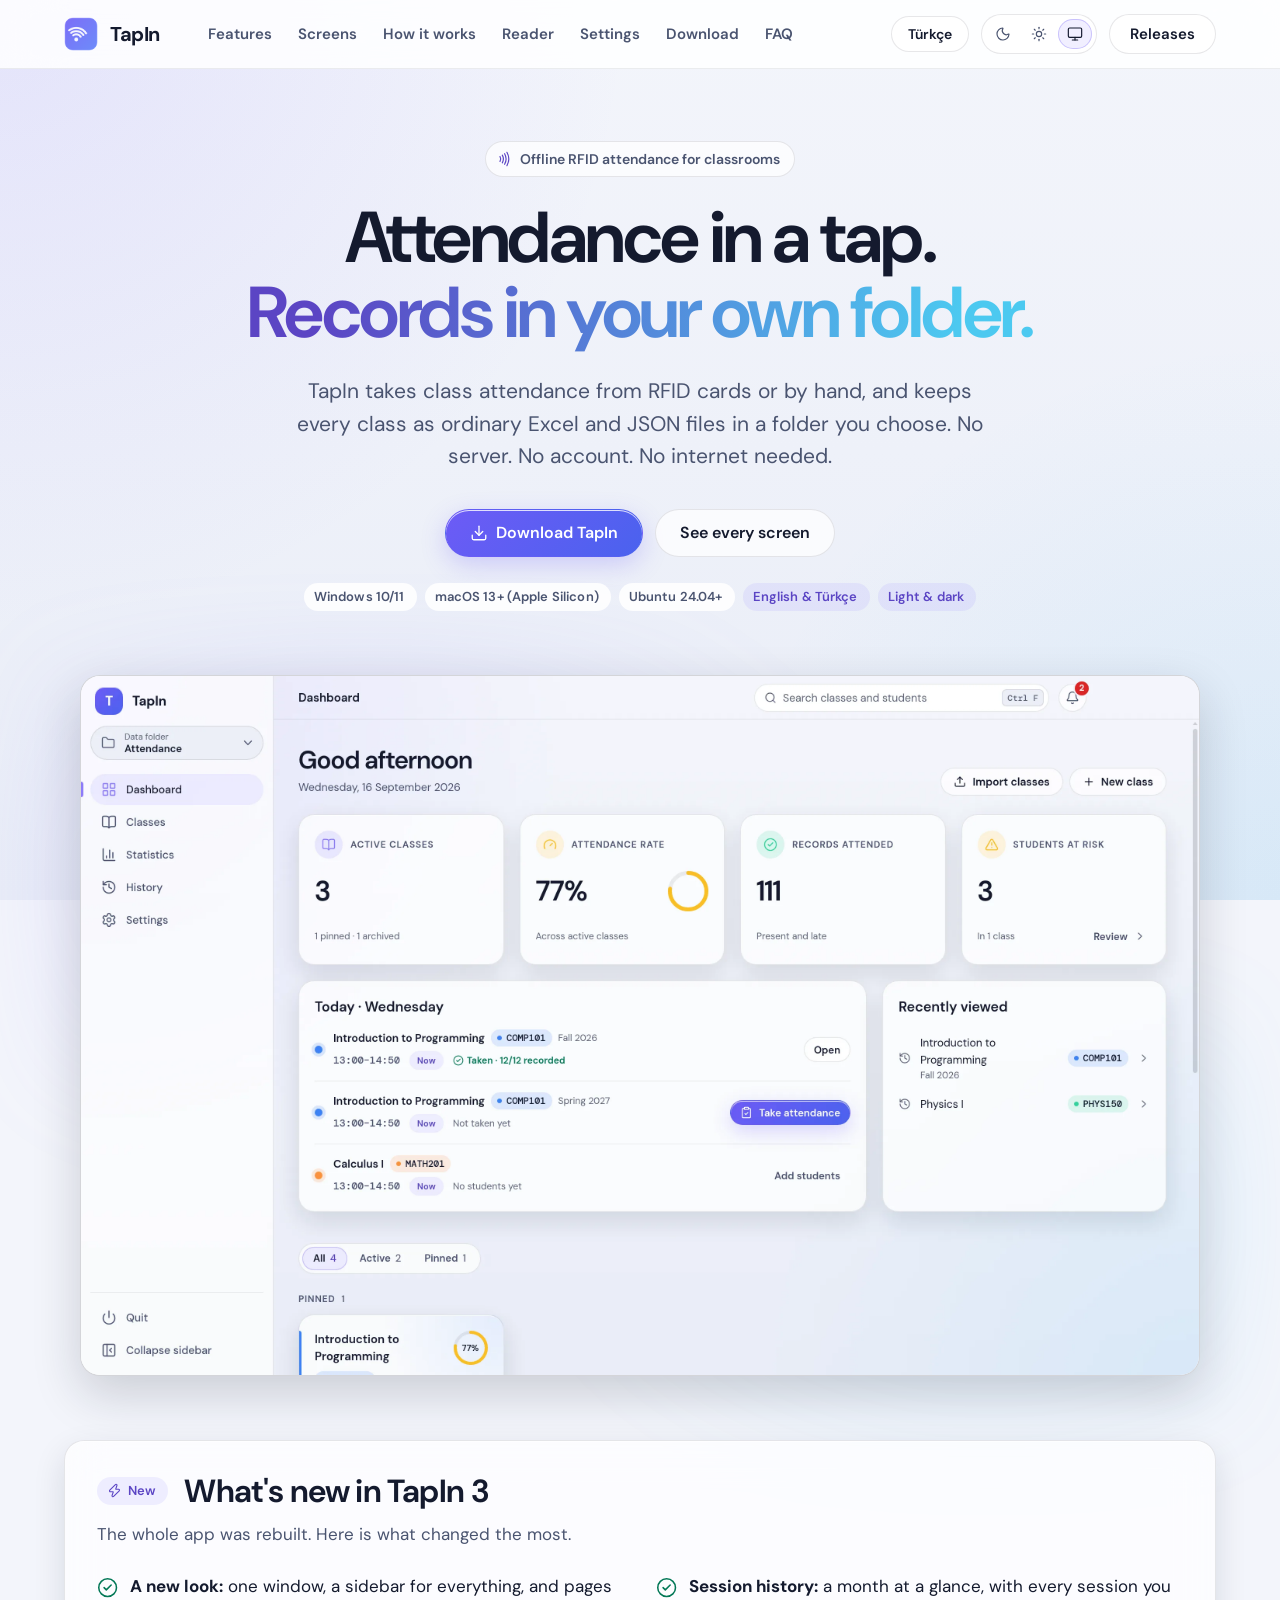
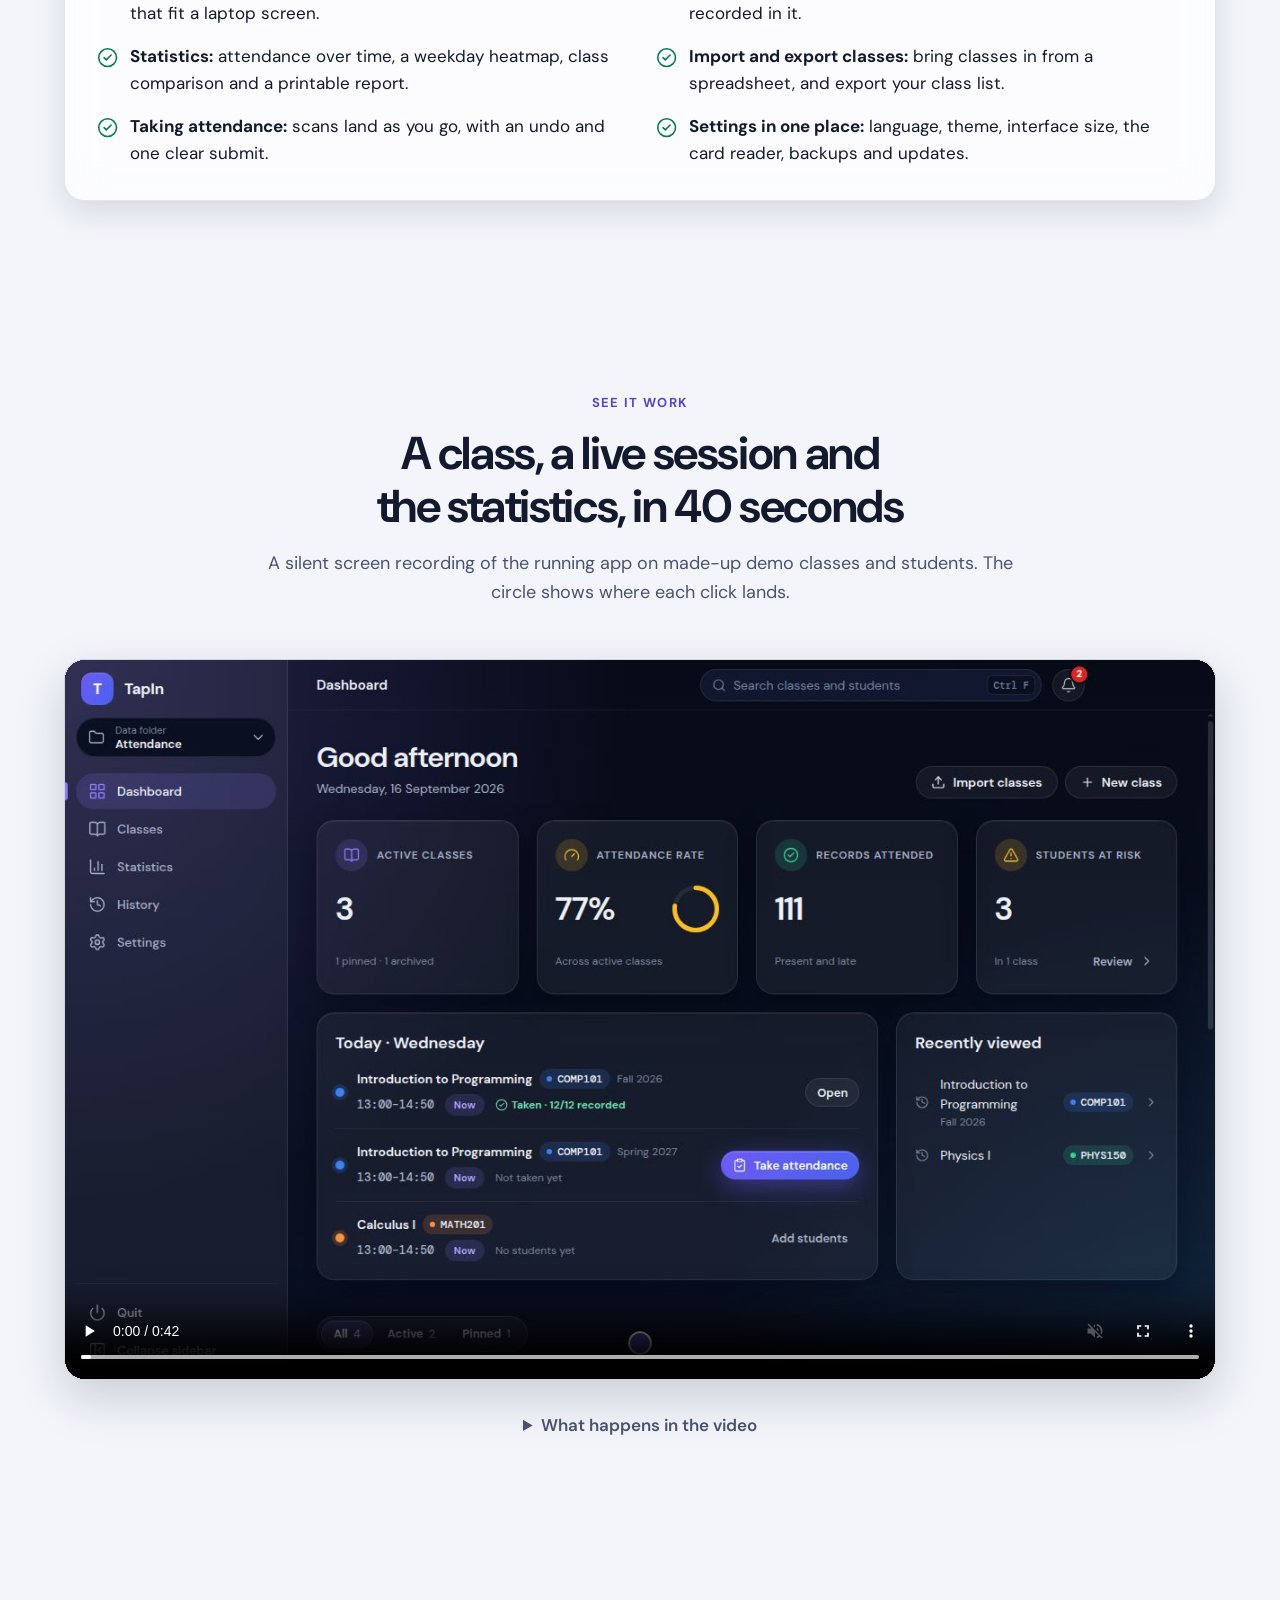
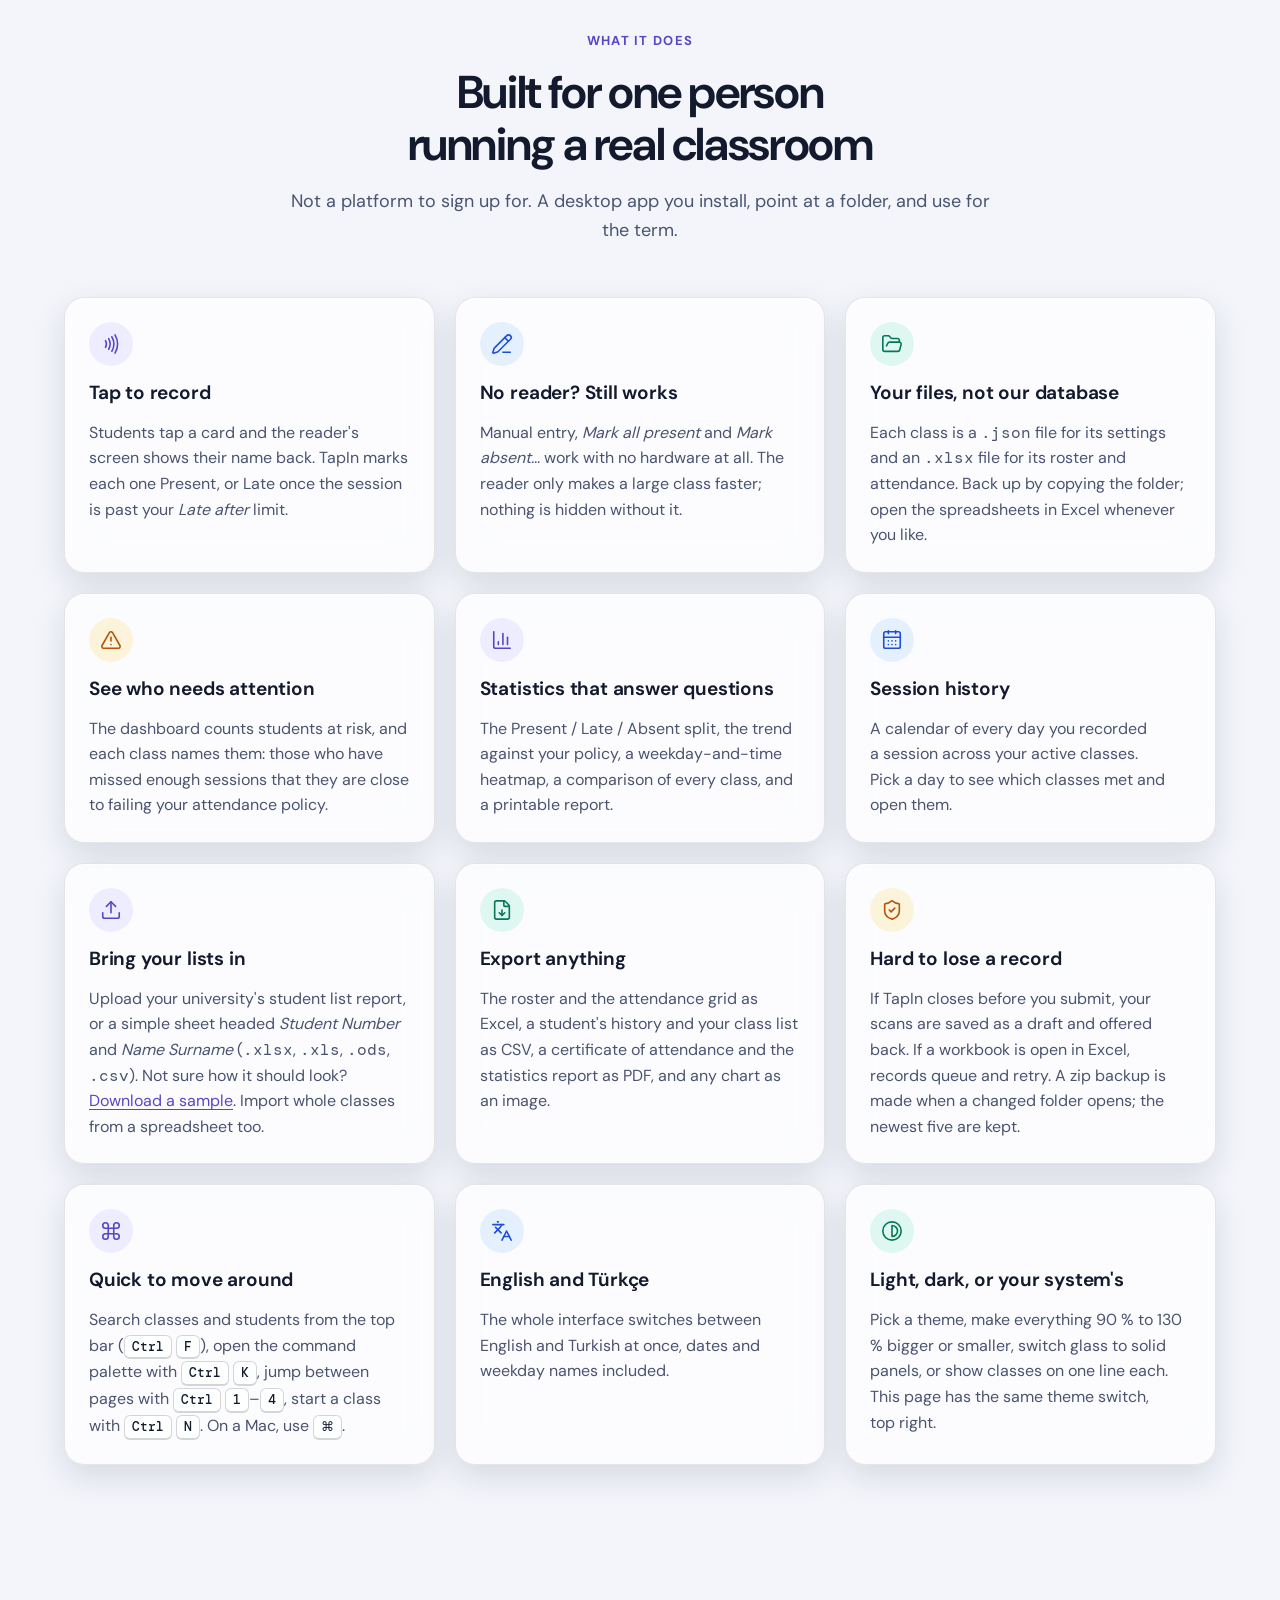
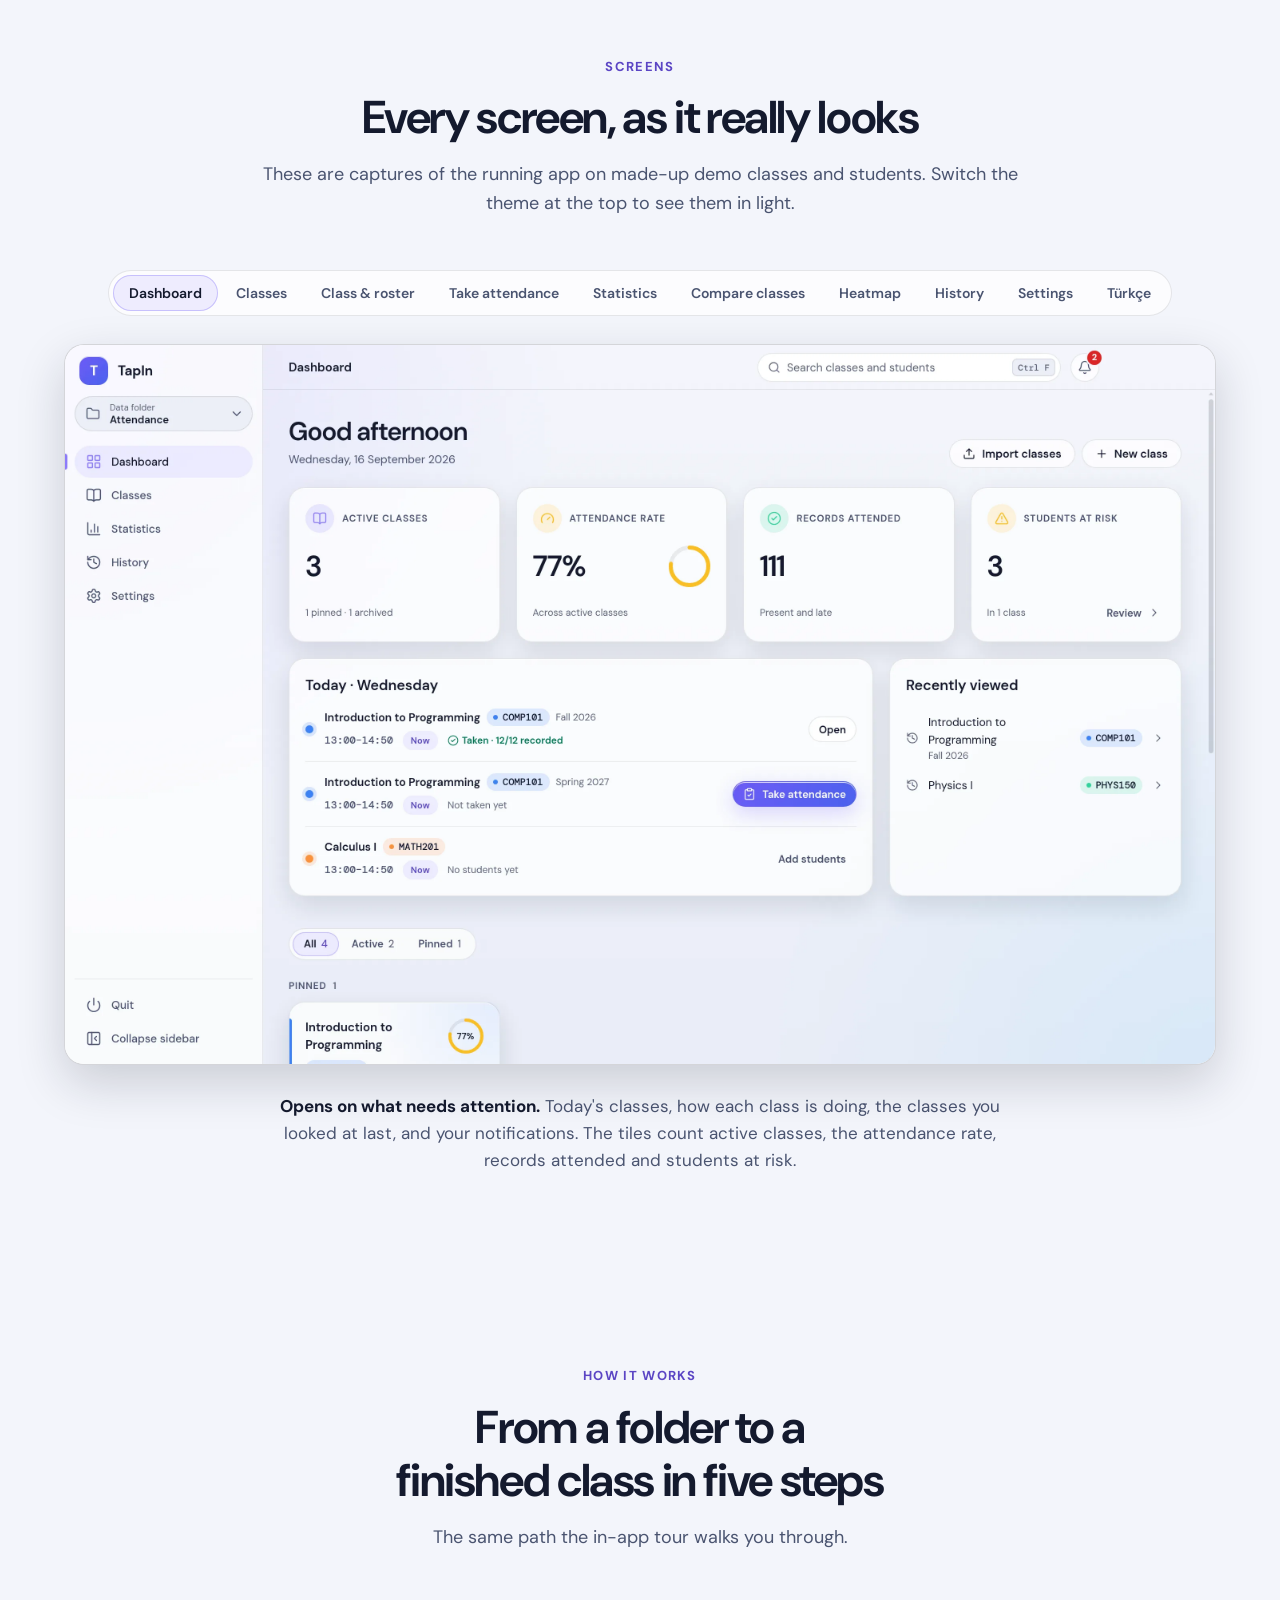
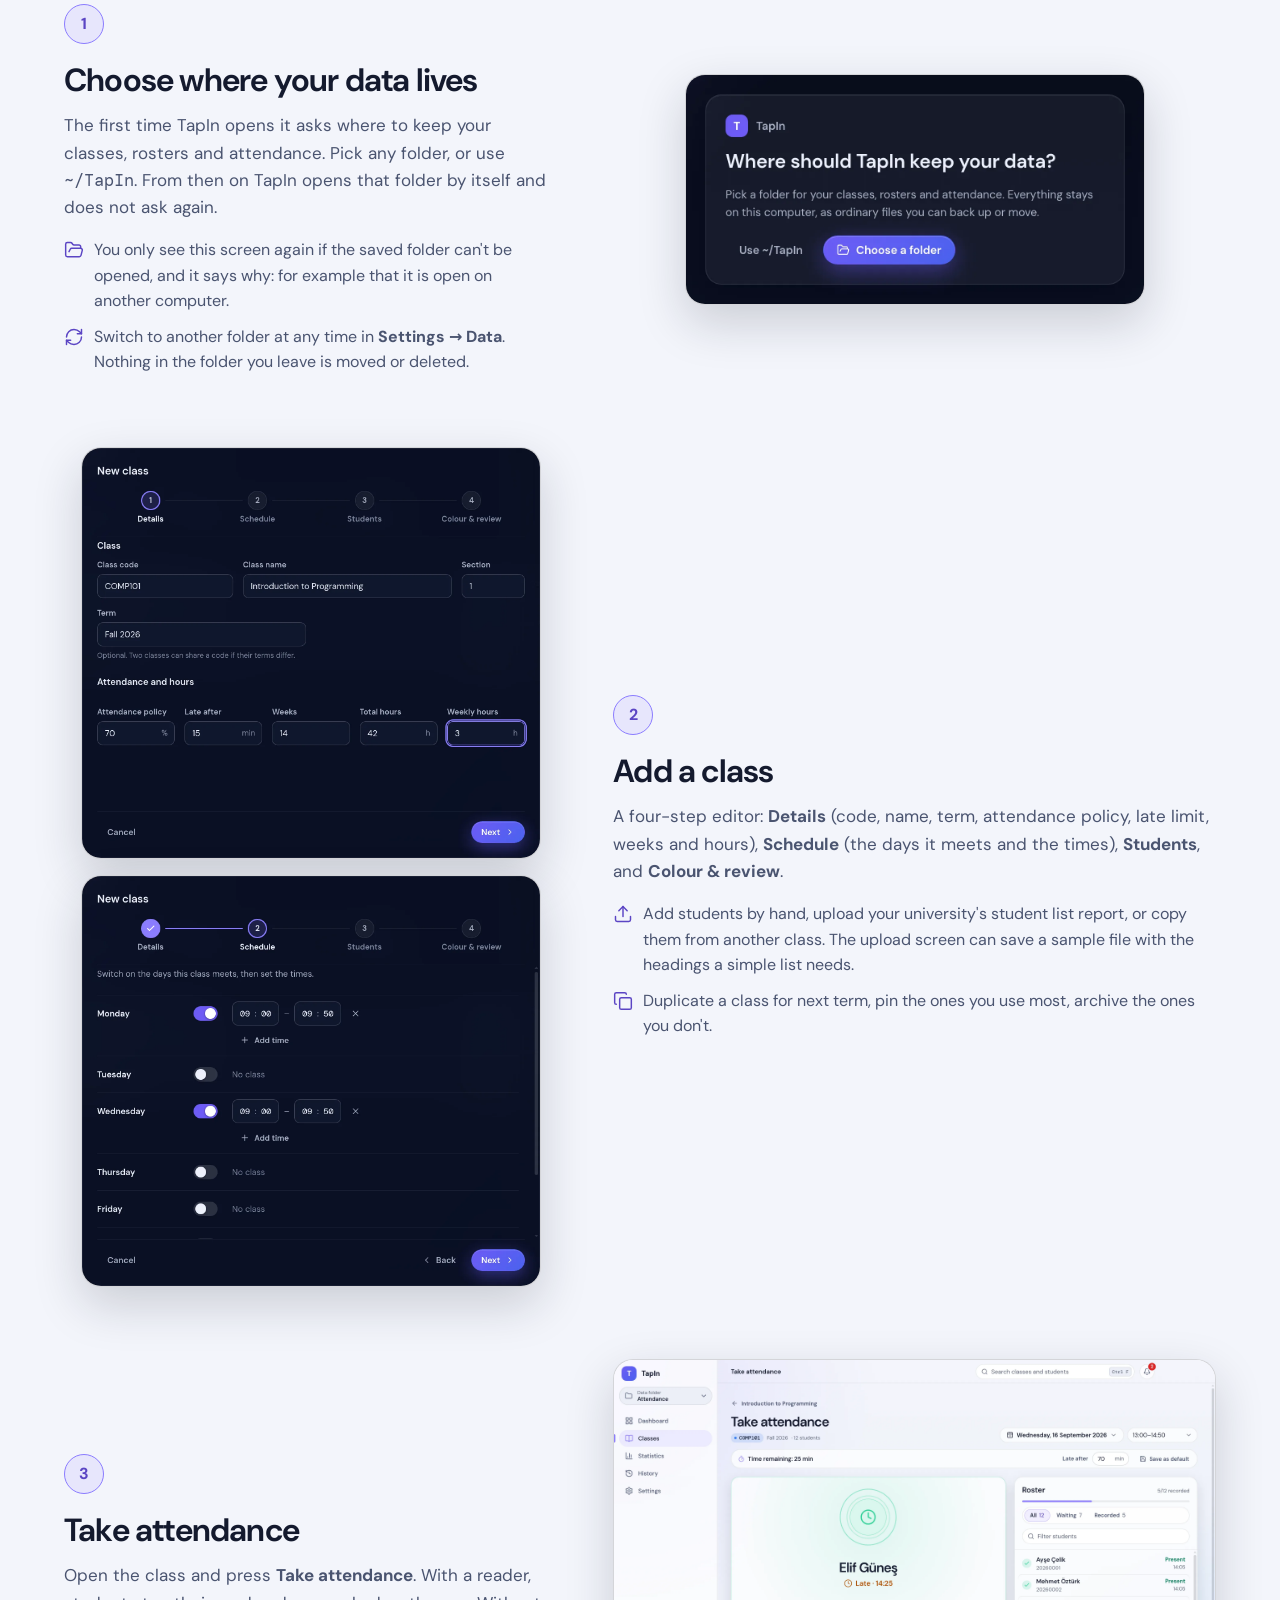
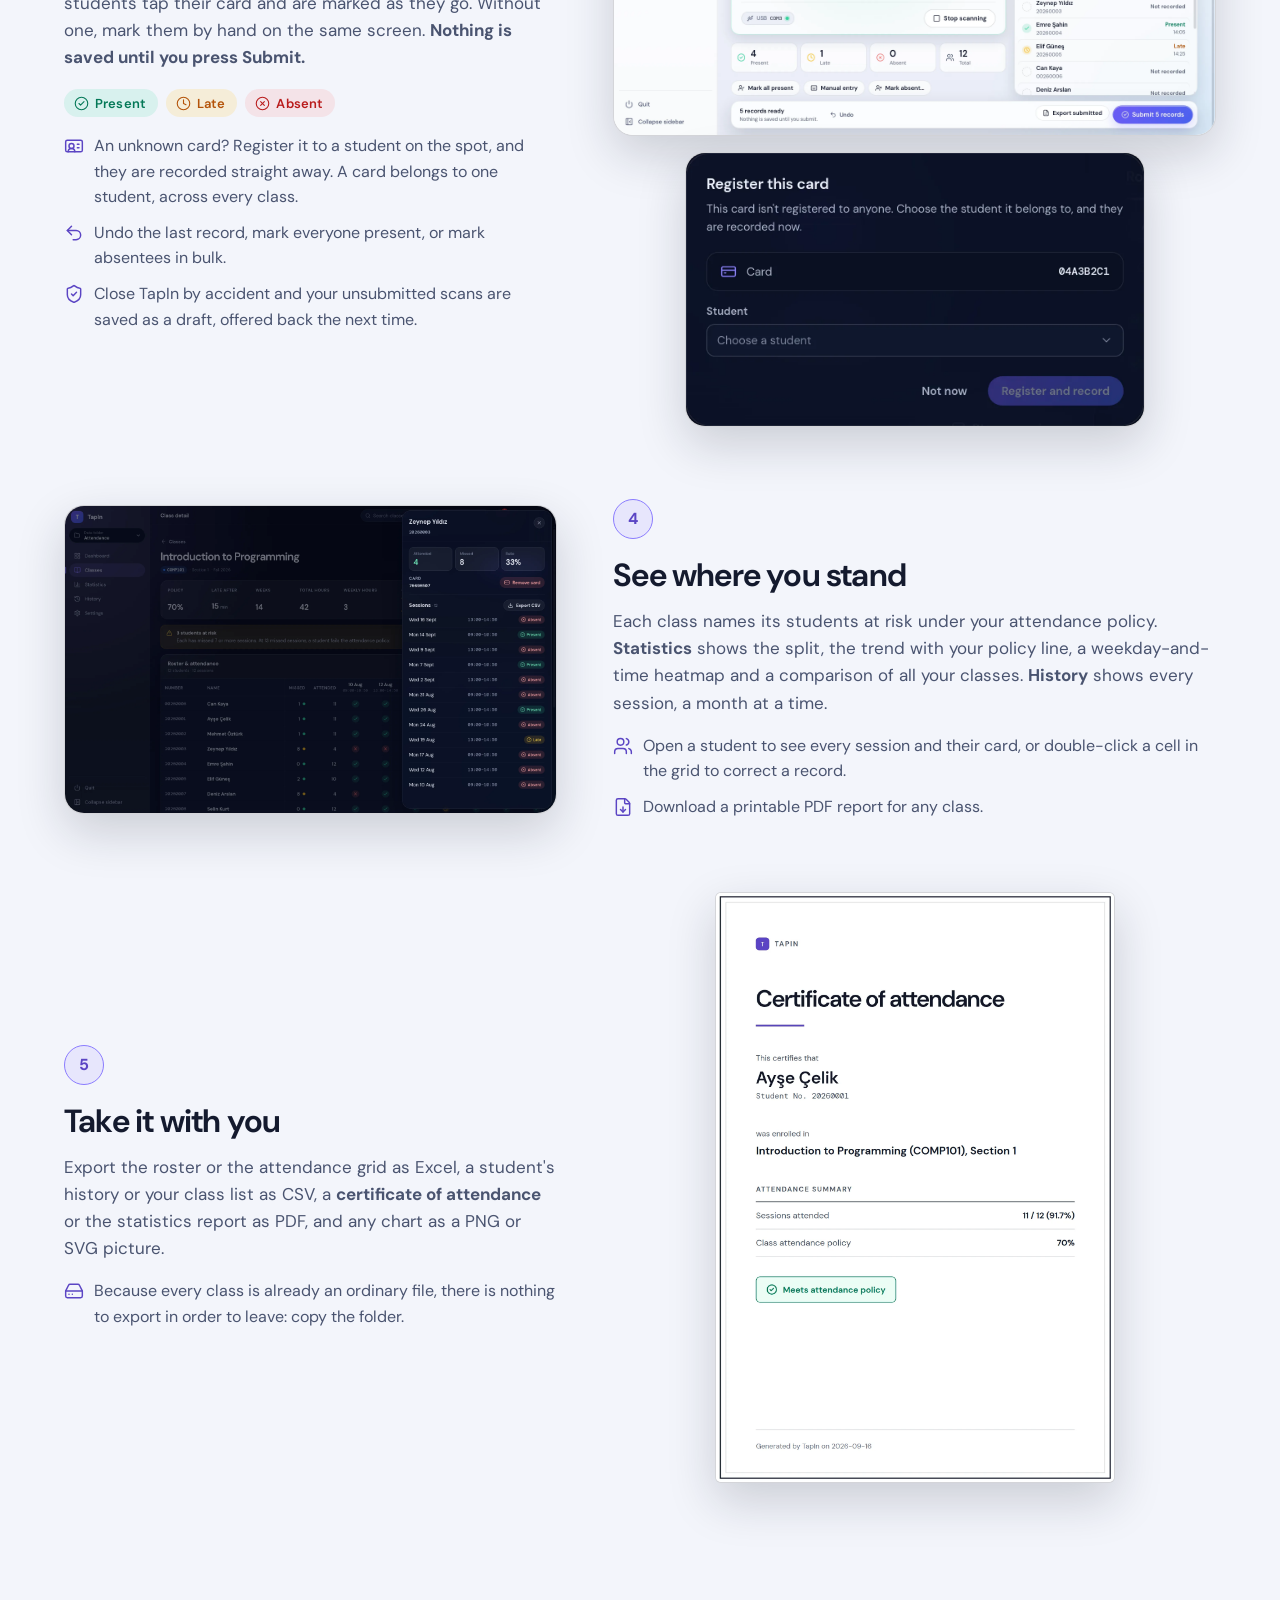
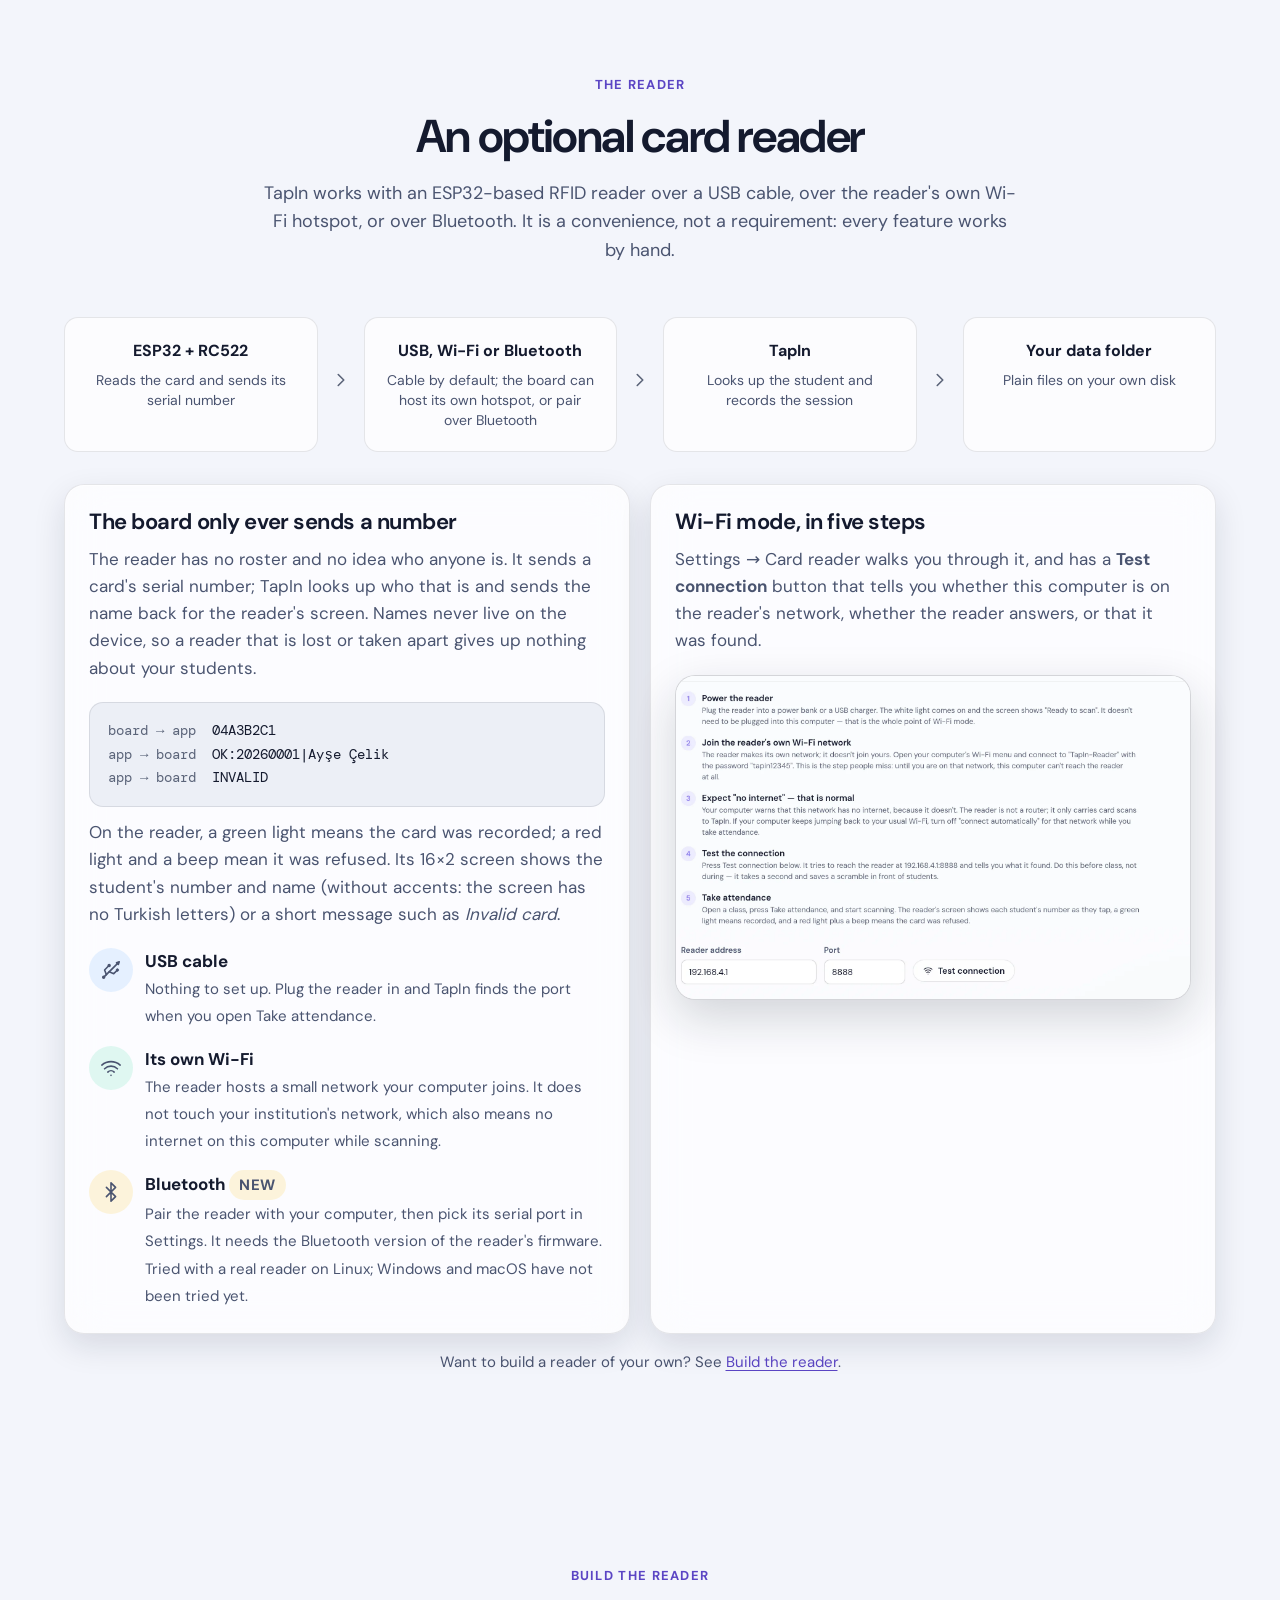
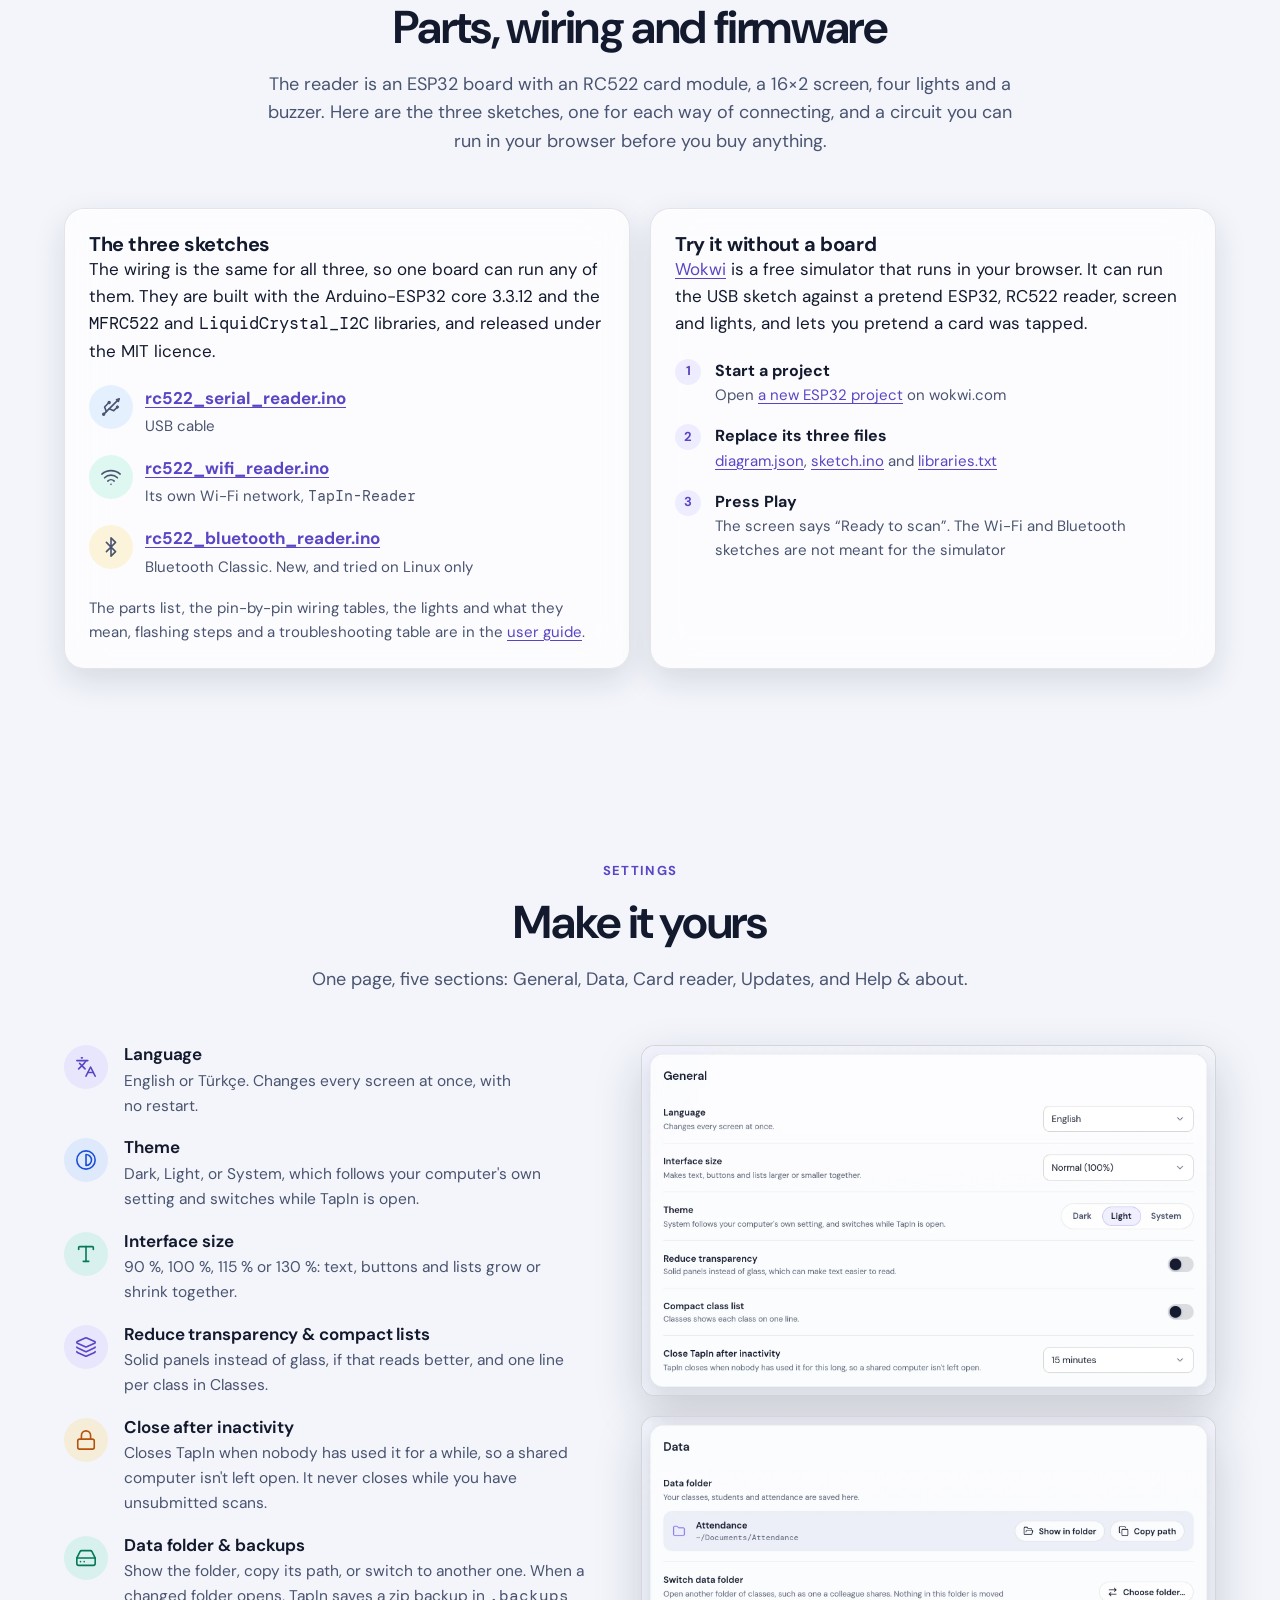
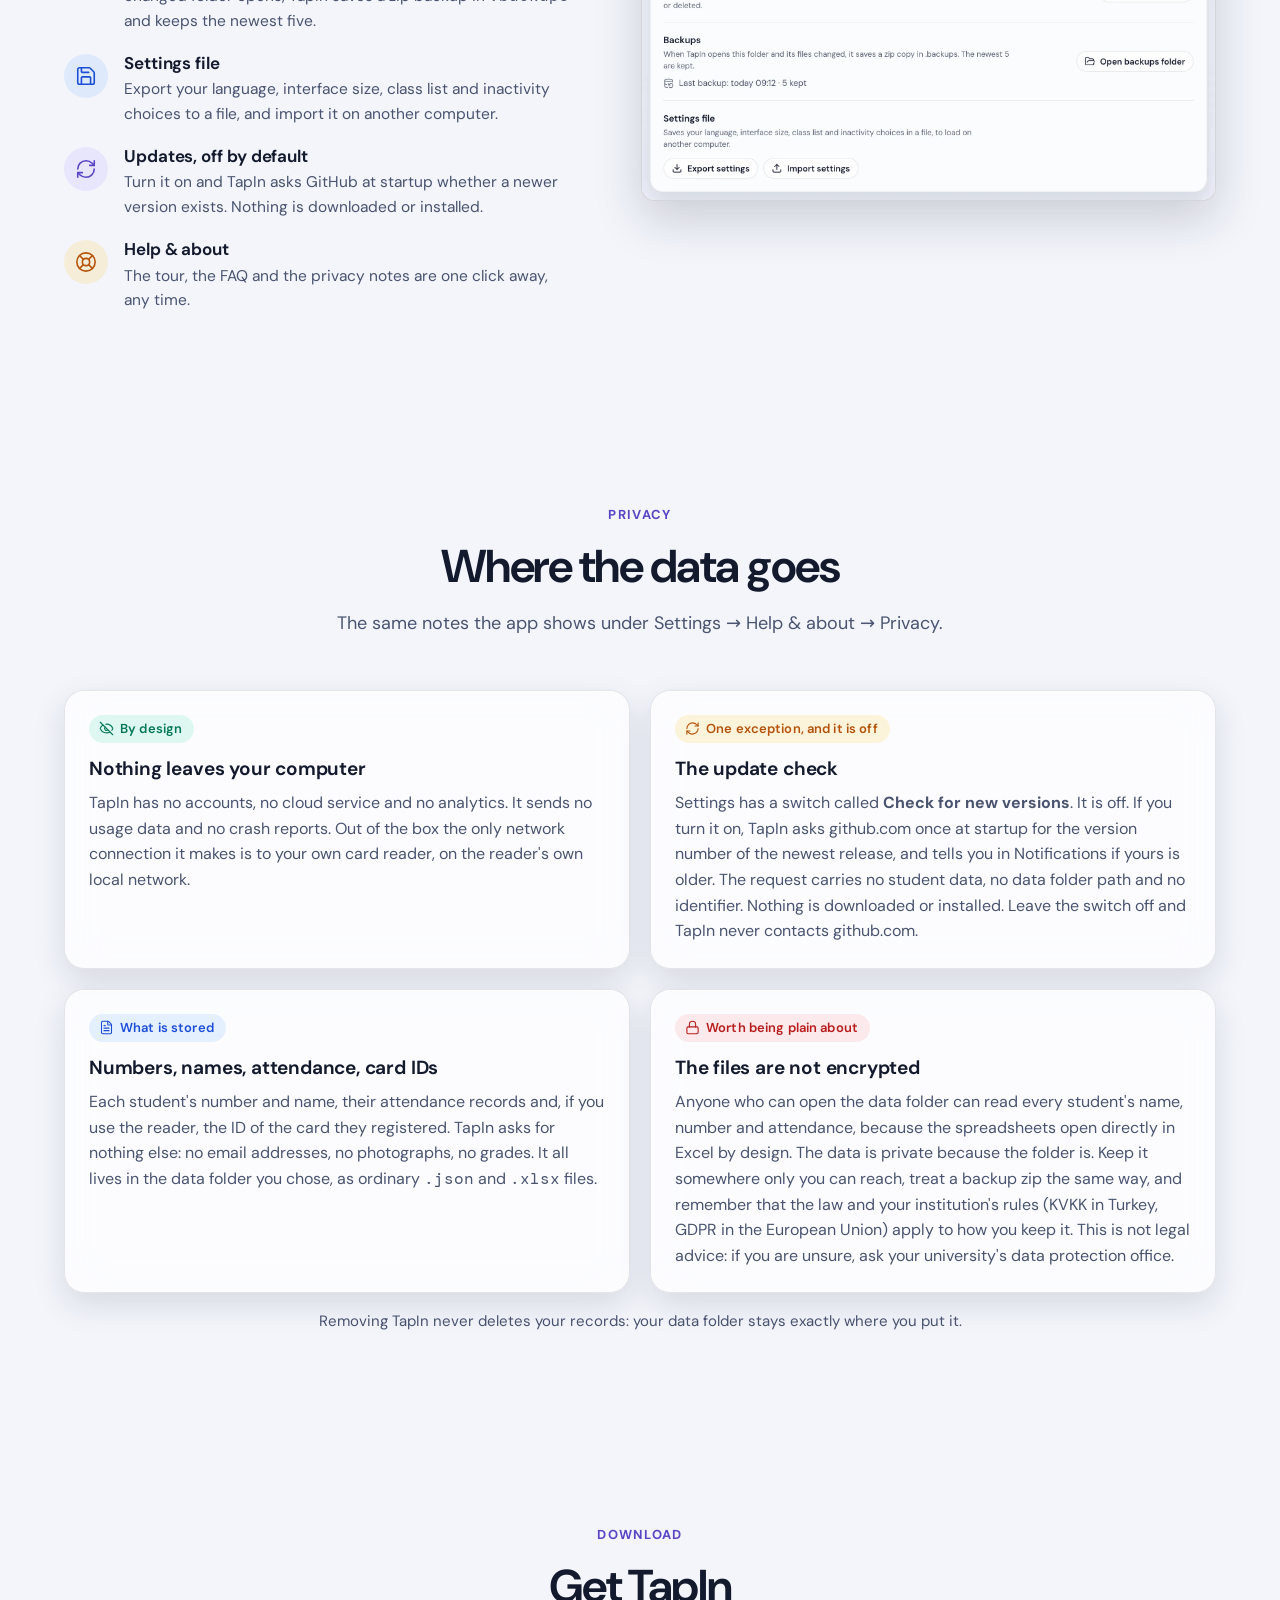
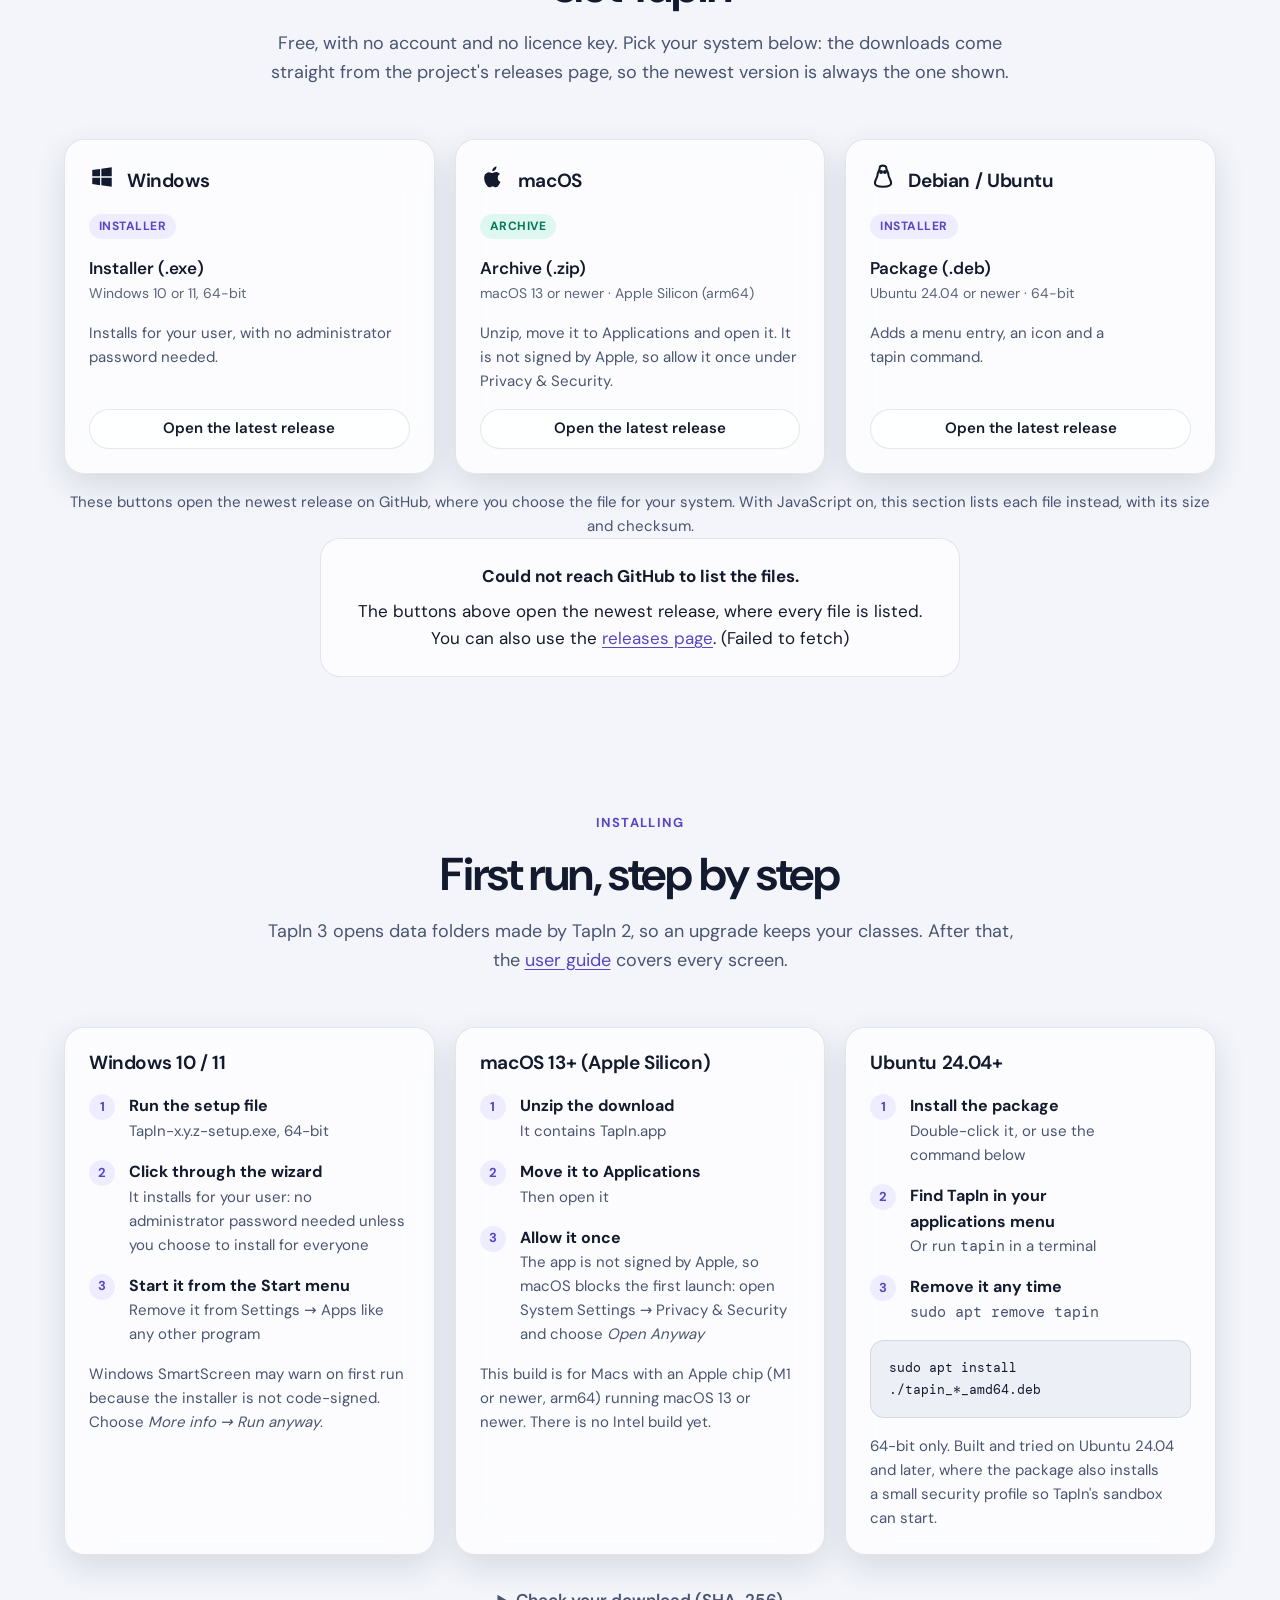
==== commit 3a6646a6: "Website 3.0.1: Turkish page, demo video, checksums, samples, reader kit; guide; licence" ====
--- a/docs/index.html
+++ b/docs/index.html
@@ -10,6 +10,10 @@
 <meta name="theme-color" content="#f3f5fb" media="(prefers-color-scheme: light)">
 <link rel="icon" type="image/png" sizes="32x32" href="images/favicon-32.png">
 <link rel="apple-touch-icon" href="images/apple-touch-icon.png">
+<link rel="alternate" hreflang="en" href="https://imndllnuri.github.io/students-attendance-app/">
+<link rel="alternate" hreflang="tr" href="https://imndllnuri.github.io/students-attendance-app/tr/">
+<link rel="alternate" hreflang="x-default" href="https://imndllnuri.github.io/students-attendance-app/">
+<link rel="canonical" href="https://imndllnuri.github.io/students-attendance-app/">
 
 <meta property="og:title" content="TapIn — Offline RFID attendance for classrooms">
 <meta property="og:description" content="Take attendance from RFID cards in seconds. Everything stays in a folder on your own computer.">
@@ -51,6 +55,7 @@
       <a href="#faq">FAQ</a>
     </nav>
     <div class="header-tools">
+      <a class="lang-link" href="tr/" hreflang="tr" lang="tr" title="Türkçe">Türkçe</a>
       <div class="segmented theme-switch" role="radiogroup" aria-label="Theme" id="theme-switch" hidden>
         <button type="button" class="segment" role="radio" aria-checked="false" data-theme-choice="dark" aria-label="Dark" title="Dark"><svg class="i" aria-hidden="true" focusable="false"><use href="#i-moon"/></svg></button>
         <button type="button" class="segment" role="radio" aria-checked="false" data-theme-choice="light" aria-label="Light" title="Light"><svg class="i" aria-hidden="true" focusable="false"><use href="#i-sun"/></svg></button>
@@ -78,8 +83,8 @@
   </div>
   <div class="chip-row" aria-label="Where it runs">
     <span class="pill">Windows 10/11</span>
-    <span class="pill">macOS (Apple Silicon)</span>
-    <span class="pill">Debian / Ubuntu</span>
+    <span class="pill">macOS 13+ (Apple Silicon)</span>
+    <span class="pill">Ubuntu 24.04+</span>
     <span class="pill pill-accent">English &amp; Türkçe</span>
     <span class="pill pill-accent">Light &amp; dark</span>
   </div>
@@ -110,6 +115,32 @@
 </section>
 
 <!-- ------------------------------------------------------------------ -->
+<section class="block shell" id="demo" aria-labelledby="demo-title">
+  <div class="section-head">
+    <span class="kicker">See it work</span>
+    <h2 id="demo-title">A class, a live session and the statistics, in 40 seconds</h2>
+    <p>A silent screen recording of the running app on made-up demo classes and students. The circle shows where each click lands.</p>
+  </div>
+  <div class="window">
+    <video class="demo-video" controls muted loop playsinline preload="none" poster="media/demo-en-poster.webp" width="1280" height="800" aria-describedby="demo-notes">
+      <source src="media/demo-en.webm" type="video/webm">
+      <source src="media/demo-en.mp4" type="video/mp4">
+      <p>Your browser cannot play this video. <a href="media/demo-en.mp4">Download it (MP4, under 1 MB)</a>.</p>
+    </video>
+  </div>
+  <details class="dl-older" id="demo-notes">
+    <summary>What happens in the video</summary>
+    <ol>
+      <li>The dashboard opens on what needs attention: today's classes and the students at risk.</li>
+      <li>Classes lists every class. One click opens Introduction to Programming, with a row for each student and a column for each session.</li>
+      <li>Take attendance: set how late is late, press Start scanning, and five students tap their cards. The reader's screen would name each one; here the roster fills as they come. The last one is marked Late. Submit saves all five records.</li>
+      <li>Statistics: the heatmap of a class by weekday and time, then every class side by side.</li>
+      <li>Settings: the theme changes from dark to light, and the whole interface follows.</li>
+    </ol>
+  </details>
+</section>
+
+<!-- ------------------------------------------------------------------ -->
 <section class="block shell" id="features">
   <div class="section-head">
     <span class="kicker">What it does</span>
@@ -151,7 +182,7 @@
     <article class="card feature">
       <span class="icon-tile"><svg class="i" aria-hidden="true" focusable="false"><use href="#i-upload"/></svg></span>
       <h3>Bring your lists in</h3>
-      <p>Upload your university's student list report, a TapIn roster export, or a plain number + name + surname list (<span class="mono">.xlsx</span>, <span class="mono">.xls</span>, <span class="mono">.ods</span>, <span class="mono">.csv</span>). Import whole classes from a spreadsheet too.</p>
+      <p>Upload your university's student list report, or a simple sheet headed <em>Student Number</em> and <em>Name Surname</em> (<span class="mono">.xlsx</span>, <span class="mono">.xls</span>, <span class="mono">.ods</span>, <span class="mono">.csv</span>). Not sure how it should look? <a href="samples/student-list-sample.xlsx" download>Download a sample</a>. Import whole classes from a spreadsheet too.</p>
     </article>
     <article class="card feature">
       <span class="icon-tile tone-ok"><svg class="i" aria-hidden="true" focusable="false"><use href="#i-file-down"/></svg></span>
@@ -236,7 +267,7 @@
         <h3>Add a class</h3>
         <p>A four-step editor: <strong>Details</strong> (code, name, term, attendance policy, late limit, weeks and hours), <strong>Schedule</strong> (the days it meets and the times), <strong>Students</strong>, and <strong>Colour &amp; review</strong>.</p>
         <ul>
-          <li><svg class="i" aria-hidden="true" focusable="false"><use href="#i-upload"/></svg><span>Add students by hand, upload your university's student list report, or copy them from another class.</span></li>
+          <li><svg class="i" aria-hidden="true" focusable="false"><use href="#i-upload"/></svg><span>Add students by hand, upload your university's student list report, or copy them from another class. The upload screen can save a sample file with the headings a simple list needs.</span></li>
           <li><svg class="i" aria-hidden="true" focusable="false"><use href="#i-copy"/></svg><span>Duplicate a class for next term, pin the ones you use most, archive the ones you don't.</span></li>
         </ul>
       </div>
@@ -336,7 +367,7 @@
       <pre class="code" tabindex="0"><code><span class="dim">board → app</span>  04A3B2C1
 <span class="dim">app → board</span>  OK:20260001|Ayşe Çelik
 <span class="dim">app → board</span>  INVALID</code></pre>
-      <p>On the reader, a green light means the card was recorded; a red light and a beep mean it was refused.</p>
+      <p>On the reader, a green light means the card was recorded; a red light and a beep mean it was refused. Its 16×2 screen shows the student's number and name (without accents: the screen has no Turkish letters) or a short message such as <em>Invalid card</em>.</p>
       <ul class="options">
         <li><span class="icon-tile tone-info"><svg class="i" aria-hidden="true" focusable="false"><use href="#i-usb"/></svg></span><div><b>USB cable</b><span>Nothing to set up. Plug the reader in and TapIn finds the port when you open Take attendance.</span></div></li>
         <li><span class="icon-tile tone-ok"><svg class="i" aria-hidden="true" focusable="false"><use href="#i-wifi"/></svg></span><div><b>Its own Wi-Fi</b><span>The reader hosts a small network your computer joins. It does not touch your institution's network, which also means no internet on this computer while scanning.</span></div></li>
@@ -351,6 +382,37 @@
       </div>
     </article>
   </div>
+  <p class="note" style="text-align:center">Want to build a reader of your own? See <a href="#build">Build the reader</a>.</p>
+</section>
+
+<!-- ------------------------------------------------------------------ -->
+<section class="block shell" id="build">
+  <div class="section-head">
+    <span class="kicker">Build the reader</span>
+    <h2>Parts, wiring and firmware</h2>
+    <p>The reader is an ESP32 board with an RC522 card module, a 16×2 screen, four lights and a buzzer. Here are the three sketches, one for each way of connecting, and a circuit you can run in your browser before you buy anything.</p>
+  </div>
+  <div class="grid grid-2">
+    <article class="card">
+      <h3>The three sketches</h3>
+      <p>The wiring is the same for all three, so one board can run any of them. They are built with the Arduino-ESP32 core 3.3.12 and the <span class="mono">MFRC522</span> and <span class="mono">LiquidCrystal_I2C</span> libraries, and released under the MIT licence.</p>
+      <ul class="options">
+        <li><span class="icon-tile tone-info"><svg class="i" aria-hidden="true" focusable="false"><use href="#i-usb"/></svg></span><div><b><a href="reader/rc522_serial_reader.ino" download>rc522_serial_reader.ino</a></b><span>USB cable</span></div></li>
+        <li><span class="icon-tile tone-ok"><svg class="i" aria-hidden="true" focusable="false"><use href="#i-wifi"/></svg></span><div><b><a href="reader/rc522_wifi_reader.ino" download>rc522_wifi_reader.ino</a></b><span>Its own Wi-Fi network, <span class="mono">TapIn-Reader</span></span></div></li>
+        <li><span class="icon-tile tone-late"><svg class="i" aria-hidden="true" focusable="false"><use href="#i-bluetooth"/></svg></span><div><b><a href="reader/rc522_bluetooth_reader.ino" download>rc522_bluetooth_reader.ino</a></b><span>Bluetooth Classic. New, and tried on Linux only</span></div></li>
+      </ul>
+      <p class="note">The parts list, the pin-by-pin wiring tables, the lights and what they mean, flashing steps and a troubleshooting table are in the <a href="https://github.com/imndllnuri/students-attendance-app/blob/main/USER_GUIDE.md#building-the-reader">user guide</a>.</p>
+    </article>
+    <article class="card">
+      <h3>Try it without a board</h3>
+      <p><a href="https://wokwi.com/">Wokwi</a> is a free simulator that runs in your browser. It can run the USB sketch against a pretend ESP32, RC522 reader, screen and lights, and lets you pretend a card was tapped.</p>
+      <ol class="steps">
+        <li><strong>Start a project</strong><span>Open <a href="https://wokwi.com/projects/new/esp32">a new ESP32 project</a> on wokwi.com</span></li>
+        <li><strong>Replace its three files</strong><span><a href="reader/wokwi/diagram.json" download>diagram.json</a>, <a href="reader/wokwi/sketch.ino" download>sketch.ino</a> and <a href="reader/wokwi/libraries.txt" download>libraries.txt</a></span></li>
+        <li><strong>Press Play</strong><span>The screen says &ldquo;Ready to scan&rdquo;. The Wi-Fi and Bluetooth sketches are not meant for the simulator</span></li>
+      </ol>
+    </article>
+  </div>
 </section>
 
 <!-- ------------------------------------------------------------------ -->
@@ -363,7 +425,7 @@
 
   <div class="settings-grid">
     <ul class="setting-list">
-      <li><span class="icon-tile"><svg class="i" aria-hidden="true" focusable="false"><use href="#i-languages"/></svg></span><div><h3>Language</h3><p>English or Türkçe. Changes every screen at once.</p></div></li>
+      <li><span class="icon-tile"><svg class="i" aria-hidden="true" focusable="false"><use href="#i-languages"/></svg></span><div><h3>Language</h3><p>English or Türkçe. Changes every screen at once, with no restart.</p></div></li>
       <li><span class="icon-tile tone-info"><svg class="i" aria-hidden="true" focusable="false"><use href="#i-contrast"/></svg></span><div><h3>Theme</h3><p>Dark, Light, or System, which follows your computer's own setting and switches while TapIn is open.</p></div></li>
       <li><span class="icon-tile tone-ok"><svg class="i" aria-hidden="true" focusable="false"><use href="#i-type"/></svg></span><div><h3>Interface size</h3><p>90 %, 100 %, 115 % or 130 %: text, buttons and lists grow or shrink together.</p></div></li>
       <li><span class="icon-tile"><svg class="i" aria-hidden="true" focusable="false"><use href="#i-layers"/></svg></span><div><h3>Reduce transparency &amp; compact lists</h3><p>Solid panels instead of glass, if that reads better, and one line per class in Classes.</p></div></li>
@@ -410,7 +472,7 @@
     <article class="card privacy-card">
       <span class="pill pill-absent"><svg class="i" aria-hidden="true" focusable="false"><use href="#i-lock"/></svg> Worth being plain about</span>
       <h3>The files are not encrypted</h3>
-      <p>Anyone who can open the data folder can read every student's name, number and attendance, because the spreadsheets open directly in Excel by design. The data is private because the folder is. Keep it somewhere only you can reach, treat a backup zip the same way, and remember that your institution's rules (GDPR included) apply to how you keep it.</p>
+      <p>Anyone who can open the data folder can read every student's name, number and attendance, because the spreadsheets open directly in Excel by design. The data is private because the folder is. Keep it somewhere only you can reach, treat a backup zip the same way, and remember that the law and your institution's rules (KVKK in Turkey, GDPR in the European Union) apply to how you keep it. This is not legal advice: if you are unsure, ask your university's data protection office.</p>
     </article>
   </div>
   <p class="note" style="text-align:center">Removing TapIn never deletes your records: your data folder stays exactly where you put it.</p>
@@ -424,15 +486,38 @@
     <p>Free, with no account and no licence key. Pick your system below: the downloads come straight from the project's releases page, so the newest version is always the one shown.</p>
   </div>
 
-  <div class="dl-bar">
+  <div class="dl-bar" hidden>
     <label for="version-select">Version</label>
     <select id="version-select" aria-label="Choose a version"></select>
     <span id="release-date" class="dl-meta"></span>
   </div>
 
-  <div class="grid grid-3" id="download-cards"></div>
+  <div class="grid grid-3" id="download-cards">
+    <article class="card dl-card dl-fallback">
+      <div class="dl-os"><span><svg aria-hidden="true" viewBox="0 0 24 24" fill="currentColor"><path d="M3 5.5 10.2 4.5v6.9H3zM11.4 4.3 21 3v8.4h-9.6zM3 12.6h7.2v6.9L3 18.5zM11.4 12.6H21V21l-9.6-1.3z"/></svg></span><h3>Windows</h3></div>
+      <span class="tag tag-accent">Installer</span>
+      <div><div class="dl-kind">Installer (.exe)</div><div class="dl-meta">Windows 10 or 11, 64-bit</div></div>
+      <p class="dl-note">Installs for your user, with no administrator password needed.</p>
+      <a class="btn btn-secondary" href="https://github.com/imndllnuri/students-attendance-app/releases/latest">Open the latest release</a>
+    </article>
+    <article class="card dl-card dl-fallback">
+      <div class="dl-os"><span><svg aria-hidden="true" viewBox="0 0 24 24" fill="currentColor"><path d="M16.4 12.7c0-2.3 1.9-3.4 2-3.4-1.1-1.6-2.8-1.8-3.4-1.9-1.4-.1-2.8.9-3.5.9-.7 0-1.9-.8-3.1-.8-1.6 0-3 .9-3.8 2.3-1.6 2.8-.4 7 1.2 9.3.8 1.1 1.7 2.4 2.9 2.3 1.2 0 1.6-.7 3-.7s1.8.7 3 .7c1.3 0 2.1-1.1 2.8-2.3.9-1.3 1.3-2.6 1.3-2.6s-2.4-1-2.4-3.8zM14.2 5.4c.6-.8 1.1-1.9 1-3-.9 0-2.1.6-2.8 1.4-.6.7-1.2 1.8-1 2.9 1 .1 2.1-.5 2.8-1.3z"/></svg></span><h3>macOS</h3></div>
+      <span class="tag tag-ok">Archive</span>
+      <div><div class="dl-kind">Archive (.zip)</div><div class="dl-meta">macOS 13 or newer · Apple Silicon (arm64)</div></div>
+      <p class="dl-note">Unzip, move it to Applications and open it. It is not signed by Apple, so allow it once under Privacy &amp; Security.</p>
+      <a class="btn btn-secondary" href="https://github.com/imndllnuri/students-attendance-app/releases/latest">Open the latest release</a>
+    </article>
+    <article class="card dl-card dl-fallback">
+      <div class="dl-os"><span><svg aria-hidden="true" viewBox="0 0 24 24" fill="none" stroke="currentColor" stroke-width="1.9" stroke-linecap="round" stroke-linejoin="round"><path d="M9 3.5c0 2.5-2 3.6-2 6.5 0 2.4-2.5 5-2.5 7.5C4.5 20 7.5 21 12 21s7.5-1 7.5-3.5c0-2.5-2.5-5.1-2.5-7.5 0-2.9-2-4-2-6.5C15 2.1 13.7 1.5 12 1.5S9 2.1 9 3.5Z"/><circle cx="10.2" cy="7.4" r=".9" fill="currentColor"/><circle cx="13.8" cy="7.4" r=".9" fill="currentColor"/></svg></span><h3>Debian / Ubuntu</h3></div>
+      <span class="tag tag-accent">Installer</span>
+      <div><div class="dl-kind">Package (.deb)</div><div class="dl-meta">Ubuntu 24.04 or newer · 64-bit</div></div>
+      <p class="dl-note">Adds a menu entry, an icon and a tapin command.</p>
+      <a class="btn btn-secondary" href="https://github.com/imndllnuri/students-attendance-app/releases/latest">Open the latest release</a>
+    </article>
+  </div>
+  <p class="note dl-fallback-note" id="download-fallback-note" style="text-align:center">These buttons open the newest release on GitHub, where you choose the file for your system. With JavaScript on, this section lists each file instead, with its size and checksum.</p>
+  <p class="note" id="download-sums" style="text-align:center" hidden></p>
   <div class="dl-status" id="download-status" hidden></div>
-  <noscript><div class="dl-status"><p><strong>The list of downloads needs JavaScript.</strong></p><p style="margin-top:8px">Get them from the <a href="https://github.com/imndllnuri/students-attendance-app/releases">releases page</a> instead.</p></div></noscript>
 
   <details class="dl-older" id="older-releases" hidden>
     <summary>All released versions</summary>
@@ -465,26 +550,35 @@
     </article>
 
     <article class="card os-card">
-      <h3>macOS (Apple Silicon)</h3>
+      <h3>macOS 13+ (Apple Silicon)</h3>
       <ol class="steps">
         <li><strong>Unzip the download</strong><span>It contains TapIn.app</span></li>
         <li><strong>Move it to Applications</strong><span>Then open it</span></li>
         <li><strong>Allow it once</strong><span>The app is not signed by Apple, so macOS blocks the first launch: open System Settings → Privacy &amp; Security and choose <em>Open Anyway</em></span></li>
       </ol>
-      <p class="note">This build is for Macs with an Apple chip (M1 or newer). There is no Intel build yet.</p>
+      <p class="note">This build is for Macs with an Apple chip (M1 or newer, arm64) running macOS 13 or newer. There is no Intel build yet.</p>
     </article>
 
     <article class="card os-card">
-      <h3>Debian / Ubuntu</h3>
+      <h3>Ubuntu 24.04+</h3>
       <ol class="steps">
         <li><strong>Install the package</strong><span>Double-click it, or use the command below</span></li>
         <li><strong>Find TapIn in your applications menu</strong><span>Or run <span class="mono">tapin</span> in a terminal</span></li>
         <li><strong>Remove it any time</strong><span><span class="mono">sudo apt remove tapin</span></span></li>
       </ol>
       <pre class="code" tabindex="0"><code>sudo apt install ./tapin_*_amd64.deb</code></pre>
-      <p class="note">64-bit only. On Ubuntu 24.04 and later the package also installs a small security profile, so TapIn's sandbox can start.</p>
-    </article>
-  </div>
+      <p class="note">64-bit only. Built and tried on Ubuntu 24.04 and later, where the package also installs a small security profile so TapIn's sandbox can start.</p>
+    </article>
+  </div>
+
+  <details class="dl-older verify" id="verify">
+    <summary>Check your download (SHA-256)</summary>
+    <p>Each download above shows a checksum: a fingerprint of the file. After you download, work out the checksum of your copy and compare. The two must be identical; if not, download again.</p>
+    <pre class="code" tabindex="0"><code><span class="dim">Windows (PowerShell)</span>  Get-FileHash .\TapIn-*-setup.exe -Algorithm SHA256
+<span class="dim">macOS</span>                 shasum -a 256 TapIn-*-macos.zip
+<span class="dim">Linux</span>                 sha256sum tapin_*_amd64.deb</code></pre>
+    <p class="note">Every release also has a <span class="mono">SHA256SUMS.txt</span> file with all of them, on its <a href="https://github.com/imndllnuri/students-attendance-app/releases/latest">release page</a>.</p>
+  </details>
 </section>
 
 <!-- ------------------------------------------------------------------ -->
@@ -508,6 +602,11 @@
     <details class="qa"><summary>Does the Bluetooth reader work on my computer?<svg class="i" aria-hidden="true" focusable="false"><use href="#i-chevron-down"/></svg></summary><p>Bluetooth is new in TapIn 3. It has been tried with a real reader on Linux, where it paired, reconnected every time and recorded real card taps. It has not been tried yet on Windows or macOS, so use the USB cable or the reader's own Wi-Fi if you need to be sure. The steps for your system are in Settings → Card reader → Bluetooth.</p></details>
     <details class="qa"><summary>Does the Wi-Fi reader need internet?<svg class="i" aria-hidden="true" focusable="false"><use href="#i-chevron-down"/></svg></summary><p>No, and it does not connect to your institution's network either. The reader hosts its own small network that your computer joins directly. That does mean the computer has no internet while scanning.</p></details>
     <details class="qa"><summary>Is there a password or login?<svg class="i" aria-hidden="true" focusable="false"><use href="#i-chevron-down"/></svg></summary><p>No. TapIn has no accounts and trusts whoever is using the computer, because your operating system already decided that. If the machine is shared, protect the data folder the way you would protect any other folder of student records, and consider the <em>Close after inactivity</em> setting.</p></details>
+    <details class="qa"><summary>What should my student list file look like?<svg class="i" aria-hidden="true" focusable="false"><use href="#i-chevron-down"/></svg></summary><p>TapIn reads three kinds of sheet (<span class="mono">.xlsx</span>, <span class="mono">.xls</span>, <span class="mono">.ods</span> or <span class="mono">.csv</span>), and finds the headings by their labels, not by counting rows. One is your university's student list report, exactly as the university gives it. The other two are simple: <em>Student Number</em> and <em>Name Surname</em> in the first two columns, or <em>Student Number</em>, <em>Name</em> and <em>Surname</em> in the first three. Write the headings exactly like that. A ready-made file is one click away: <a href="samples/student-list-sample.xlsx" download>student-list-sample.xlsx</a> or <a href="samples/student-list-sample.csv" download>student-list-sample.csv</a>. TapIn can also save the same sample from the upload screen. For importing whole classes, see <a href="samples/class-list-sample.xlsx" download>class-list-sample.xlsx</a> or <a href="samples/class-list-sample.csv" download>class-list-sample.csv</a>.</p></details>
+    <details class="qa"><summary>Can I take attendance on a Saturday or Sunday?<svg class="i" aria-hidden="true" focusable="false"><use href="#i-chevron-down"/></svg></summary><p>Yes. A class's schedule can have any of the seven days, from Monday to Sunday, and a class can meet more than once on the same day.</p></details>
+    <details class="qa"><summary>Do I have to restart TapIn after changing the language?<svg class="i" aria-hidden="true" focusable="false"><use href="#i-chevron-down"/></svg></summary><p>No. Switch between English and Türkçe in Settings and every screen, date and weekday changes at once.</p></details>
+    <details class="qa"><summary>Which versions of Windows, macOS and Ubuntu do I need?<svg class="i" aria-hidden="true" focusable="false"><use href="#i-chevron-down"/></svg></summary><p>Windows 10 or 11, 64-bit. macOS 13 or newer on a Mac with an Apple chip (M1 or newer). Ubuntu 24.04 or newer, 64-bit. The downloads above say the same.</p></details>
+    <details class="qa"><summary>Does TapIn follow KVKK and GDPR?<svg class="i" aria-hidden="true" focusable="false"><use href="#i-chevron-down"/></svg></summary><p>TapIn keeps student data on your own computer and sends it nowhere, which makes it easy to keep. But the law applies to the person who keeps the records, and that is you: KVKK in Turkey and GDPR in the European Union both treat attendance records as personal data. Keep the data folder where only you can reach it, tell your students what you record, and follow your university's rules. This is not legal advice; your university's data protection office can tell you what applies.</p></details>
     <details class="qa"><summary>What does it cost?<svg class="i" aria-hidden="true" focusable="false"><use href="#i-chevron-down"/></svg></summary><p>Nothing. TapIn is free to download and use: no subscription, no account and no licence key.</p></details>
   </div>
 </section>
@@ -519,18 +618,20 @@
     <div class="foot-grid">
       <div>
         <a class="brand" href="#top"><img src="images/app-icon-96.png" width="34" height="34" alt="">TapIn</a>
-        <div>Made for Abdullah Gül University classes.</div>
+        <div>Made by <strong>Nuri İmrendi</strong> for Abdullah Gül University classes.<br><a href="mailto:ni.imrendi@gmail.com">ni.imrendi@gmail.com</a></div>
       </div>
       <nav class="foot-links" aria-label="Links">
         <a href="#download">Download</a>
         <a href="#privacy">Privacy</a>
         <a href="https://github.com/imndllnuri/students-attendance-app/blob/main/USER_GUIDE.md">User guide</a>
-        <a href="https://github.com/imndllnuri/students-attendance-app/releases">Releases</a>
+        <a href="https://github.com/imndllnuri/students-attendance-app/releases">Changelog &amp; releases</a>
+        <a href="#build">Build the reader</a>
+        <a href="LICENSE.txt">Licence (MIT)</a>
         <a href="https://github.com/imndllnuri/students-attendance-app/issues">Report a problem</a>
       </nav>
     </div>
     <p class="legal">
-      The pictures show demo data: every class, student and number is made up. Set in DM Sans and DM Mono
+      TapIn is free software under the MIT licence, &copy; 2026 Nuri İmrendi. The pictures show demo data: every class, student and number is made up. Set in DM Sans and DM Mono
       (SIL Open Font Licence); icons from Lucide (ISC licence). This page loads nothing from other sites,
       except the list of downloads, which it asks GitHub for. See <a href="THIRD-PARTY.txt">THIRD-PARTY.txt</a>.
     </p>
--- a/docs/styles.css
+++ b/docs/styles.css
@@ -1502,3 +1502,73 @@
     transform: none;
   }
 }
+
+/* ---- added with the Turkish page, the checksums and the fallback downloads ---- */
+
+/* The way to the other language: a small pill beside the theme switch. */
+.lang-link {
+  display: inline-flex;
+  align-items: center;
+  height: 36px;
+  padding: 0 var(--space-4);
+  border: 1px solid var(--border-glass);
+  border-radius: var(--radius-full);
+  background: var(--surface-glass);
+  color: var(--text-1);
+  font-size: 14px;
+  font-weight: 600;
+  text-decoration: none;
+  white-space: nowrap;
+}
+.lang-link:hover {
+  border-color: var(--accent);
+}
+
+/* The menu button does nothing without the script, so it is not shown. */
+html:not(.js) .nav-toggle {
+  display: none;
+}
+
+/* A download's checksum, and the button that copies it. */
+.dl-hash {
+  display: flex;
+  flex-wrap: wrap;
+  align-items: center;
+  gap: 8px;
+  margin-top: 6px;
+  color: var(--text-3);
+  font-size: 13px;
+}
+.dl-hash code {
+  color: var(--text-2);
+  font-size: 13px;
+  overflow-wrap: anywhere;
+}
+.dl-copy {
+  padding: 2px 10px;
+  border: 1px solid var(--border-glass);
+  border-radius: var(--radius-full);
+  background: transparent;
+  color: var(--text-2);
+  font: inherit;
+  font-size: 13px;
+  cursor: pointer;
+}
+.dl-copy:hover {
+  border-color: var(--accent);
+  color: var(--text-1);
+}
+
+/* The demo video: a framed window, the same as the screenshots. */
+.demo-video {
+  display: block;
+  width: 100%;
+  height: auto;
+  background: var(--surface-sunken);
+}
+.demo-caption {
+  margin-top: var(--space-4);
+  text-align: center;
+  color: var(--text-3);
+  font-size: 14px;
+}
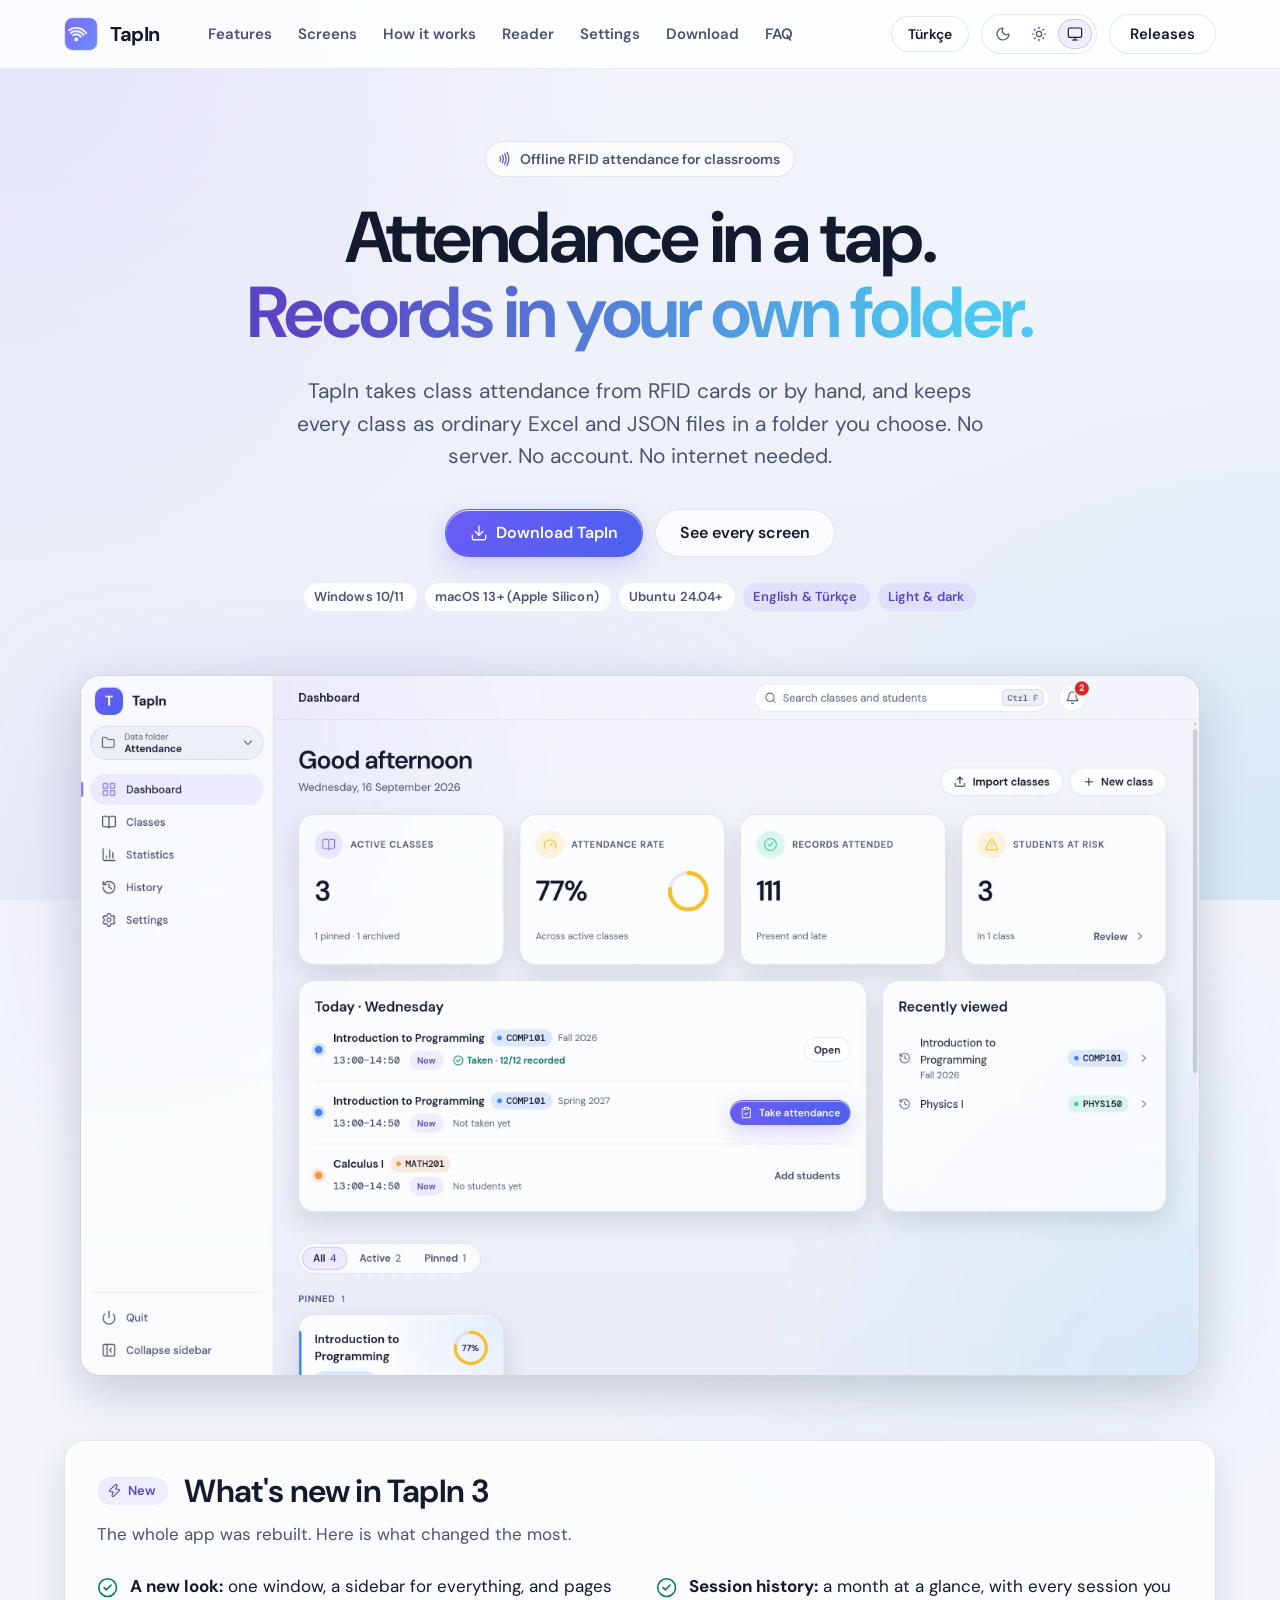
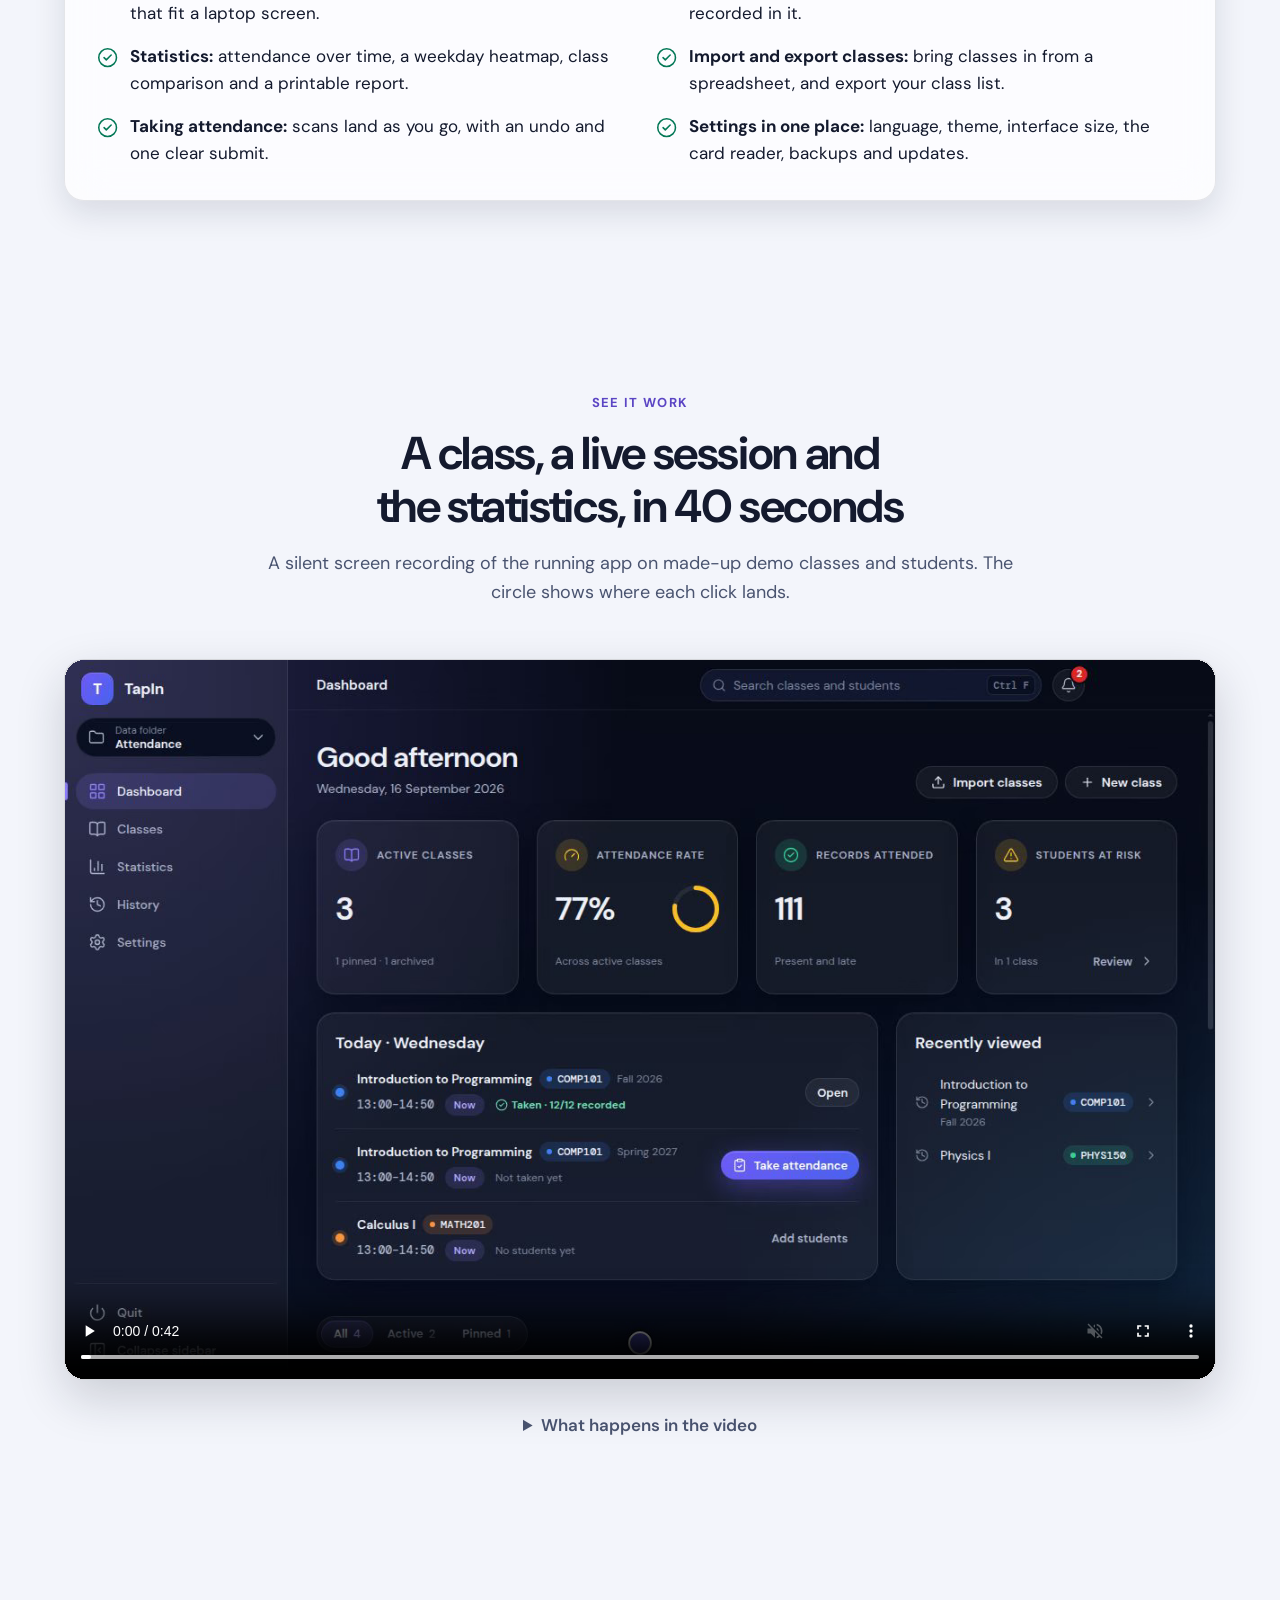
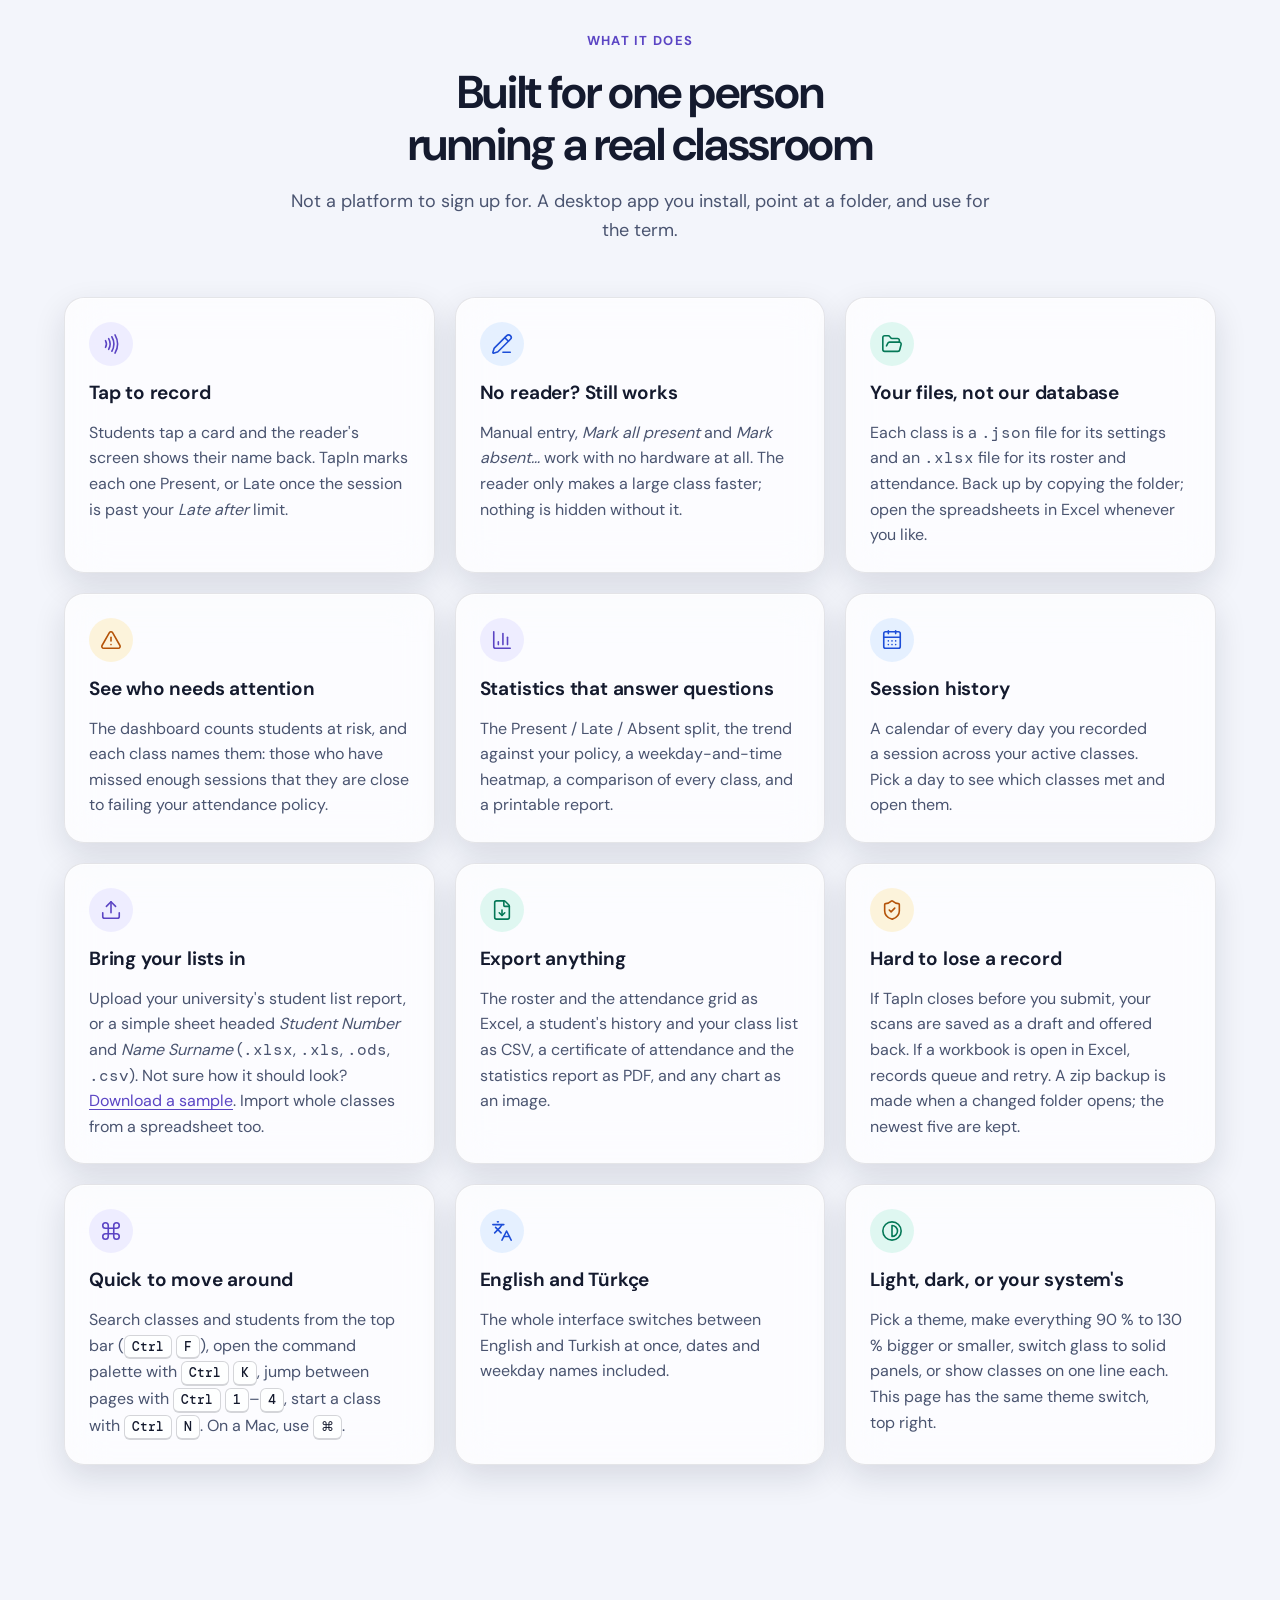
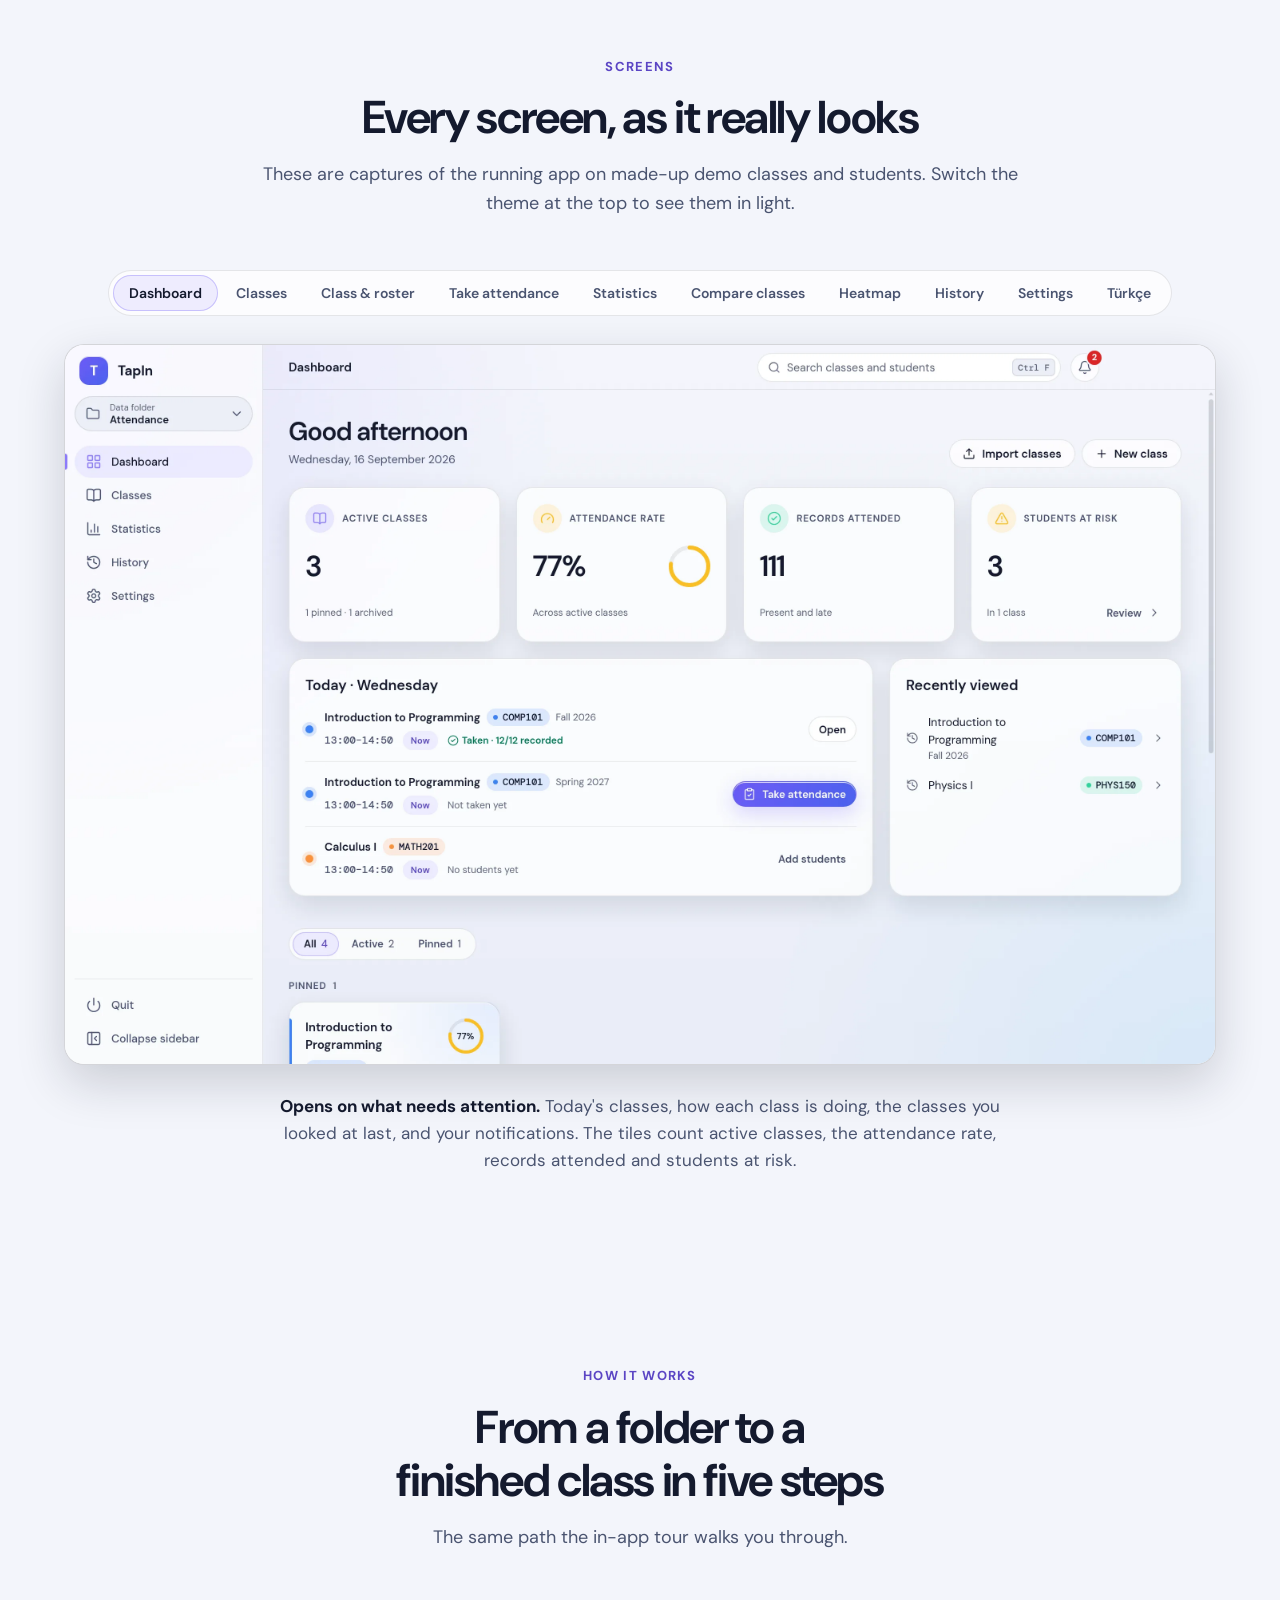
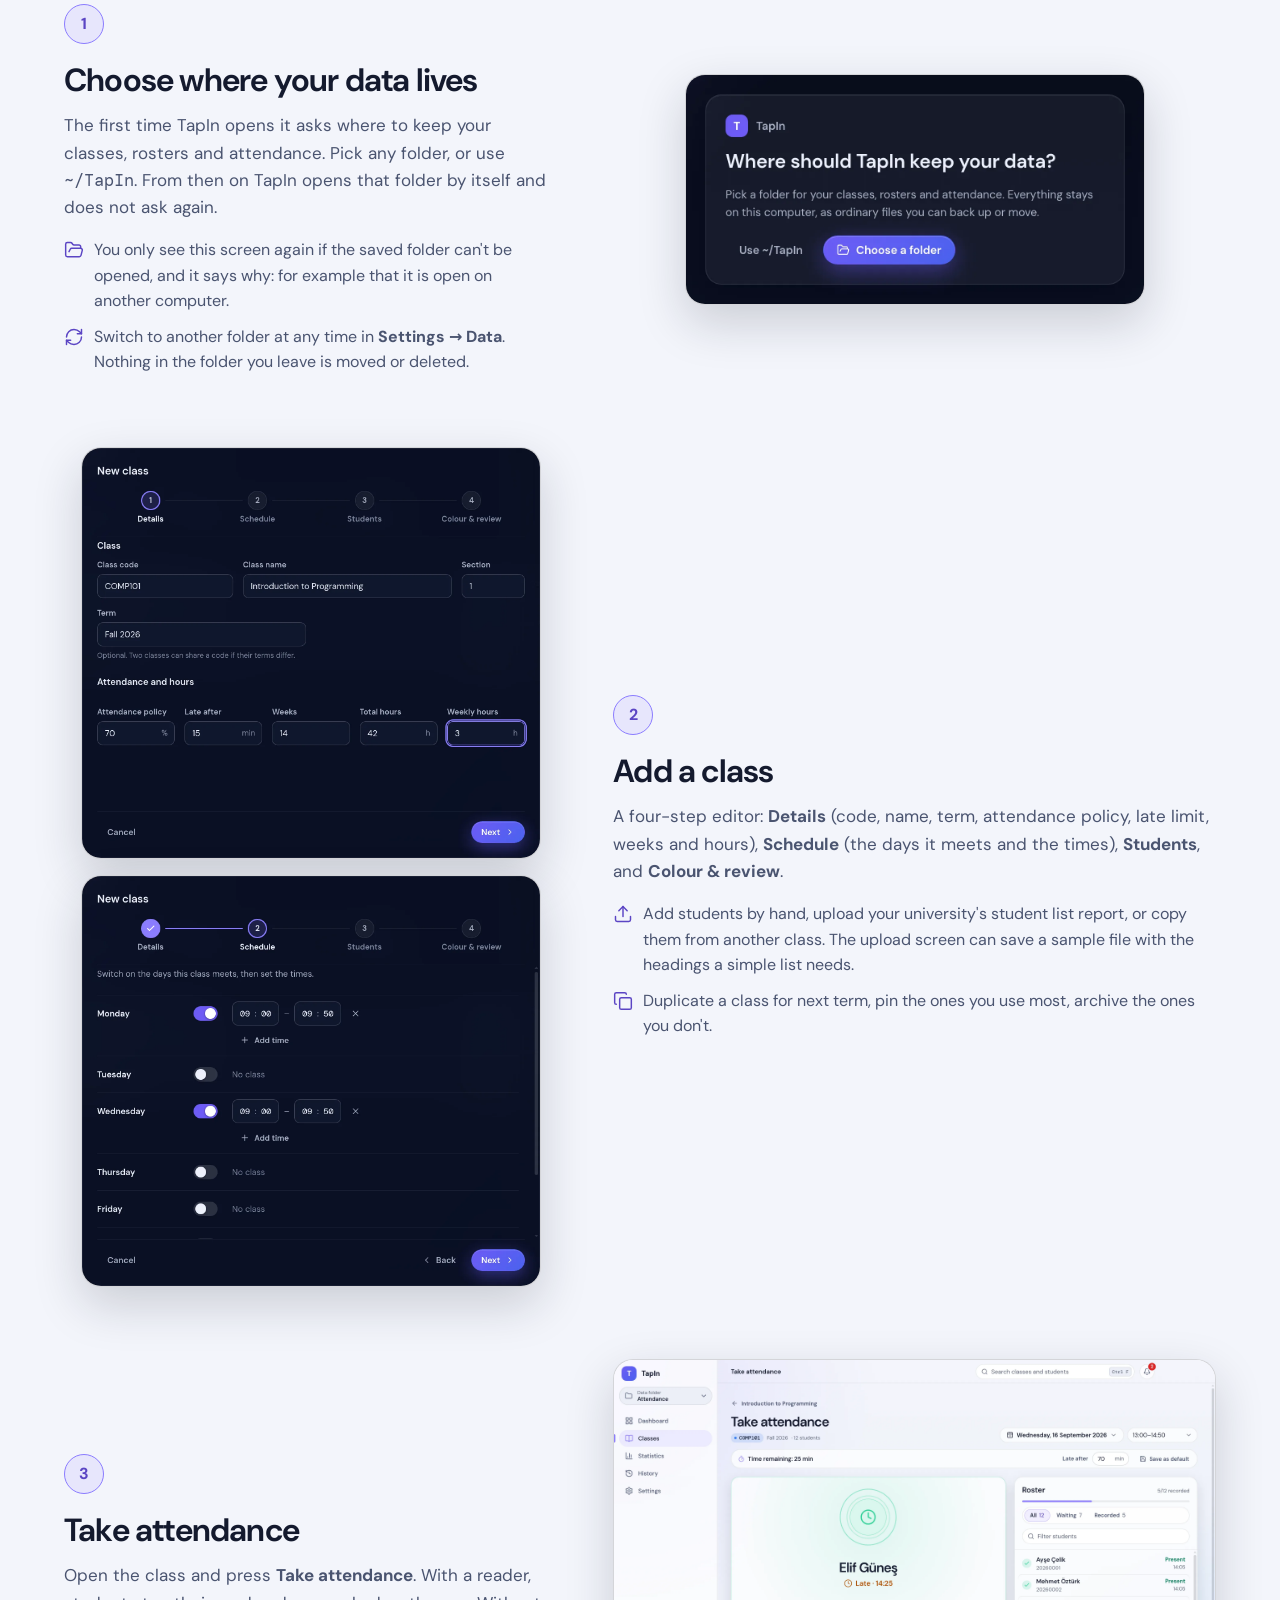
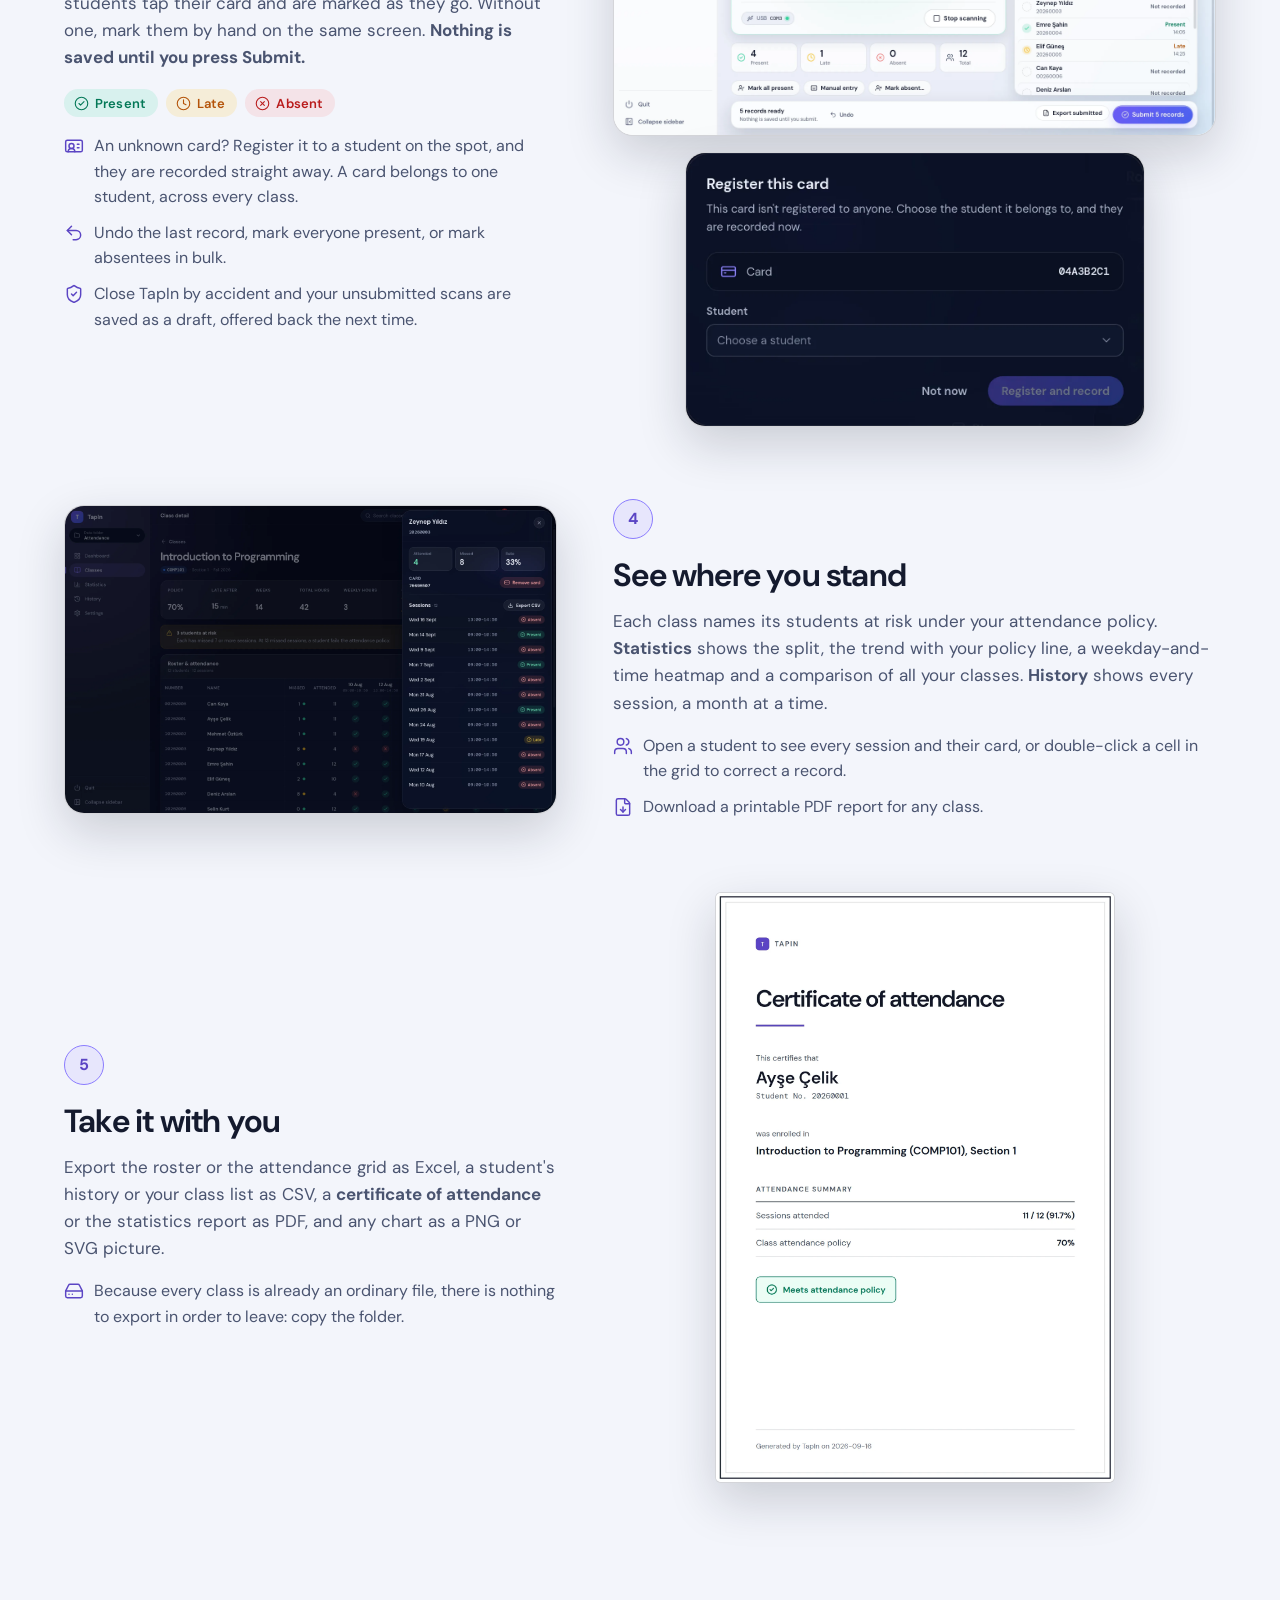
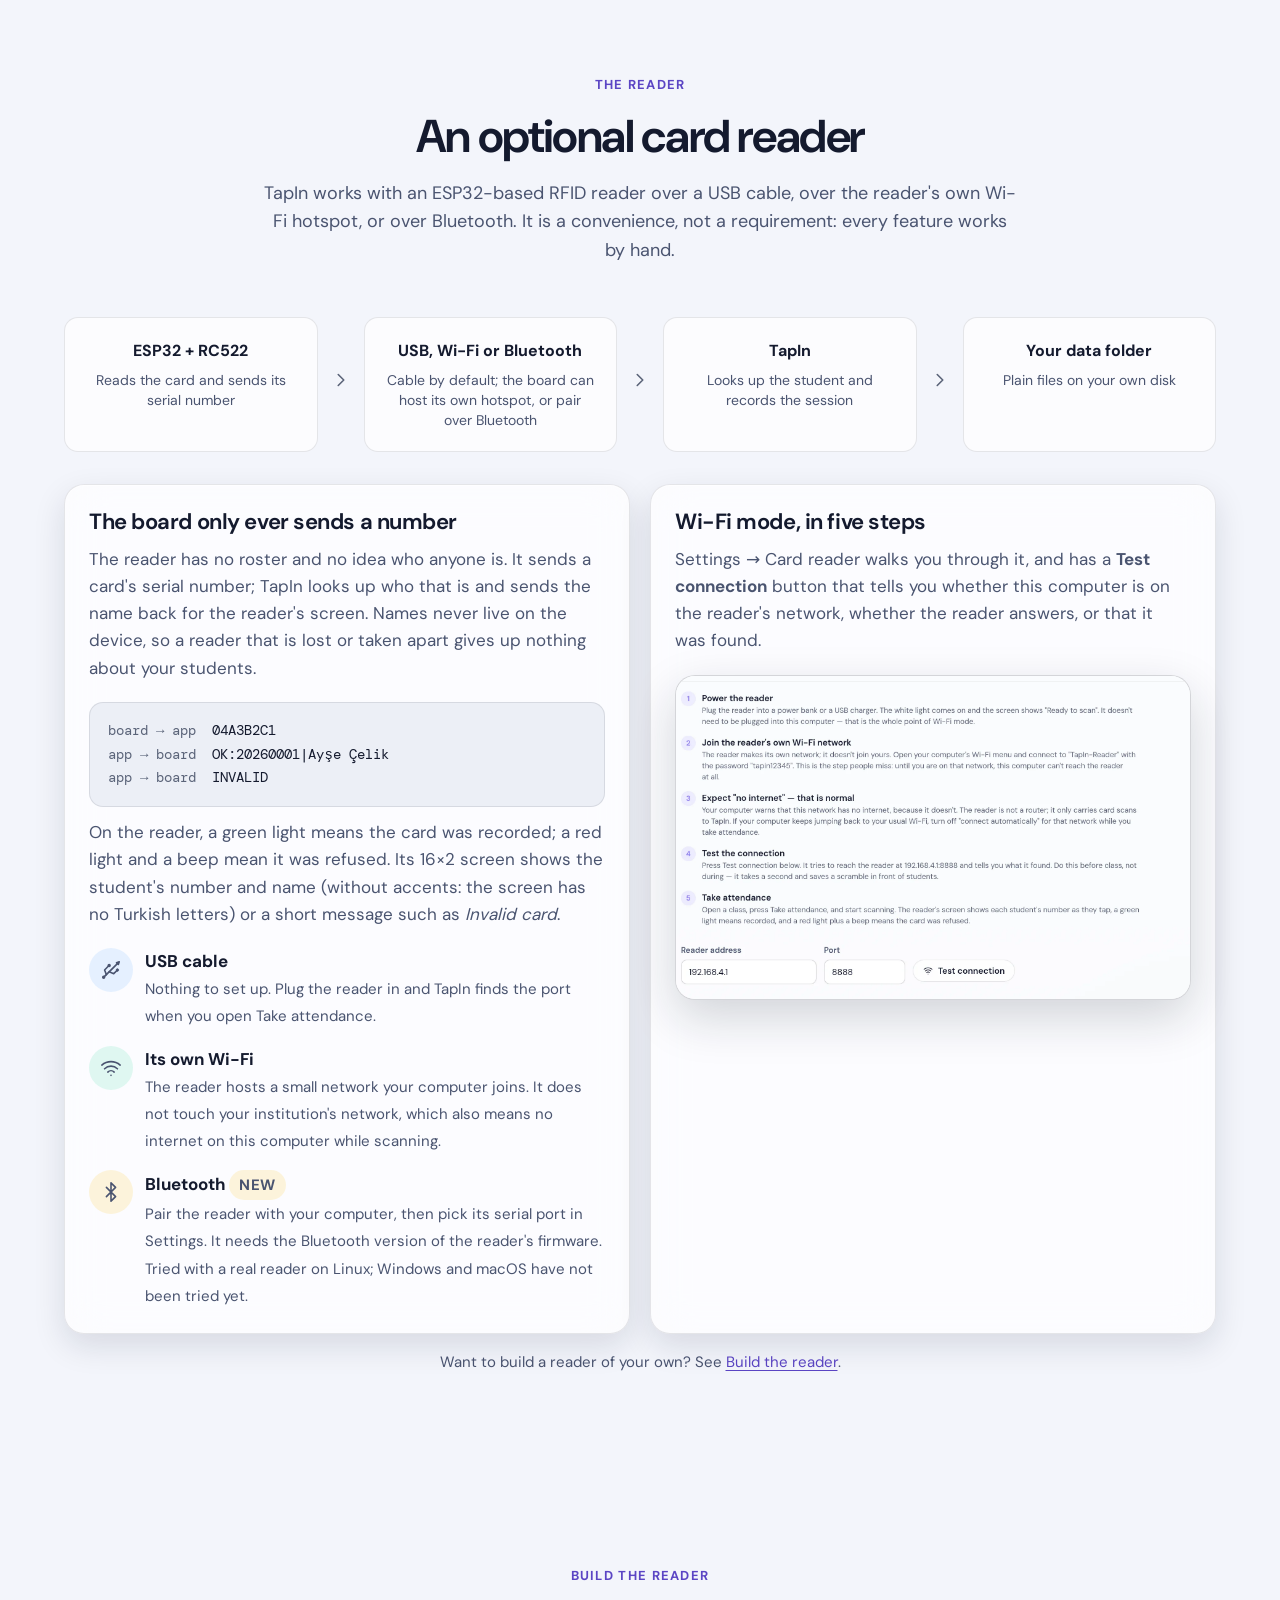
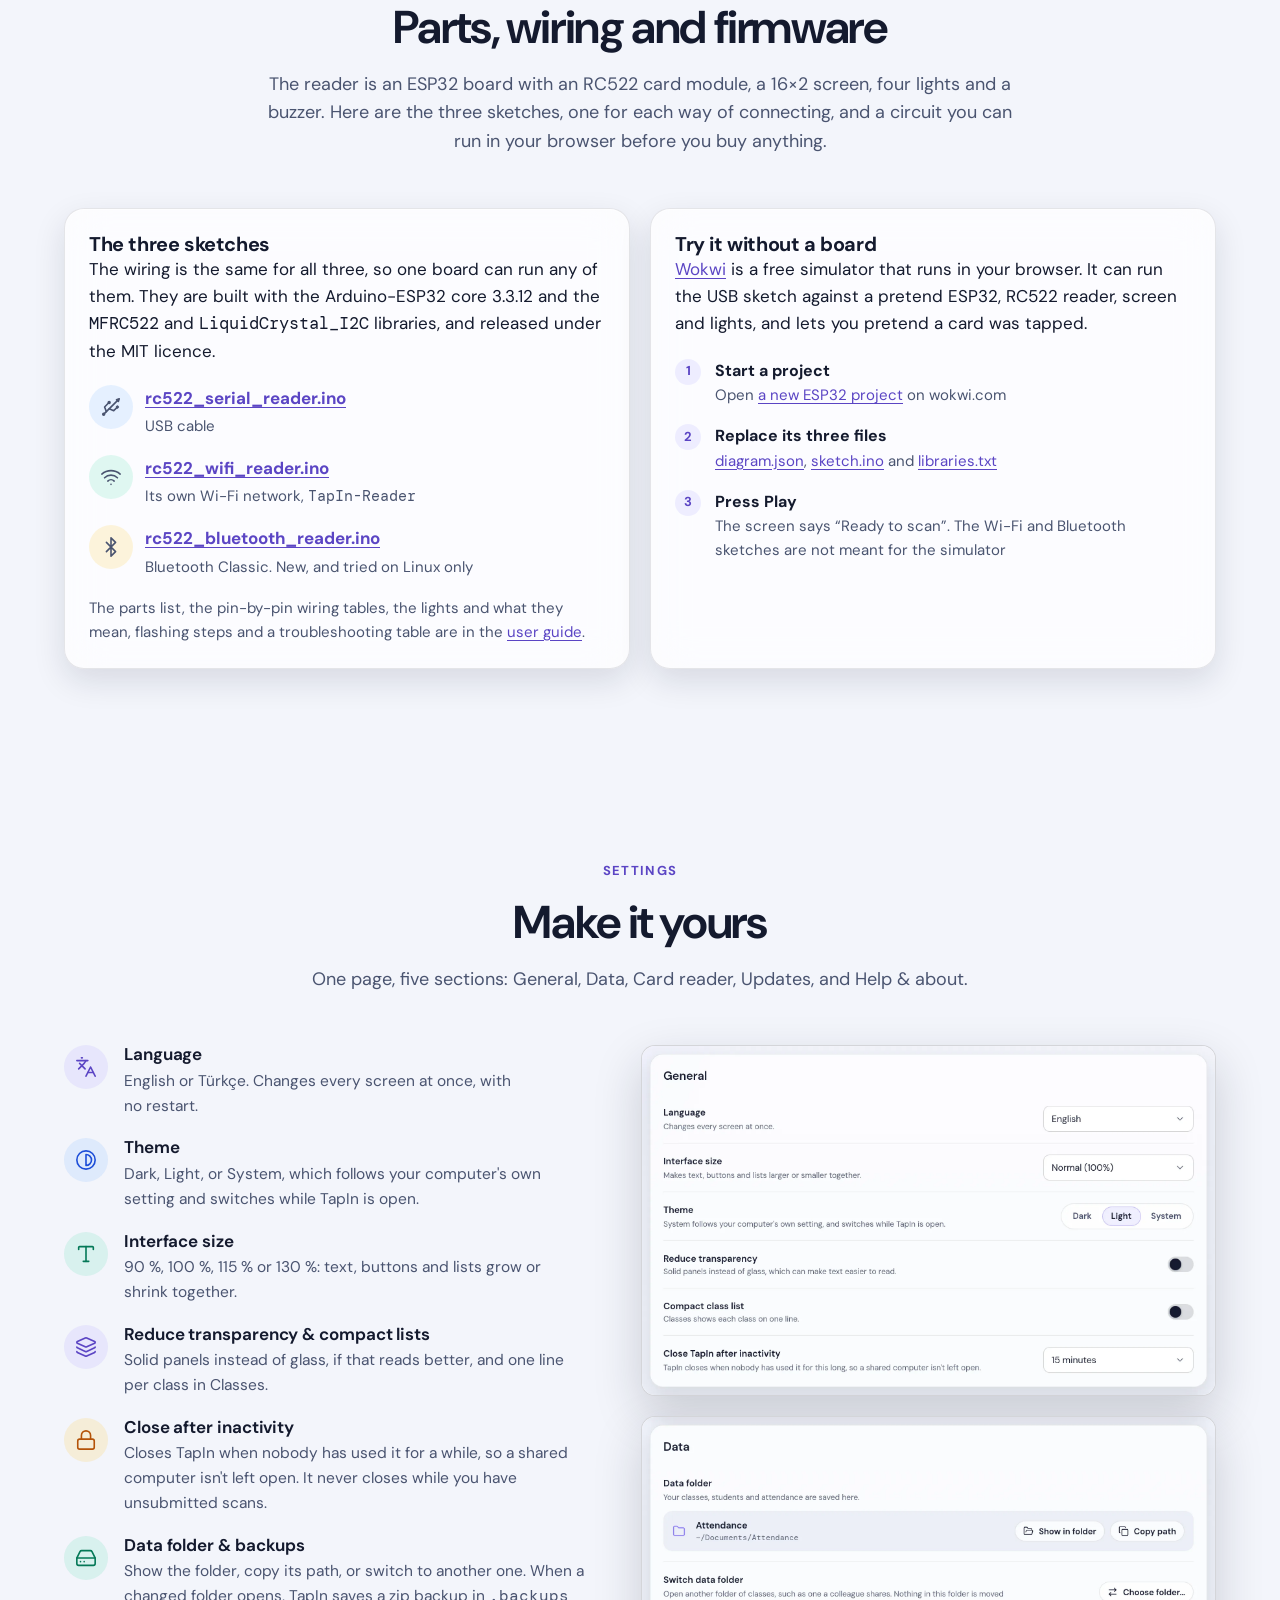
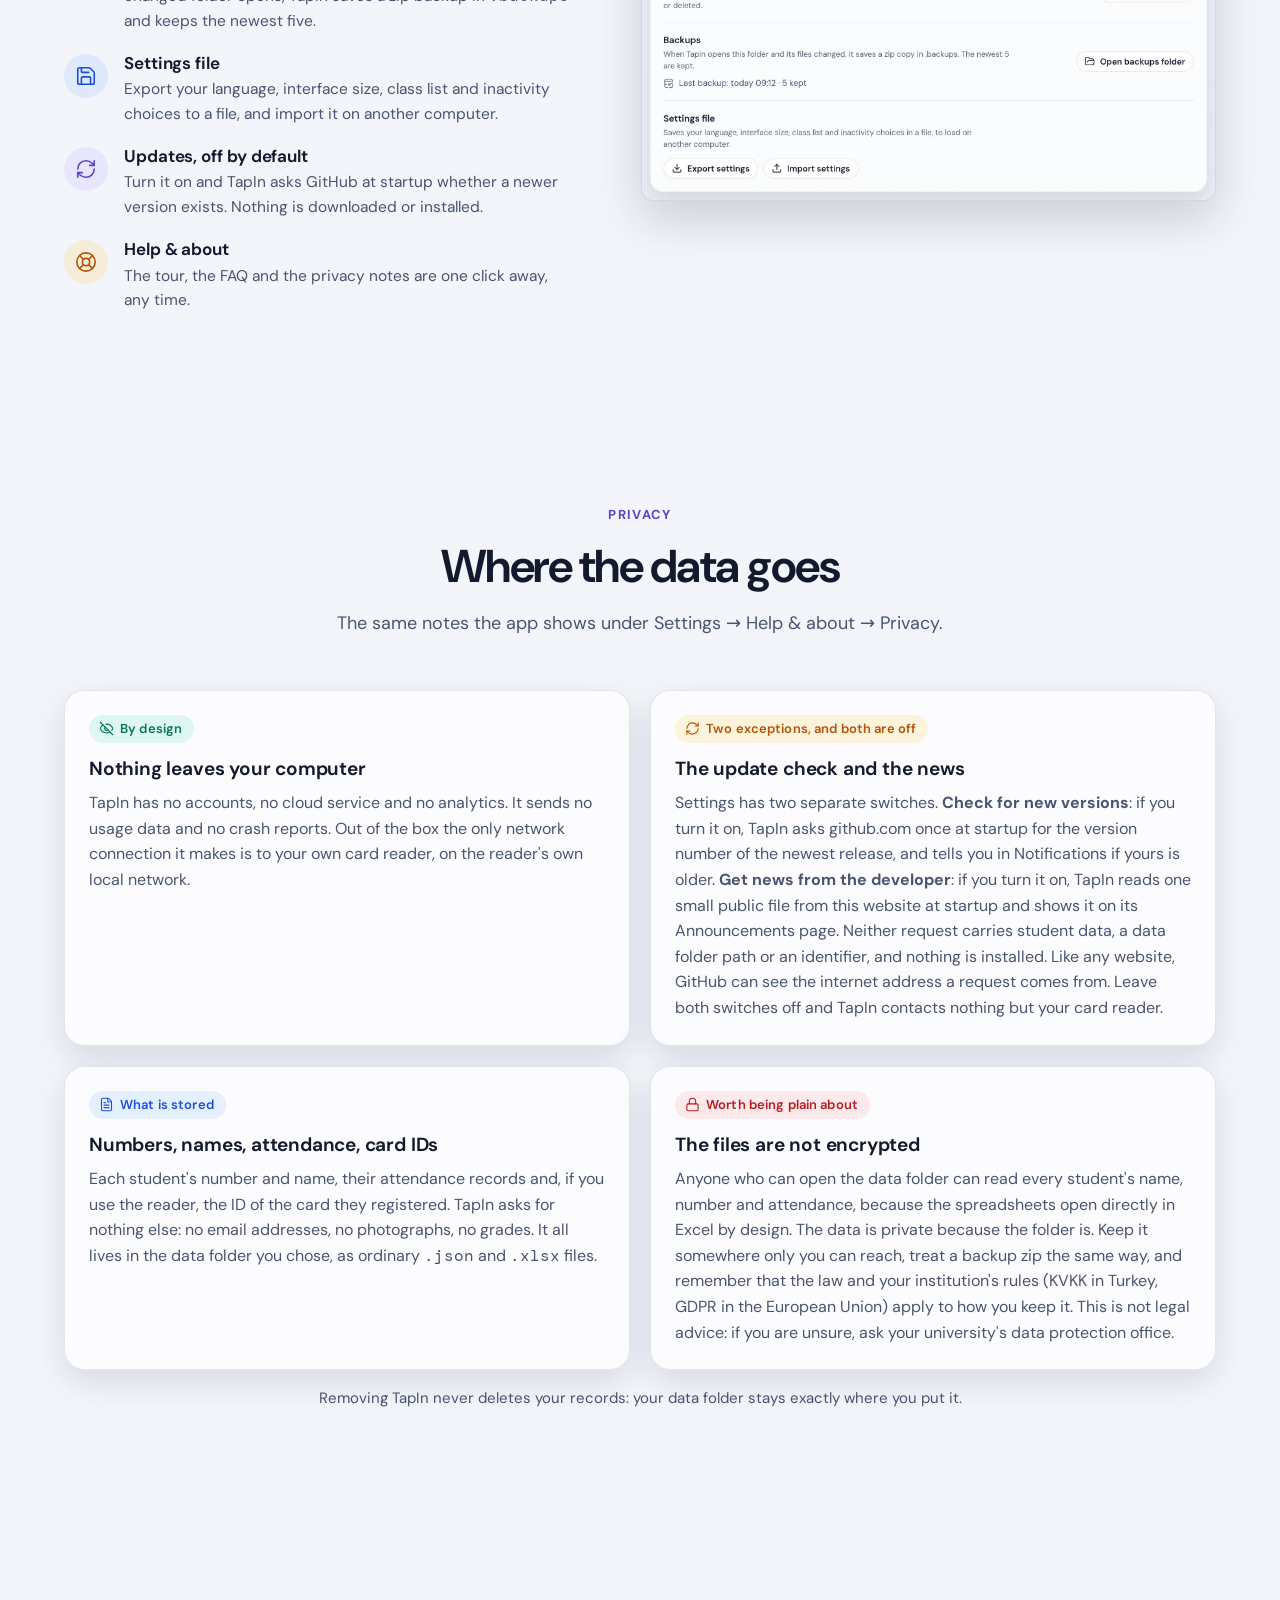
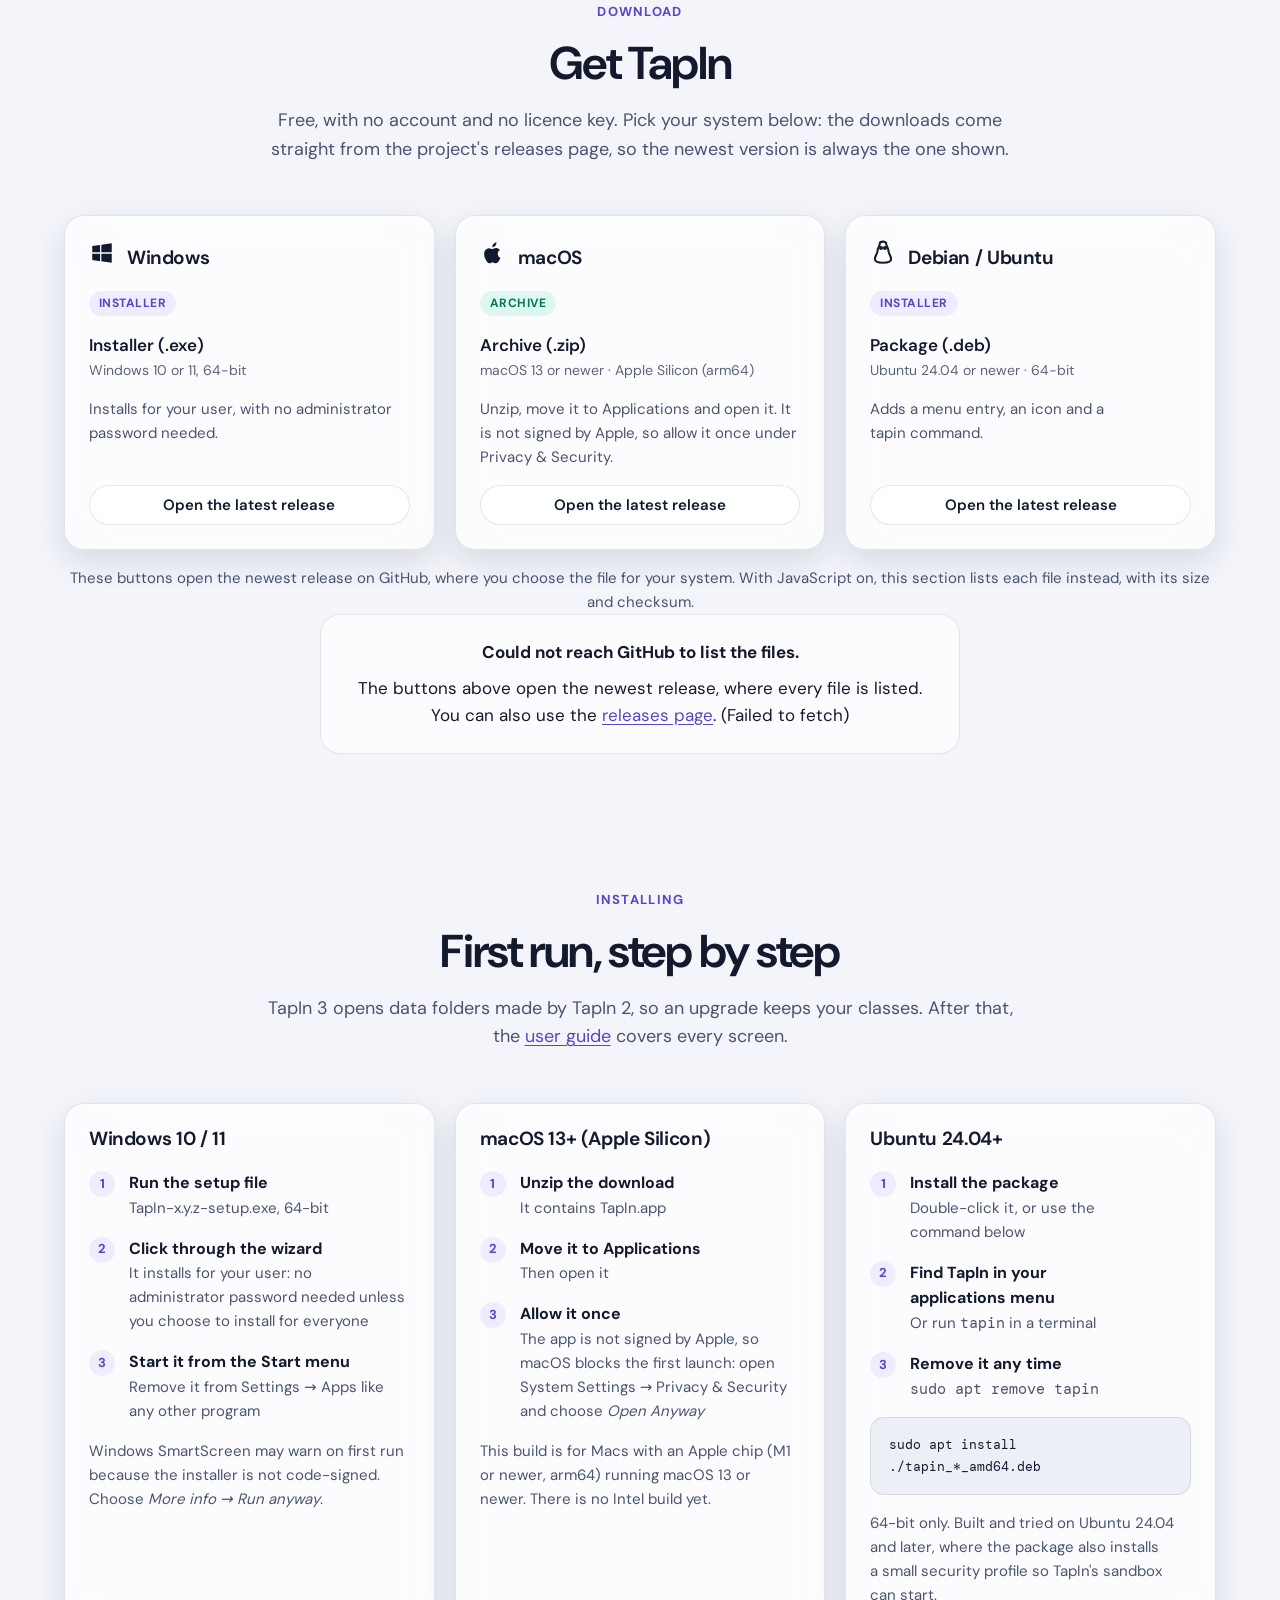
==== commit 962b5e22: "Update the website (TapIn 3.3.1)" ====
--- a/docs/index.html
+++ b/docs/index.html
@@ -460,9 +460,9 @@
       <p>TapIn has no accounts, no cloud service and no analytics. It sends no usage data and no crash reports. Out of the box the only network connection it makes is to your own card reader, on the reader's own local network.</p>
     </article>
     <article class="card privacy-card">
-      <span class="pill pill-late"><svg class="i" aria-hidden="true" focusable="false"><use href="#i-refresh-cw"/></svg> One exception, and it is off</span>
-      <h3>The update check</h3>
-      <p>Settings has a switch called <strong>Check for new versions</strong>. It is off. If you turn it on, TapIn asks github.com once at startup for the version number of the newest release, and tells you in Notifications if yours is older. The request carries no student data, no data folder path and no identifier. Nothing is downloaded or installed. Leave the switch off and TapIn never contacts github.com.</p>
+      <span class="pill pill-late"><svg class="i" aria-hidden="true" focusable="false"><use href="#i-refresh-cw"/></svg> Two exceptions, and both are off</span>
+      <h3>The update check and the news</h3>
+      <p>Settings has two separate switches. <strong>Check for new versions</strong>: if you turn it on, TapIn asks github.com once at startup for the version number of the newest release, and tells you in Notifications if yours is older. <strong>Get news from the developer</strong>: if you turn it on, TapIn reads one small public file from this website at startup and shows it on its Announcements page. Neither request carries student data, a data folder path or an identifier, and nothing is installed. Like any website, GitHub can see the internet address a request comes from. Leave both switches off and TapIn contacts nothing but your card reader.</p>
     </article>
     <article class="card privacy-card">
       <span class="pill pill-info"><svg class="i" aria-hidden="true" focusable="false"><use href="#i-file-text"/></svg> What is stored</span>
